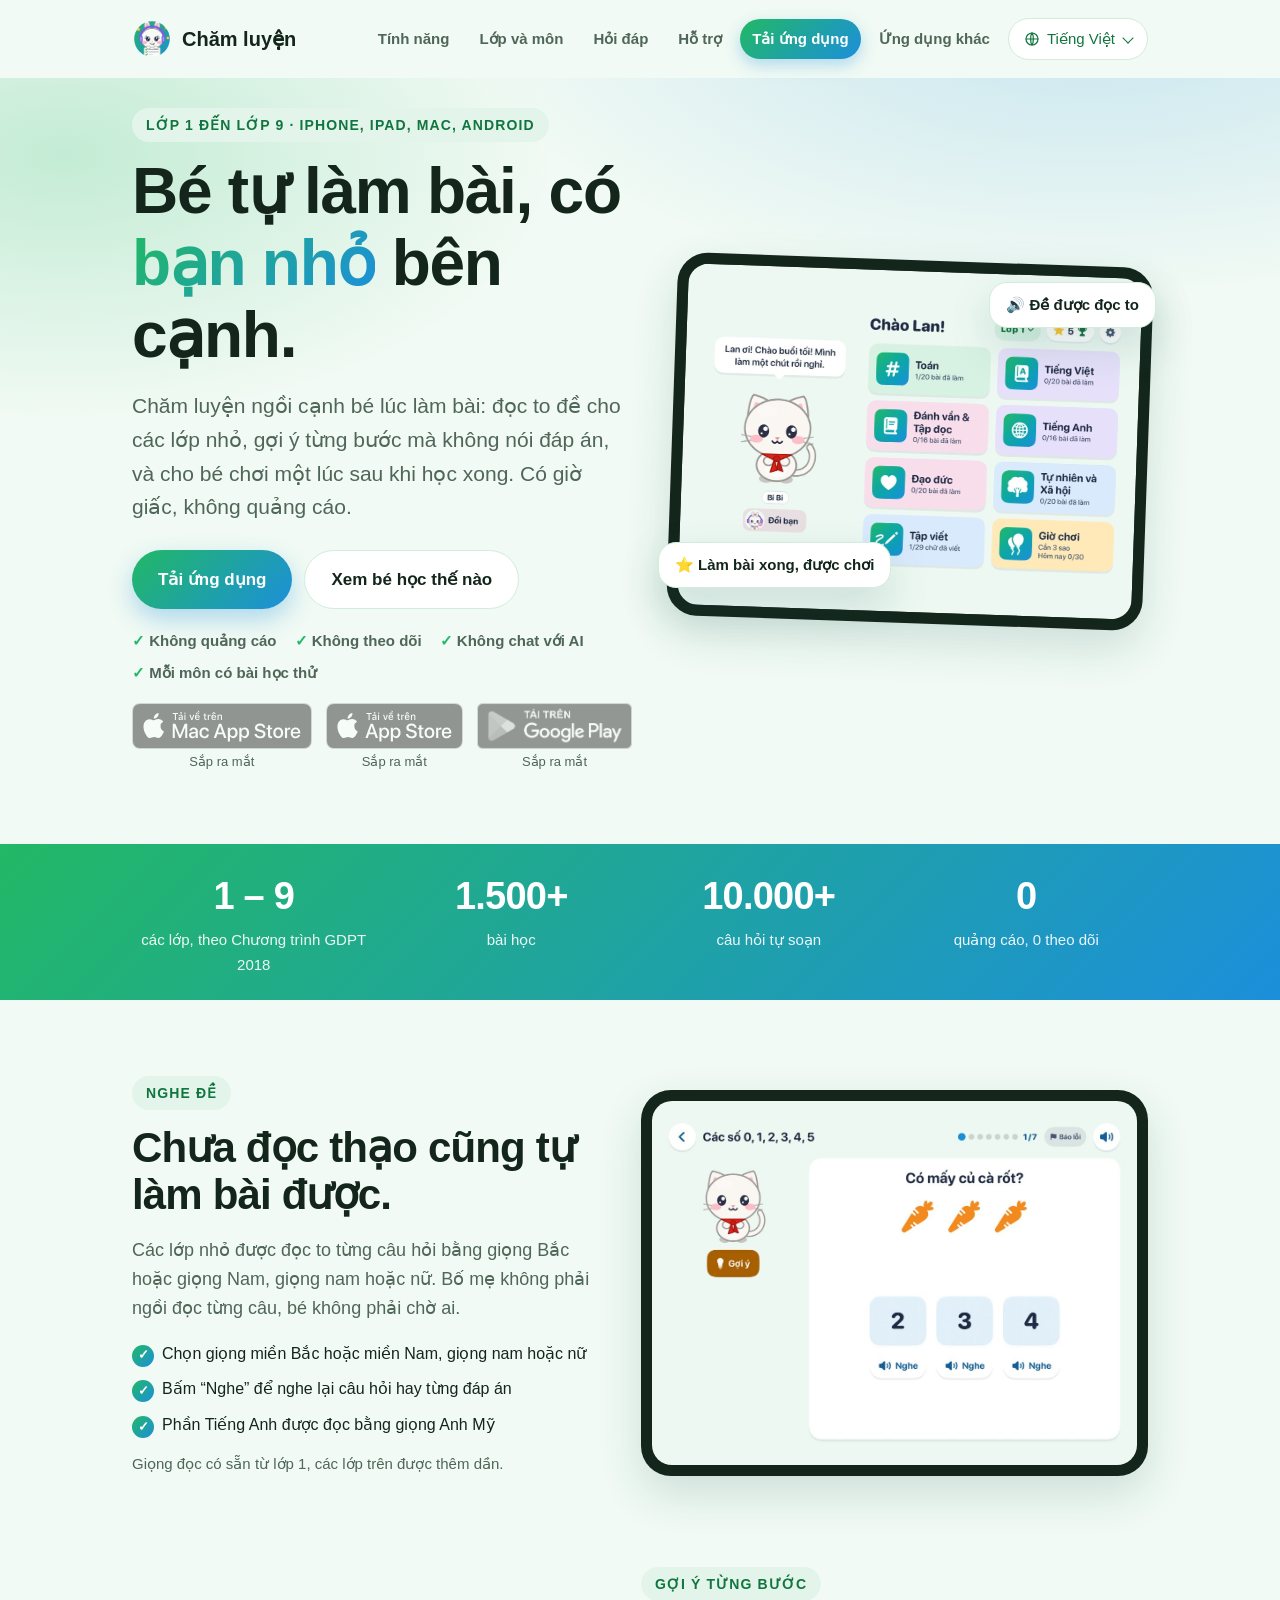
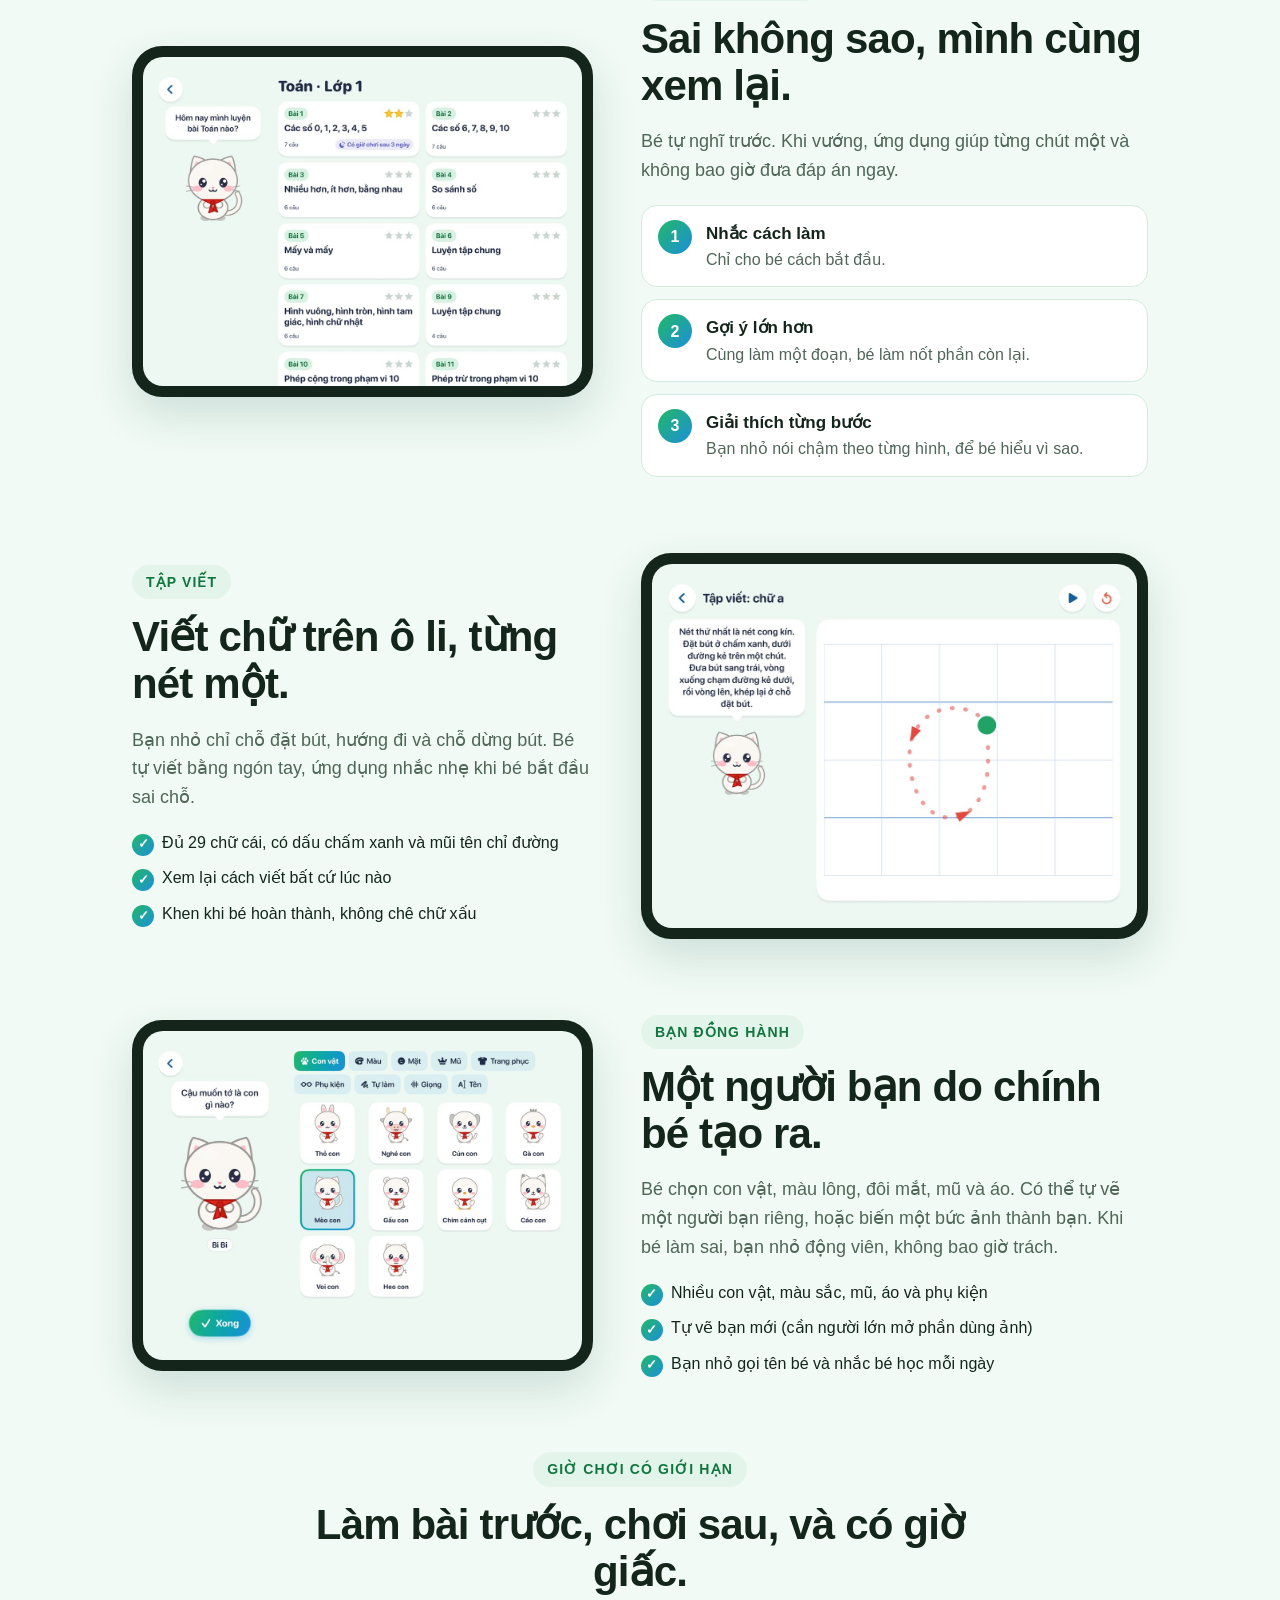
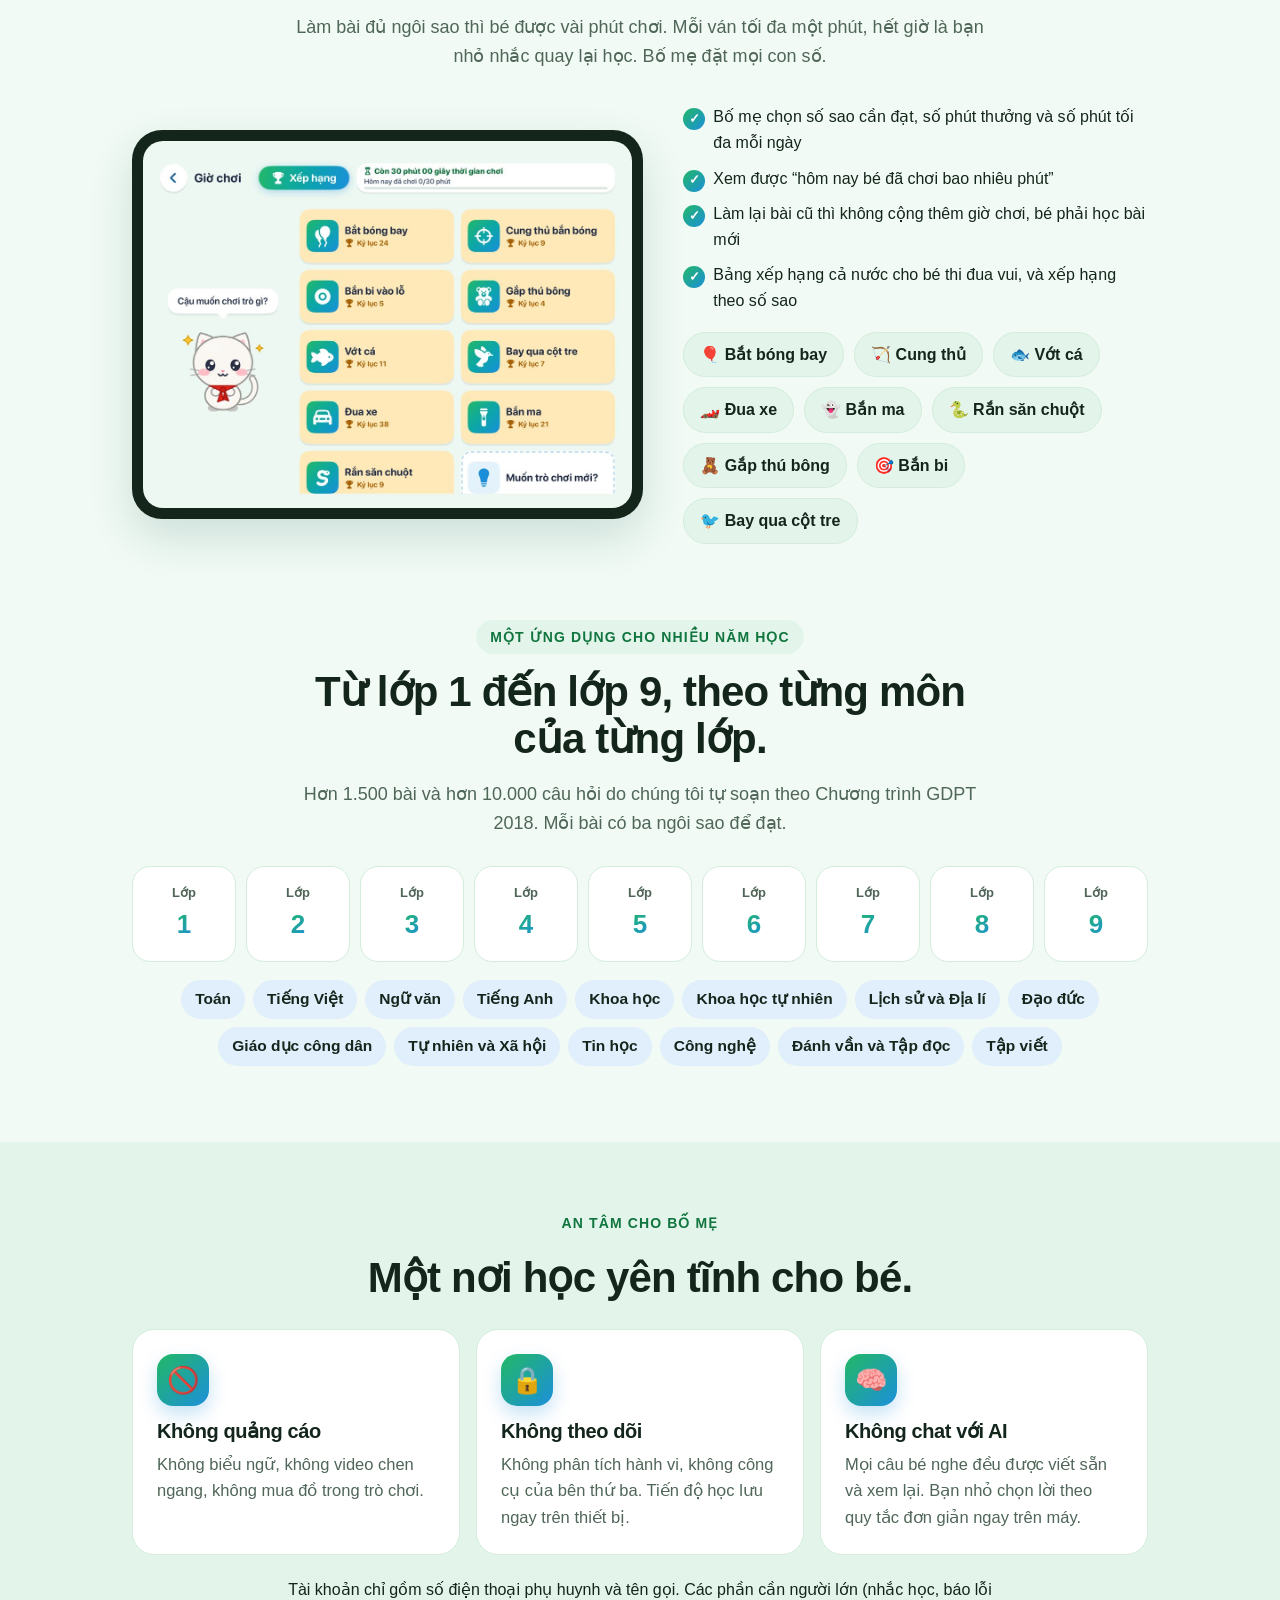
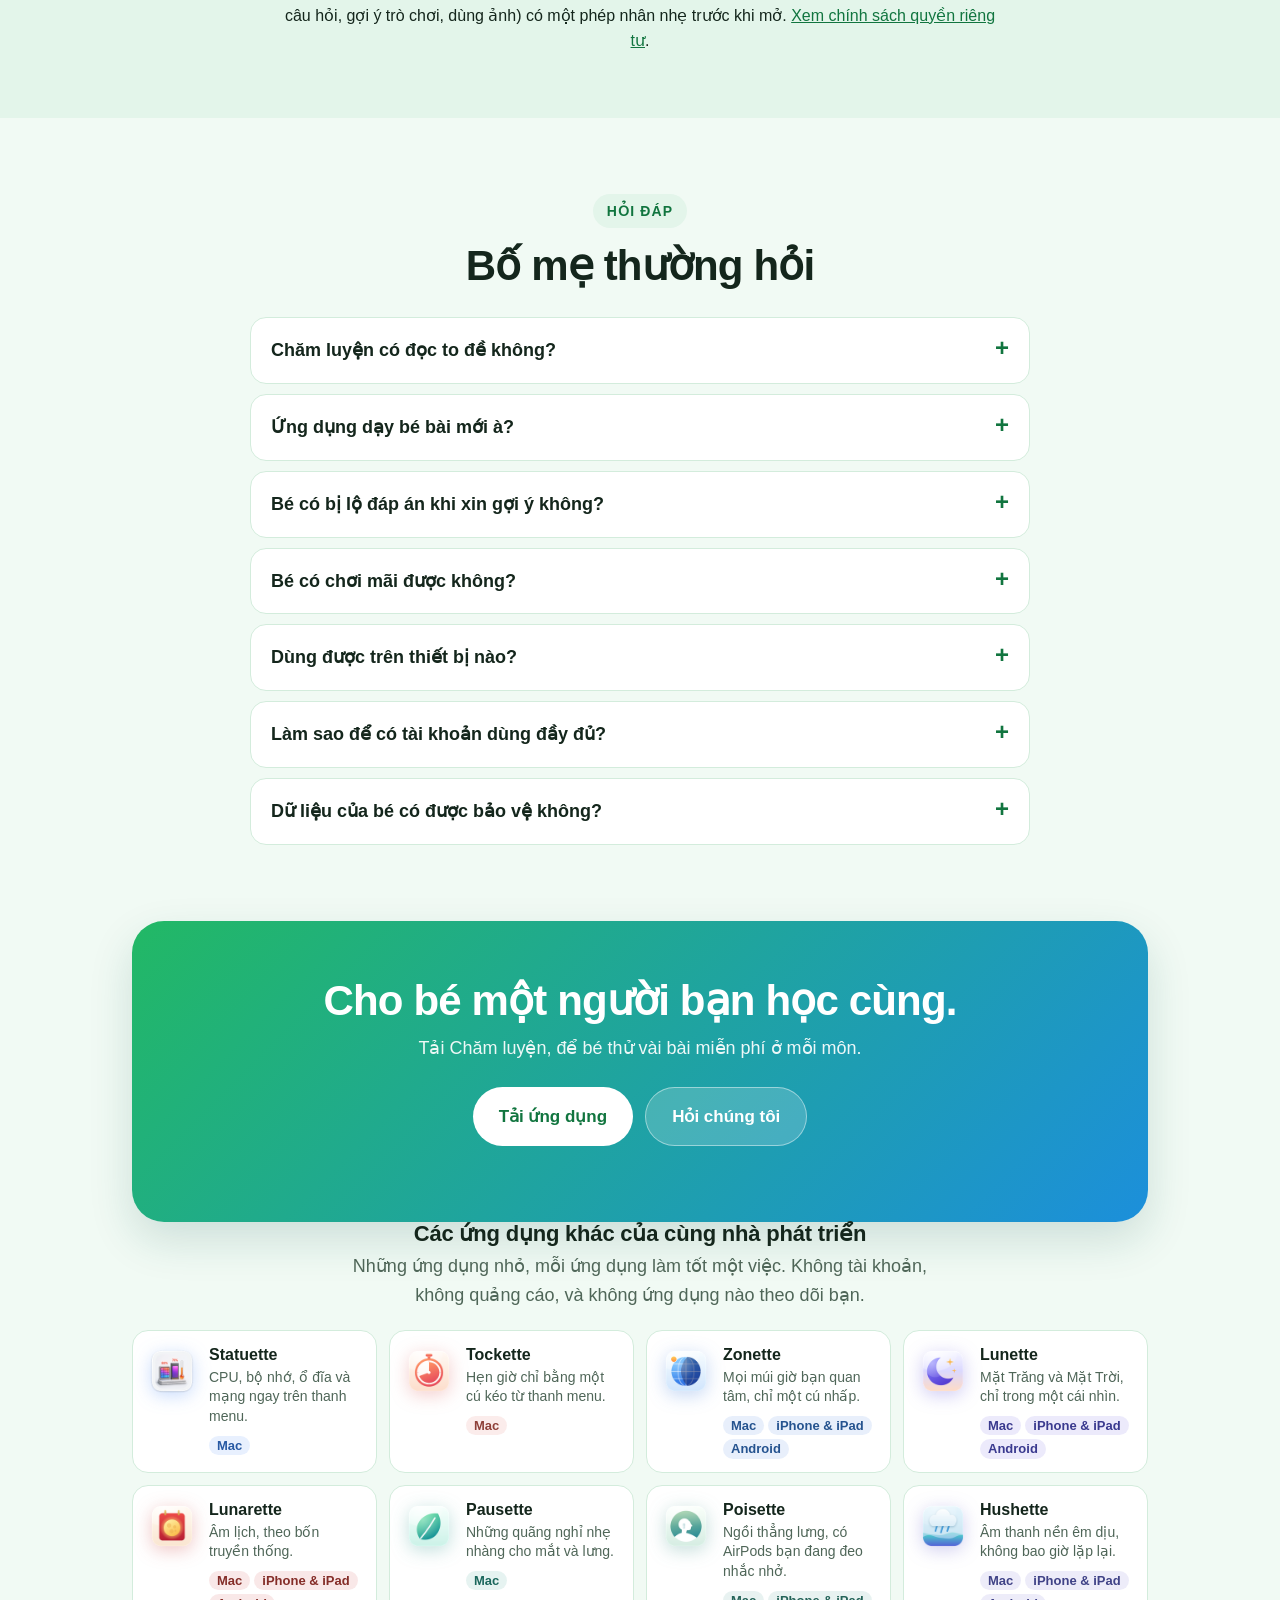
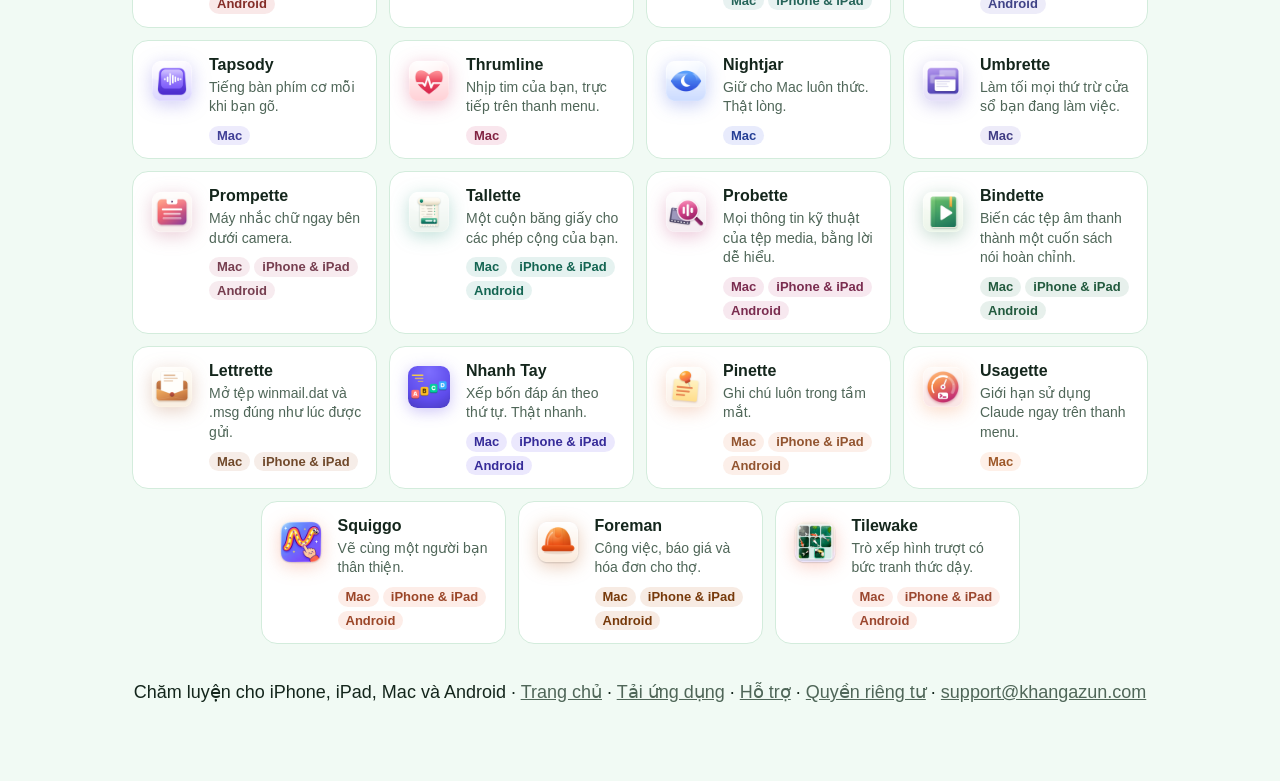
==== vi/index.html @ cb0a9d5f "Marketing home page: new hero, feature rows with real screenshots, play-time, grades, safety, FAQ (e" ====
<!DOCTYPE html>
<html lang="vi">
<head>
<meta charset="utf-8">
<meta name="viewport" content="width=device-width, initial-scale=1">
<title>Chăm luyện — làm bài cùng bạn nhỏ, từ lớp 1 đến lớp 9</title>
<meta name="description" content="Chăm luyện cho bé từ lớp 1 đến lớp 9: hơn 1.500 bài và 10.000 câu hỏi, đề đọc to cho các lớp nhỏ, gợi ý từng bước không lộ đáp án, một người bạn do bé tự tạo và giờ chơi có giới hạn. Không quảng cáo, không theo dõi.">
<meta property="og:type" content="website">
<meta property="og:site_name" content="Chăm luyện">
<meta property="og:title" content="Chăm luyện — làm bài cùng bạn nhỏ">
<meta property="og:description" content="Chăm luyện cho bé từ lớp 1 đến lớp 9: hơn 1.500 bài và 10.000 câu hỏi, đề đọc to cho các lớp nhỏ, gợi ý từng bước không lộ đáp án, một người bạn do bé tự tạo và giờ chơi có giới hạn. Không quảng cáo, không theo dõi.">
<meta property="og:url" content="https://chamluyen.khangazun.com/vi/">
<meta property="og:image" content="https://chamluyen.khangazun.com/og.png">
<meta property="og:image:width" content="1200">
<meta property="og:image:height" content="630">
<meta name="twitter:card" content="summary_large_image">
<meta name="twitter:image" content="https://chamluyen.khangazun.com/og.png">
<link rel="icon" href="../favicon.ico" sizes="any">
<link rel="icon" type="image/png" href="../icon-32.png" sizes="32x32">
<link rel="apple-touch-icon" href="../icon-180.png">
<link rel="stylesheet" href="../style.css">
<link rel="stylesheet" href="../home.css">
<!-- family:head --><link rel="stylesheet" href="../family/family.css">
<link rel="alternate" hreflang="en" href="https://chamluyen.khangazun.com/">
<link rel="alternate" hreflang="vi" href="https://chamluyen.khangazun.com/vi/">
<link rel="alternate" hreflang="x-default" href="https://chamluyen.khangazun.com/">
<script src="../family/family.js" defer data-lang="vi" data-page="index.html" data-langs="en,vi"></script>
<!-- /family:head -->
</head>
<body class="home">
<main>
<header class="topbar">
  <a class="brand" href="./"><img src="../icon-192.png" alt="" width="40" height="40">Chăm luyện</a>
  <nav>
    <a href="#tinh-nang">Tính năng</a>
    <a href="#lop-mon">Lớp và môn</a>
    <a href="#hoi-dap">Hỏi đáp</a>
    <a href="support.html">Hỗ trợ</a>
    <a class="cta keep" href="download.html">Tải ứng dụng</a>
    <!-- family:nav --><a href="#more-apps">Ứng dụng khác</a>
  <details class="family-lang"><summary aria-label="Ngôn ngữ: Tiếng Việt"><svg viewBox="0 0 24 24" width="16" height="16" aria-hidden="true" fill="none" stroke="currentColor" stroke-width="1.8" stroke-linecap="round"><circle cx="12" cy="12" r="9"/><path d="M3 12h18M12 3c2.6 2.9 2.6 15.1 0 18M12 3c-2.6 2.9-2.6 15.1 0 18"/></svg><span>Tiếng Việt</span></summary>
    <ul>
      <li><a href="../" hreflang="en" lang="en" data-lang="en">English</a></li>
      <li><a href="../vi/" hreflang="vi" lang="vi" data-lang="vi" aria-current="true">Tiếng Việt</a></li>
    </ul>
  </details><!-- /family:nav -->
  </nav>
</header>

<section class="hero2">
  <div class="wrap">
    <div>
      <span class="eyebrow">Lớp 1 đến lớp 9 · iPhone, iPad, Mac, Android</span>
      <h1>Bé tự làm bài, có <em>bạn nhỏ</em> bên cạnh.</h1>
      <p class="lead">Chăm luyện ngồi cạnh bé lúc làm bài: đọc to đề cho các lớp nhỏ, gợi ý từng bước mà không nói đáp án, và cho bé chơi một lúc sau khi học xong. Có giờ giấc, không quảng cáo.</p>
      <div class="btns">
        <a class="btn primary" href="download.html">Tải ứng dụng</a>
        <a class="btn ghost" href="#tinh-nang">Xem bé học thế nào</a>
      </div>
      <ul class="trust">
        <li>Không quảng cáo</li><li>Không theo dõi</li><li>Không chat với AI</li><li>Mỗi môn có bài học thử</li>
      </ul>
      <!-- family:stores -->
  <div class="family-stores">
    <span class="family-store soon" title="Sắp ra mắt"><img src="../family/badges/mac-vi.svg" alt="Tải về trên Mac App Store: Sắp ra mắt" height="46"><span class="family-soon">Sắp ra mắt</span></span>
    <span class="family-store soon" title="Sắp ra mắt"><img src="../family/badges/ios-vi.svg" alt="Tải về trên App Store cho iPhone và iPad: Sắp ra mắt" height="46"><span class="family-soon">Sắp ra mắt</span></span>
    <span class="family-store soon" title="Sắp ra mắt"><img src="../family/badges/play-vi.png" alt="Tải nội dung trên Google Play: Sắp ra mắt" height="46"><span class="family-soon">Sắp ra mắt</span></span>
  </div>
  <!-- /family:stores -->
    </div>
    <div class="hero-art">
      <div class="device tilt"><img src="../img/home.jpg" alt="Màn hình chính của Chăm luyện: bạn mèo đeo khăn quàng đỏ chào bé và các môn học" width="1100" height="825"></div>
      <div class="float a">⭐ Làm bài xong, được chơi</div>
      <div class="float b">🔊 Đề được đọc to</div>
    </div>
  </div>
</section>

<section class="strip" aria-label="Con số">
  <div class="wrap">
    <div><b>1 – 9</b><span>các lớp, theo Chương trình GDPT 2018</span></div>
    <div><b>1.500+</b><span>bài học</span></div>
    <div><b>10.000+</b><span>câu hỏi tự soạn</span></div>
    <div><b>0</b><span>quảng cáo, 0 theo dõi</span></div>
  </div>
</section>

<section class="section wrap" id="tinh-nang">
  <div class="row">
    <div class="text">
      <span class="eyebrow">Nghe đề</span>
      <h2>Chưa đọc thạo cũng tự làm bài được.</h2>
      <p>Các lớp nhỏ được đọc to từng câu hỏi bằng giọng Bắc hoặc giọng Nam, giọng nam hoặc nữ. Bố mẹ không phải ngồi đọc từng câu, bé không phải chờ ai.</p>
      <ul class="ticks">
        <li>Chọn giọng miền Bắc hoặc miền Nam, giọng nam hoặc nữ</li>
        <li>Bấm “Nghe” để nghe lại câu hỏi hay từng đáp án</li>
        <li>Phần Tiếng Anh được đọc bằng giọng Anh Mỹ</li>
      </ul>
      <p class="note" style="margin-top:14px;font-size:15px">Giọng đọc có sẵn từ lớp 1, các lớp trên được thêm dần.</p>
    </div>
    <div class="device"><img src="../img/test.jpg" alt="Một câu hỏi Toán lớp 1: Có mấy củ cà rốt? Bạn mèo ở bên cạnh, các đáp án có nút Nghe" width="1100" height="825" ></div>
  </div>
</section>

<section class="section wrap">
  <div class="row flip">
    <div class="text">
      <span class="eyebrow">Gợi ý từng bước</span>
      <h2>Sai không sao, mình cùng xem lại.</h2>
      <p>Bé tự nghĩ trước. Khi vướng, ứng dụng giúp từng chút một và không bao giờ đưa đáp án ngay.</p>
      <ol class="steps">
        <li><span class="n">1</span><div><b>Nhắc cách làm</b><span>Chỉ cho bé cách bắt đầu.</span></div></li>
        <li><span class="n">2</span><div><b>Gợi ý lớn hơn</b><span>Cùng làm một đoạn, bé làm nốt phần còn lại.</span></div></li>
        <li><span class="n">3</span><div><b>Giải thích từng bước</b><span>Bạn nhỏ nói chậm theo từng hình, để bé hiểu vì sao.</span></div></li>
      </ol>
    </div>
    <div class="device"><img src="../img/shelf.jpg" alt="Danh sách bài học môn Toán lớp 1, mỗi bài có ba ngôi sao để đạt" width="1100" height="825" ></div>
  </div>
</section>

<section class="section wrap">
  <div class="row">
    <div class="text">
      <span class="eyebrow">Tập viết</span>
      <h2>Viết chữ trên ô li, từng nét một.</h2>
      <p>Bạn nhỏ chỉ chỗ đặt bút, hướng đi và chỗ dừng bút. Bé tự viết bằng ngón tay, ứng dụng nhắc nhẹ khi bé bắt đầu sai chỗ.</p>
      <ul class="ticks">
        <li>Đủ 29 chữ cái, có dấu chấm xanh và mũi tên chỉ đường</li>
        <li>Xem lại cách viết bất cứ lúc nào</li>
        <li>Khen khi bé hoàn thành, không chê chữ xấu</li>
      </ul>
    </div>
    <div class="device"><img src="../img/trace.jpg" alt="Tập viết chữ cái trên ô li, bạn nhỏ hướng dẫn từng nét" width="1100" height="825" ></div>
  </div>
</section>

<section class="section wrap">
  <div class="row flip">
    <div class="text">
      <span class="eyebrow">Bạn đồng hành</span>
      <h2>Một người bạn do chính bé tạo ra.</h2>
      <p>Bé chọn con vật, màu lông, đôi mắt, mũ và áo. Có thể tự vẽ một người bạn riêng, hoặc biến một bức ảnh thành bạn. Khi bé làm sai, bạn nhỏ động viên, không bao giờ trách.</p>
      <ul class="ticks">
        <li>Nhiều con vật, màu sắc, mũ, áo và phụ kiện</li>
        <li>Tự vẽ bạn mới (cần người lớn mở phần dùng ảnh)</li>
        <li>Bạn nhỏ gọi tên bé và nhắc bé học mỗi ngày</li>
      </ul>
    </div>
    <div class="device"><img src="../img/buddy.jpg" alt="Màn hình tạo bạn đồng hành: chọn con vật, màu sắc, mắt và mũ" width="1100" height="825" ></div>
  </div>
</section>

<section class="section wrap" id="gio-choi">
  <div class="center">
    <span class="eyebrow">Giờ chơi có giới hạn</span>
    <h2>Làm bài trước, chơi sau, và có giờ giấc.</h2>
    <p>Làm bài đủ ngôi sao thì bé được vài phút chơi. Mỗi ván tối đa một phút, hết giờ là bạn nhỏ nhắc quay lại học. Bố mẹ đặt mọi con số.</p>
  </div>
  <div class="games" style="margin-top:34px">
    <div class="device"><img src="../img/games.jpg" alt="Danh sách các trò chơi giờ nghỉ và thời gian chơi còn lại hôm nay" width="1100" height="825" ></div>
    <div>
      <ul class="ticks" style="margin-top:0">
        <li>Bố mẹ chọn số sao cần đạt, số phút thưởng và số phút tối đa mỗi ngày</li>
        <li>Xem được “hôm nay bé đã chơi bao nhiêu phút”</li>
        <li>Làm lại bài cũ thì không cộng thêm giờ chơi, bé phải học bài mới</li>
        <li>Bảng xếp hạng cả nước cho bé thi đua vui, và xếp hạng theo số sao</li>
      </ul>
      <div class="chips">
        <span class="chip on">🎈 Bắt bóng bay</span><span class="chip on">🏹 Cung thủ</span><span class="chip on">🐟 Vớt cá</span>
        <span class="chip on">🏎️ Đua xe</span><span class="chip on">👻 Bắn ma</span><span class="chip on">🐍 Rắn săn chuột</span>
        <span class="chip on">🧸 Gắp thú bông</span><span class="chip on">🎯 Bắn bi</span><span class="chip on">🐦 Bay qua cột tre</span>
      </div>
    </div>
  </div>
</section>

<section class="section wrap" id="lop-mon">
  <div class="center">
    <span class="eyebrow">Một ứng dụng cho nhiều năm học</span>
    <h2>Từ lớp 1 đến lớp 9, theo từng môn của từng lớp.</h2>
    <p>Hơn 1.500 bài và hơn 10.000 câu hỏi do chúng tôi tự soạn theo Chương trình GDPT 2018. Mỗi bài có ba ngôi sao để đạt.</p>
  </div>
  <div class="grades">
    <div class="grade"><small>Lớp</small><b>1</b></div><div class="grade"><small>Lớp</small><b>2</b></div><div class="grade"><small>Lớp</small><b>3</b></div>
    <div class="grade"><small>Lớp</small><b>4</b></div><div class="grade"><small>Lớp</small><b>5</b></div><div class="grade"><small>Lớp</small><b>6</b></div>
    <div class="grade"><small>Lớp</small><b>7</b></div><div class="grade"><small>Lớp</small><b>8</b></div><div class="grade"><small>Lớp</small><b>9</b></div>
  </div>
  <div class="subjects">
    <span>Toán</span><span>Tiếng Việt</span><span>Ngữ văn</span><span>Tiếng Anh</span><span>Khoa học</span><span>Khoa học tự nhiên</span>
    <span>Lịch sử và Địa lí</span><span>Đạo đức</span><span>Giáo dục công dân</span><span>Tự nhiên và Xã hội</span><span>Tin học</span><span>Công nghệ</span>
    <span>Đánh vần và Tập đọc</span><span>Tập viết</span>
  </div>
</section>

<section class="band" id="an-toan">
  <div class="wrap">
    <div class="center">
      <span class="eyebrow">An tâm cho bố mẹ</span>
      <h2>Một nơi học yên tĩnh cho bé.</h2>
    </div>
    <div class="cards">
      <div class="fcard"><div class="ico">🚫</div><h3>Không quảng cáo</h3><p>Không biểu ngữ, không video chen ngang, không mua đồ trong trò chơi.</p></div>
      <div class="fcard"><div class="ico">🔒</div><h3>Không theo dõi</h3><p>Không phân tích hành vi, không công cụ của bên thứ ba. Tiến độ học lưu ngay trên thiết bị.</p></div>
      <div class="fcard"><div class="ico">🧠</div><h3>Không chat với AI</h3><p>Mọi câu bé nghe đều được viết sẵn và xem lại. Bạn nhỏ chọn lời theo quy tắc đơn giản ngay trên máy.</p></div>
    </div>
    <p class="center" style="margin-top:22px;font-size:16px">Tài khoản chỉ gồm số điện thoại phụ huynh và tên gọi. Các phần cần người lớn (nhắc học, báo lỗi câu hỏi, gợi ý trò chơi, dùng ảnh) có một phép nhân nhẹ trước khi mở. <a href="privacy.html">Xem chính sách quyền riêng tư</a>.</p>
  </div>
</section>

<section class="section wrap" id="hoi-dap">
  <div class="center"><span class="eyebrow">Hỏi đáp</span><h2>Bố mẹ thường hỏi</h2></div>
  <div class="faq">
    <details><summary>Chăm luyện có đọc to đề không?</summary><p>Có, từ lớp 1 (các lớp trên được thêm dần), bằng giọng miền Bắc hoặc miền Nam. Lớp nào chưa có giọng đọc thì hiện chữ.</p></details>
    <details><summary>Ứng dụng dạy bé bài mới à?</summary><p>Không. Chăm luyện là nơi bé luyện bài và làm bài kiểm tra ngắn, bám các môn của từng lớp. Ứng dụng ở bên bé trong lúc làm bài, như một người bạn lớn kiên nhẫn.</p></details>
    <details><summary>Bé có bị lộ đáp án khi xin gợi ý không?</summary><p>Không. Gợi ý đi từng bước: nhắc cách làm, rồi gợi ý lớn hơn, rồi giải thích. Ứng dụng không bao giờ đưa đáp án ngay.</p></details>
    <details><summary>Bé có chơi mãi được không?</summary><p>Không. Bé phải làm bài đủ sao mới có giờ chơi, và mỗi ngày có số phút tối đa do bố mẹ đặt.</p></details>
    <details><summary>Dùng được trên thiết bị nào?</summary><p>iPhone và iPad (iOS 17 trở lên), Mac (macOS 14 trở lên) và Android (8.0 trở lên), cùng một tài khoản. Xem trang <a href="download.html">Tải ứng dụng</a> để biết bản nào đã có trên cửa hàng.</p></details>
    <details><summary>Làm sao để có tài khoản dùng đầy đủ?</summary><p>Mỗi môn có vài bài học thử miễn phí. Để dùng đầy đủ, hãy liên hệ chúng tôi qua trang <a href="support.html">Hỗ trợ</a>.</p></details>
    <details><summary>Dữ liệu của bé có được bảo vệ không?</summary><p>Ứng dụng không có quảng cáo hay theo dõi. Khi chưa có tài khoản, thông tin về bé không rời khỏi thiết bị. Chi tiết ở <a href="privacy.html">chính sách quyền riêng tư</a>.</p></details>
  </div>
</section>

<section class="final">
  <div class="box">
    <h2>Cho bé một người bạn học cùng.</h2>
    <p>Tải Chăm luyện, để bé thử vài bài miễn phí ở mỗi môn.</p>
    <div class="btns" style="justify-content:center">
      <a class="btn primary" href="download.html">Tải ứng dụng</a>
      <a class="btn ghost" href="support.html">Hỏi chúng tôi</a>
    </div>
  </div>
</section>

<!-- family:apps -->
<section class="family" id="more-apps" aria-labelledby="more-apps-title">
  <h2 id="more-apps-title">Các ứng dụng khác của cùng nhà phát triển</h2>
  <p class="family-sub">Những ứng dụng nhỏ, mỗi ứng dụng làm tốt một việc. Không tài khoản, không quảng cáo, và không ứng dụng nào theo dõi bạn.</p>
  <ul class="family-grid">
    <li><a class="family-app" href="https://statuette.khangazun.com/vi/" style="--app: #3379f5"><img src="../family/icons/statuette.png" alt="" width="50" height="50" ><span class="family-text"><span class="family-name">Statuette</span><span class="family-tag">CPU, bộ nhớ, ổ đĩa và mạng ngay trên thanh menu.</span><span class="family-platforms"><span>Mac</span></span></span></a></li>
    <li><a class="family-app" href="https://tockette.khangazun.com/vi/" style="--app: #d9504a"><img src="../family/icons/tockette.png" alt="" width="50" height="50" ><span class="family-text"><span class="family-name">Tockette</span><span class="family-tag">Hẹn giờ chỉ bằng một cú kéo từ thanh menu.</span><span class="family-platforms"><span>Mac</span></span></span></a></li>
    <li><a class="family-app" href="https://zonette.khangazun.com/vi/" style="--app: #2f6fd6"><img src="../family/icons/zonette.png" alt="" width="50" height="50" ><span class="family-text"><span class="family-name">Zonette</span><span class="family-tag">Mọi múi giờ bạn quan tâm, chỉ một cú nhấp.</span><span class="family-platforms"><span>Mac</span><span>iPhone &amp; iPad</span><span>Android</span></span></span></a></li>
    <li><a class="family-app" href="https://lunette.khangazun.com/vi/" style="--app: #5146d6"><img src="../family/icons/lunette.png" alt="" width="50" height="50" ><span class="family-text"><span class="family-name">Lunette</span><span class="family-tag">Mặt Trăng và Mặt Trời, chỉ trong một cái nhìn.</span><span class="family-platforms"><span>Mac</span><span>iPhone &amp; iPad</span><span>Android</span></span></span></a></li>
    <li><a class="family-app" href="https://lunarette.khangazun.com/vi/" style="--app: #c8322f"><img src="../family/icons/lunarette.png" alt="" width="50" height="50" ><span class="family-text"><span class="family-name">Lunarette</span><span class="family-tag">Âm lịch, theo bốn truyền thống.</span><span class="family-platforms"><span>Mac</span><span>iPhone &amp; iPad</span><span>Android</span></span></span></a></li>
    <li><a class="family-app" href="https://pausette.khangazun.com/vi/" style="--app: #1f8f84"><img src="../family/icons/pausette.png" alt="" width="50" height="50" ><span class="family-text"><span class="family-name">Pausette</span><span class="family-tag">Những quãng nghỉ nhẹ nhàng cho mắt và lưng.</span><span class="family-platforms"><span>Mac</span></span></span></a></li>
    <li><a class="family-app" href="https://poisette.khangazun.com/vi/" style="--app: #2f8a7e"><img src="../family/icons/poisette.png" alt="" width="50" height="50" ><span class="family-text"><span class="family-name">Poisette</span><span class="family-tag">Ngồi thẳng lưng, có AirPods bạn đang đeo nhắc nhở.</span><span class="family-platforms"><span>Mac</span><span>iPhone &amp; iPad</span></span></span></a></li>
    <li><a class="family-app" href="https://hushette.khangazun.com/vi/" style="--app: #5b54c9"><img src="../family/icons/hushette.png" alt="" width="50" height="50" ><span class="family-text"><span class="family-name">Hushette</span><span class="family-tag">Âm thanh nền êm dịu, không bao giờ lặp lại.</span><span class="family-platforms"><span>Mac</span><span>iPhone &amp; iPad</span><span>Android</span></span></span></a></li>
    <li><a class="family-app" href="https://tapsody.khangazun.com/vi/" style="--app: #5b4fe0"><img src="../family/icons/tapsody.png" alt="" width="50" height="50" ><span class="family-text"><span class="family-name">Tapsody</span><span class="family-tag">Tiếng bàn phím cơ mỗi khi bạn gõ.</span><span class="family-platforms"><span>Mac</span></span></span></a></li>
    <li><a class="family-app" href="https://thrumline.khangazun.com/vi/" style="--app: #c5215a"><img src="../family/icons/thrumline.png" alt="" width="50" height="50" ><span class="family-text"><span class="family-name">Thrumline</span><span class="family-tag">Nhịp tim của bạn, trực tiếp trên thanh menu.</span><span class="family-platforms"><span>Mac</span></span></span></a></li>
    <li><a class="family-app" href="https://nightjar.khangazun.com/vi/" style="--app: #2f4fe0"><img src="../family/icons/nightjar.png" alt="" width="50" height="50" ><span class="family-text"><span class="family-name">Nightjar</span><span class="family-tag">Giữ cho Mac luôn thức. Thật lòng.</span><span class="family-platforms"><span>Mac</span></span></span></a></li>
    <li><a class="family-app" href="https://umbrette.khangazun.com/vi/" style="--app: #5b4bc4"><img src="../family/icons/umbrette.png" alt="" width="50" height="50" ><span class="family-text"><span class="family-name">Umbrette</span><span class="family-tag">Làm tối mọi thứ trừ cửa sổ bạn đang làm việc.</span><span class="family-platforms"><span>Mac</span></span></span></a></li>
    <li><a class="family-app" href="https://prompette.khangazun.com/vi/" style="--app: #b24d6e"><img src="../family/icons/prompette.png" alt="" width="50" height="50" ><span class="family-text"><span class="family-name">Prompette</span><span class="family-tag">Máy nhắc chữ ngay bên dưới camera.</span><span class="family-platforms"><span>Mac</span><span>iPhone &amp; iPad</span><span>Android</span></span></span></a></li>
    <li><a class="family-app" href="https://tallette.khangazun.com/vi/" style="--app: #148c73"><img src="../family/icons/tallette.png" alt="" width="50" height="50" ><span class="family-text"><span class="family-name">Tallette</span><span class="family-tag">Một cuộn băng giấy cho các phép cộng của bạn.</span><span class="family-platforms"><span>Mac</span><span>iPhone &amp; iPad</span><span>Android</span></span></span></a></li>
    <li><a class="family-app" href="https://probette.khangazun.com/vi/" style="--app: #b8306f"><img src="../family/icons/probette.png" alt="" width="50" height="50" ><span class="family-text"><span class="family-name">Probette</span><span class="family-tag">Mọi thông tin kỹ thuật của tệp media, bằng lời dễ hiểu.</span><span class="family-platforms"><span>Mac</span><span>iPhone &amp; iPad</span><span>Android</span></span></span></a></li>
    <li><a class="family-app" href="https://bindette.khangazun.com/vi/" style="--app: #2b7a53"><img src="../family/icons/bindette.png" alt="" width="50" height="50" ><span class="family-text"><span class="family-name">Bindette</span><span class="family-tag">Biến các tệp âm thanh thành một cuốn sách nói hoàn chỉnh.</span><span class="family-platforms"><span>Mac</span><span>iPhone &amp; iPad</span><span>Android</span></span></span></a></li>
    <li><a class="family-app" href="https://lettrette.khangazun.com/vi/" style="--app: #a85f34"><img src="../family/icons/lettrette.png" alt="" width="50" height="50" ><span class="family-text"><span class="family-name">Lettrette</span><span class="family-tag">Mở tệp winmail.dat và .msg đúng như lúc được gửi.</span><span class="family-platforms"><span>Mac</span><span>iPhone &amp; iPad</span></span></span></a></li>
    <li><a class="family-app" href="https://nhanhtay.khangazun.com/vi/" style="--app: #4b2ee6"><img src="../family/icons/nhanhtay.png" alt="" width="50" height="50"  class="round"><span class="family-text"><span class="family-name">Nhanh Tay</span><span class="family-tag">Xếp bốn đáp án theo thứ tự. Thật nhanh.</span><span class="family-platforms"><span>Mac</span><span>iPhone &amp; iPad</span><span>Android</span></span></span></a></li>
    <li><a class="family-app" href="https://pinette.khangazun.com/vi/" style="--app: #e0703a"><img src="../family/icons/pinette.png" alt="" width="50" height="50" ><span class="family-text"><span class="family-name">Pinette</span><span class="family-tag">Ghi chú luôn trong tầm mắt.</span><span class="family-platforms"><span>Mac</span><span>iPhone &amp; iPad</span><span>Android</span></span></span></a></li>
    <li><a class="family-app" href="https://usagette.khangazun.com/vi/" style="--app: #f27833"><img src="../family/icons/usagette.png" alt="" width="50" height="50" ><span class="family-text"><span class="family-name">Usagette</span><span class="family-tag">Giới hạn sử dụng Claude ngay trên thanh menu.</span><span class="family-platforms"><span>Mac</span></span></span></a></li>
    <li><a class="family-app" href="https://squiggo.khangazun.com/vi/" style="--app: #EE5A2F"><img src="../family/icons/squiggo.png" alt="" width="50" height="50" ><span class="family-text"><span class="family-name">Squiggo</span><span class="family-tag">Vẽ cùng một người bạn thân thiện.</span><span class="family-platforms"><span>Mac</span><span>iPhone &amp; iPad</span><span>Android</span></span></span></a></li>
    <li><a class="family-app" href="https://foreman.khangazun.com/vi/" style="--app: #b34700"><img src="../family/icons/foreman.png" alt="" width="50" height="50" ><span class="family-text"><span class="family-name">Foreman</span><span class="family-tag">Công việc, báo giá và hóa đơn cho thợ.</span><span class="family-platforms"><span>Mac</span><span>iPhone &amp; iPad</span><span>Android</span></span></span></a></li>
    <li><a class="family-app" href="https://tilewake.khangazun.com/vi/" style="--app: #EE5B3B"><img src="../family/icons/tilewake.png" alt="" width="50" height="50" ><span class="family-text"><span class="family-name">Tilewake</span><span class="family-tag">Trò xếp hình trượt có bức tranh thức dậy.</span><span class="family-platforms"><span>Mac</span><span>iPhone &amp; iPad</span><span>Android</span></span></span></a></li>
  </ul>
</section>
<!-- /family:apps -->
<footer>
<p>Chăm luyện cho iPhone, iPad, Mac và Android · <a href="./">Trang chủ</a> · <a href="download.html">Tải ứng dụng</a> · <a href="support.html">Hỗ trợ</a> · <a href="privacy.html">Quyền riêng tư</a> · <a href="mailto:support@khangazun.com?subject=H%E1%BB%97%20tr%E1%BB%A3%20Ch%C4%83m%20luy%E1%BB%87n&body=Chuy%E1%BB%87n%20g%C3%AC%20%C4%91%C3%A3%20x%E1%BA%A3y%20ra%3A%0A%0A%0A%C4%90i%E1%BB%81u%20t%C3%B4i%20mong%20%C4%91%E1%BB%A3i%3A%0A%0A%0ATh%C3%B4ng%20tin%20th%C3%AAm%3A%0A-%20Thi%E1%BA%BFt%20b%E1%BB%8B%20%28iPhone%2C%20iPad%2C%20Mac%20hay%20Android%29%2C%20v%C3%A0%20phi%C3%AAn%20b%E1%BA%A3n%20h%E1%BB%87%20%C4%91i%E1%BB%81u%20h%C3%A0nh%3A%0A-%20Phi%C3%AAn%20b%E1%BA%A3n%20Ch%C4%83m%20luy%E1%BB%87n%3A%0A">support@khangazun.com</a></p>
</footer>
</main>
</body>
</html>
---- style.css ----
/* Chăm luyện site: one small stylesheet, light and dark. */
:root {
  --bg: #f1faf4;
  --card: #ffffff;
  --ink: #14261c;
  --muted: #4f6658;
  --accent: #11753f;
  --line: #d3ecdc;
}
@media (prefers-color-scheme: dark) {
  :root {
    --bg: #0f1a14;
    --card: #17261d;
    --ink: #eef8f1;
    --muted: #a9c4b3;
    --accent: #5fd394;
    --line: #27402f;
  }
}
* { box-sizing: border-box; }
body {
  margin: 0;
  padding: 48px 20px 80px;
  background: var(--bg);
  color: var(--ink);
  font: 16px/1.6 -apple-system, BlinkMacSystemFont, "Segoe UI", Roboto, sans-serif;
}
main { max-width: 720px; margin: 0 auto; }
.hero { text-align: center; margin-bottom: 40px; }
.icon {
  width: 126px; height: 126px; margin: 0 auto 14px; display: block;
  clip-path: circle(44.5%);  /* the icon's disc only: its pale square ground shows on the page */
}
h1 { font-size: 34px; margin: 0 0 6px; letter-spacing: -0.4px; }
.tagline { color: var(--muted); margin: 0; font-size: 18px; }
.card {
  background: var(--card);
  border: 1px solid var(--line);
  border-radius: 16px;
  padding: 24px 26px;
  margin-bottom: 18px;
}
h2 { font-size: 20px; margin: 0 0 12px; }
h3 { font-size: 16px; margin: 22px 0 6px; }
p, li { color: var(--ink); }
p.note, li.note { color: var(--muted); }
ul { padding-left: 22px; }
li { margin: 5px 0; }
a { color: var(--accent); }
nav.links { display: flex; gap: 12px; justify-content: center; flex-wrap: wrap; margin-top: 18px; }
nav.links a {
  text-decoration: none; font-weight: 500;
  border: 1px solid var(--line); background: var(--card);
  padding: 9px 16px; border-radius: 999px;
}
footer { text-align: center; color: var(--muted); font-size: 14px; margin-top: 34px; }
footer a { color: var(--muted); }

/* Support page: contact options and the quick-message form (owner 2026-10-13) */
.contact-list { padding-left: 1.2em; }
.contact-list li { margin: 0.5em 0; }
.zalo-qr { display: block; width: 168px; height: 168px; margin: 0.6em 0; border-radius: 12px; background: #fff; padding: 6px; border: 1px solid var(--line); }
.quick-form { display: grid; gap: 0.9em; margin-top: 0.8em; max-width: 520px; }
.quick-form label, .quick-form legend { font-weight: 700; }
.quick-form fieldset { border: 1px solid var(--line); border-radius: 12px; padding: 0.7em 1em; margin: 0; }
.quick-form input[type=text], .quick-form input[type=tel], .quick-form textarea, .quick-form select {
  width: 100%; box-sizing: border-box; font: inherit; font-size: 16px; padding: 0.6em 0.7em; border-radius: 10px;
  border: 1px solid var(--line); background: var(--card); color: var(--ink);
}
.quick-form .choices { display: flex; flex-wrap: wrap; gap: 0.4em 1.1em; margin-top: 0.4em; }
.quick-form .choices label { font-weight: 400; display: inline-flex; gap: 0.35em; align-items: center; }
.quick-form button { font: inherit; font-weight: 700; font-size: 16px; padding: 0.75em 1.4em; border: 0; border-radius: 999px; background: var(--accent); color: #fff; cursor: pointer; justify-self: start; }
.quick-form button:disabled { opacity: 0.6; cursor: default; }
.quick-form .hp { position: absolute; left: -9999px; width: 1px; height: 1px; overflow: hidden; }
.quick-form .status { min-height: 1.4em; margin: 0; font-weight: 700; }
.quick-form .status.error { color: #b3261e; }
@media (prefers-color-scheme: dark) { .quick-form .status.error { color: #ff8a80; } .quick-form button { color: #06210f; } }
.contact-box { border: 2px solid var(--line); border-radius: 16px; padding: 1em 1.2em; margin: 0.9em 0; background: color-mix(in srgb, var(--card) 70%, var(--bg)); }
.contact-box:last-child { margin-bottom: 0; }
.quick-form .req { color: #b3261e; }
.quick-form .req-note { margin: 0; font-size: 14px; color: var(--muted); }
@media (prefers-color-scheme: dark) { .quick-form .req { color: #ff8a80; } }
.quick-form [hidden] { display: none; }
.contact-box { border-color: color-mix(in srgb, var(--accent) 40%, var(--line)); }

/* download.html: one card per store, label above its badge */
.get-item { display: flex; flex-direction: column; align-items: flex-start; gap: 10px; padding: 16px 0; border-top: 1px solid var(--line); }
.get-item:first-of-type { margin-top: 8px; }
.get-item h3 { margin: 0; font-size: 1.02rem; line-height: 1.35; }

/* The "Tải ứng dụng" / "Get the app" pill: the one filled button in the nav, so the way to install stands out */
nav.links a[href="download.html"] {
  background: var(--accent);
  border-color: var(--accent);
  color: #fff;
  font-weight: 700;
  box-shadow: 0 6px 16px color-mix(in srgb, var(--accent) 38%, transparent);
}
nav.links a[href="download.html"]:hover, nav.links a[href="download.html"]:focus-visible {
  background: color-mix(in srgb, var(--accent) 88%, #000);
  border-color: color-mix(in srgb, var(--accent) 88%, #000);
  color: #fff;
}
@media (prefers-color-scheme: dark) {
  nav.links a[href="download.html"] { color: #06210f; }
  nav.links a[href="download.html"]:hover, nav.links a[href="download.html"]:focus-visible { color: #06210f; background: color-mix(in srgb, var(--accent) 88%, #fff); border-color: color-mix(in srgb, var(--accent) 88%, #fff); }
}
---- home.css ----
/* Chăm luyện: marketing home page. Loaded after style.css; only pages with <body class="home">. */
body.home { padding: 0 0 56px; background: var(--bg); }
.home main { max-width: none; margin: 0; }
.home .wrap { max-width: 1060px; margin: 0 auto; padding: 0 22px; }
:root {
  --g1: #22b865; --g2: #1c8fdb;
  --grad: linear-gradient(135deg, var(--g1), var(--g2));
  --sun: #ffb52e; --rose: #f4a6c0;
  --soft: #e3f5ea; --soft2: #e0effb;
  --shadow: 0 18px 44px rgba(20, 90, 80, .16);
}
@media (prefers-color-scheme: dark) {
  :root { --soft: #1a2d22; --soft2: #172836; --shadow: 0 18px 44px rgba(0, 0, 0, .45); }
}
.home h1, .home h2, .home h3 { letter-spacing: -.02em; line-height: 1.12; }
.home h2 { font-size: clamp(28px, 4.4vw, 42px); margin: 0 0 14px; }
.home p { font-size: 18px; }
.eyebrow { display: inline-block; font-size: 14px; font-weight: 700; letter-spacing: .08em; text-transform: uppercase;
  color: var(--accent); background: var(--soft); border-radius: 999px; padding: 6px 14px; margin-bottom: 14px; }

/* top bar */
.topbar { display: flex; align-items: center; justify-content: space-between; gap: 12px; padding: 18px 22px; max-width: 1060px; margin: 0 auto; }
.brand { display: flex; align-items: center; gap: 10px; font-weight: 800; font-size: 20px; color: var(--ink); text-decoration: none; }
.brand img { width: 40px; height: 40px; clip-path: circle(44.5%); }
.topbar nav { display: flex; gap: 6px; align-items: center; flex-wrap: wrap; justify-content: flex-end; }
.topbar nav a { text-decoration: none; color: var(--muted); font-weight: 600; font-size: 15px; padding: 8px 12px; border-radius: 999px; }
.topbar nav a:hover { background: var(--soft); color: var(--ink); }
.topbar nav a.cta { background: var(--grad); color: #fff; box-shadow: 0 6px 16px rgba(28, 143, 219, .3); }
.family-lang { font-size: 15px; }

/* hero */
.hero2 { position: relative; overflow: hidden; padding: 30px 0 70px;
  background: radial-gradient(900px 420px at 85% -10%, rgba(28,143,219,.20), transparent 70%),
              radial-gradient(700px 380px at 5% 10%, rgba(34,184,101,.22), transparent 70%); }
.hero2 .wrap { display: grid; grid-template-columns: 1.05fr 1fr; gap: 40px; align-items: center; }
.hero2 h1 { font-size: clamp(38px, 6vw, 64px); margin: 0 0 18px; }
.hero2 h1 em { font-style: normal; background: var(--grad); -webkit-background-clip: text; background-clip: text; color: transparent; }
.hero2 .lead { font-size: clamp(18px, 2.2vw, 21px); color: var(--muted); max-width: 34em; margin: 0 0 26px; }
.btns { display: flex; flex-wrap: wrap; gap: 12px; margin-bottom: 20px; }
.btn { display: inline-flex; align-items: center; gap: 8px; font-weight: 700; font-size: 17px; text-decoration: none;
  padding: 15px 26px; border-radius: 999px; transition: transform .15s; }
.btn:active { transform: scale(.96); }
.btn.primary { background: var(--grad); color: #fff; box-shadow: 0 10px 24px rgba(28,143,219,.32); }
.btn.ghost { background: var(--card); color: var(--ink); border: 1px solid var(--line); }
.trust { display: flex; flex-wrap: wrap; gap: 8px 18px; padding: 0; margin: 0; list-style: none; color: var(--muted); font-size: 15px; font-weight: 600; }
.trust li { margin: 0; color: inherit; }
.trust li::before { content: "✓ "; color: var(--g1); font-weight: 800; }
.hero2 .family-stores { justify-content: flex-start; margin-top: 18px; }

/* device frame */
.device { background: #14261c; border-radius: 30px; padding: 11px; box-shadow: var(--shadow); position: relative; }
.device img { display: block; width: 100%; height: auto; border-radius: 20px; }
.device.tilt { transform: rotate(2deg); }
.hero-art { position: relative; }
.float { position: absolute; background: var(--card); border: 1px solid var(--line); border-radius: 18px; padding: 10px 16px;
  font-weight: 700; font-size: 15px; box-shadow: var(--shadow); }
.float.a { left: -14px; bottom: 34px; } .float.b { right: -8px; top: 22px; }
.float span { color: var(--sun); }

/* strip */
.strip { background: var(--grad); color: #fff; padding: 22px 0; }
.strip .wrap { display: grid; grid-template-columns: repeat(4, 1fr); gap: 14px; text-align: center; }
.strip b { display: block; font-size: clamp(26px, 4vw, 38px); letter-spacing: -.02em; }
.strip span { font-size: 15px; opacity: .92; }

/* feature rows */
.home .section.wrap { margin: 76px auto 0; }
.row { display: grid; grid-template-columns: 1fr 1.1fr; gap: 48px; align-items: center; }
.row.flip .text { order: 2; }
.row .text p { color: var(--muted); }
.steps { list-style: none; padding: 0; margin: 20px 0 0; display: grid; gap: 12px; }
.steps li { display: flex; gap: 14px; align-items: flex-start; background: var(--card); border: 1px solid var(--line); border-radius: 16px; padding: 14px 16px; margin: 0; }
.steps .n { flex: none; width: 34px; height: 34px; border-radius: 50%; background: var(--grad); color: #fff; font-weight: 800; display: grid; place-items: center; }
.steps b { display: block; font-size: 17px; }
.steps span { color: var(--muted); font-size: 16px; }

.ticks { list-style: none; padding: 0; margin: 18px 0 0; display: grid; gap: 10px; }
.ticks li { margin: 0; padding-left: 30px; position: relative; color: var(--ink); }
.ticks li::before { content: "✓"; position: absolute; left: 0; top: 0; width: 22px; height: 22px; border-radius: 50%; background: var(--grad); color: #fff;
  font-size: 13px; font-weight: 800; display: grid; place-items: center; top: 4px; }

/* cards grid */
.cards { display: grid; grid-template-columns: repeat(3, 1fr); gap: 16px; margin-top: 30px; }
.fcard { background: var(--card); border: 1px solid var(--line); border-radius: 22px; padding: 24px; }
.fcard .ico { width: 52px; height: 52px; border-radius: 16px; background: var(--grad); display: grid; place-items: center; font-size: 26px; margin-bottom: 14px; box-shadow: 0 8px 18px rgba(28,143,219,.25); }
.fcard h3 { font-size: 20px; margin: 0 0 8px; }
.fcard p { margin: 0; font-size: 16.5px; color: var(--muted); }
.center { text-align: center; max-width: 720px; margin: 0 auto; }
.center p { color: var(--muted); }

/* games */
.games { display: grid; grid-template-columns: 1.1fr 1fr; gap: 40px; align-items: center; margin-top: 10px; }
.chips { display: flex; flex-wrap: wrap; gap: 10px; margin-top: 18px; }
.chip { background: var(--card); border: 1px solid var(--line); border-radius: 999px; padding: 9px 16px; font-weight: 700; font-size: 16px; }
.chip.on { background: var(--soft); }

/* grades */
.grades { display: grid; grid-template-columns: repeat(9, 1fr); gap: 10px; margin: 28px 0 8px; }
.grade { background: var(--card); border: 1px solid var(--line); border-radius: 18px; padding: 16px 4px; text-align: center; font-weight: 800; }
.grade small { display: block; font-size: 13px; color: var(--muted); font-weight: 600; }
.grade b { font-size: 26px; background: var(--grad); -webkit-background-clip: text; background-clip: text; color: transparent; }
.subjects { display: flex; flex-wrap: wrap; gap: 8px; justify-content: center; margin-top: 18px; }
.subjects span { background: var(--soft2); border-radius: 999px; padding: 7px 14px; font-weight: 600; font-size: 15.5px; }

/* trust band */
.band { margin-top: 76px; background: var(--soft); padding: 64px 0; }
.band .cards { margin-top: 28px; }
.band .fcard { background: var(--card); }

/* faq */
.faq { max-width: 780px; margin: 28px auto 0; display: grid; gap: 10px; }
.faq details { background: var(--card); border: 1px solid var(--line); border-radius: 16px; padding: 4px 20px; }
.faq summary { cursor: pointer; font-weight: 700; font-size: 18px; padding: 14px 0; list-style: none; display: flex; justify-content: space-between; gap: 12px; }
.faq summary::-webkit-details-marker { display: none; }
.faq summary::after { content: "+"; font-size: 24px; color: var(--accent); line-height: 1; }
.faq details[open] summary::after { content: "–"; }
.faq details p { margin: 0 0 16px; color: var(--muted); font-size: 17px; }

/* final cta */
.final { margin: 76px auto 0; max-width: 1060px; padding: 0 22px; }
.final .box { background: var(--grad); color: #fff; border-radius: 32px; padding: 56px 28px; text-align: center; box-shadow: var(--shadow); }
.final h2 { color: #fff; margin-bottom: 10px; }
.final p { color: rgba(255,255,255,.92); max-width: 34em; margin: 0 auto 24px; }
.final .btn.primary { background: #fff; color: #11753f; box-shadow: none; }
.final .btn.ghost { background: rgba(255,255,255,.18); color: #fff; border-color: rgba(255,255,255,.45); }
.final .family-stores { justify-content: center; }
.home .family { max-width: 1060px; margin: 0 auto; padding: 0 22px; }
.home footer { padding: 0 22px; }

@media (max-width: 860px) {
  .hero2 .wrap, .row, .games { grid-template-columns: minmax(0, 1fr); gap: 28px; }
  .row.flip .text { order: 0; }
  .cards { grid-template-columns: minmax(0, 1fr); }
  .strip .wrap { grid-template-columns: repeat(2, 1fr); }
  .grades { grid-template-columns: repeat(3, 1fr); }
  .float.a { left: 6px; } .float.b { right: 6px; }
  .topbar nav a:not(.cta):not(.keep) { display: none; }
  .home .section.wrap { margin-top: 56px; }
}
@media (prefers-reduced-motion: reduce) { .btn { transition: none; } }

.home .wrap > *, .row > *, .games > * { min-width: 0; }
.home main { overflow-x: clip; }
.device img { max-width: 100%; }
@media (max-width: 520px) {
  .topbar nav .family-lang, .topbar nav a[href="#more-apps"] { display: none; }
  .home p { font-size: 17px; }
  .btn { padding: 14px 22px; }
  .grades { grid-template-columns: repeat(3, minmax(0, 1fr)); }
  .float { font-size: 13px; padding: 8px 12px; }
}
---- family/family.css ----
/* The family's shared pieces: store badges and the "More apps" grid.
   Written into every site as family/family.css by _tools/site-family.py;
   edit it there, not in a site. It uses each site's own colours
   (--card, --line, --muted, --accent, and --ink or --text) so it follows
   the site's light and dark themes. */

/* "More apps" links glide to the section rather than jump. */
html { scroll-behavior: smooth; }

/* Store badges, the official artwork at Apple's and Google's sizes:
   one height for all, a quarter of it as clear space between them. */
.family-stores {
  display: flex; flex-wrap: wrap; justify-content: center; align-items: flex-start;
  gap: 12px 14px; margin: 22px 0 6px;
}
.family-stores.start { justify-content: flex-start; margin-top: -8px; margin-bottom: 22px; }
.family-store { display: inline-flex; flex-direction: column; align-items: center; gap: 6px; text-decoration: none; }
.family-store img { display: block; height: 46px; width: auto; }
a.family-store img { transition: transform .15s ease, filter .15s ease; }
a.family-store:hover img { transform: translateY(-1px); filter: drop-shadow(0 6px 14px rgba(0, 0, 0, .22)); }
a.family-store:focus-visible { outline: 2px solid var(--accent); outline-offset: 4px; border-radius: 10px; }
.family-store.soon img { opacity: .4; filter: grayscale(1); }
.family-soon { font-size: 13px; line-height: 1; color: var(--muted); }

/* More apps: one card per sibling, tinted by that app's own colour (--app). */
.family {
  /* Wider than the page's text column, so four cards fit a row. */
  margin: 48px calc(50% - min(520px, 50vw - 16px)) 6px;
  scroll-margin-top: 24px;
}
.family h2 { text-align: center; font-size: 22px; margin: 0 0 6px; letter-spacing: -0.2px; }
.family-sub { text-align: center; color: var(--muted); margin: 0 auto 20px; max-width: 34em; font-size: 15px; }
/* Flex rather than grid, so a part-filled last row sits centred. */
.family-grid {
  list-style: none; margin: 0; padding: 0;
  display: flex; flex-wrap: wrap; justify-content: center; gap: 12px;
}
.family-grid li { margin: 0; flex: 0 0 calc((100% - 36px) / 4); }
@media (max-width: 1000px) { .family-grid li { flex-basis: calc((100% - 24px) / 3); } }
@media (max-width: 740px)  { .family-grid li { flex-basis: calc((100% - 12px) / 2); } }
.family-app {
  display: flex; gap: 12px; align-items: flex-start; height: 100%;
  padding: 14px 14px 13px; border-radius: 16px;
  background: var(--card); border: 1px solid var(--line);
  color: inherit; text-decoration: none;
  transition: transform .16s ease, box-shadow .16s ease, border-color .16s ease;
}
.family-app:hover, .family-app:focus-visible {
  transform: translateY(-2px);
  border-color: color-mix(in srgb, var(--app) 55%, var(--line));
  box-shadow: 0 10px 24px color-mix(in srgb, var(--app) 20%, transparent);
  outline: none;
}
.family-app img {
  width: 50px; height: 50px; flex: none; margin-top: 1px;
  filter: drop-shadow(0 4px 9px color-mix(in srgb, var(--app) 28%, transparent));
}
.family-app img.round { border-radius: 22.5%; transform: scale(.84); }  /* iOS-only icons come square and full-bleed */
.family-app img.disc { clip-path: circle(44.5%); transform: scale(1.12); }  /* a disc icon on a pale square ground: show the disc only */
.family-text { display: flex; flex-direction: column; gap: 2px; min-width: 0; }
.family-name { font-weight: 650; font-size: 16px; line-height: 1.3; color: var(--ink, var(--text, inherit)); }
.family-tag { font-size: 14px; line-height: 1.4; color: var(--muted); }
.family-platforms { display: flex; flex-wrap: wrap; gap: 4px; margin-top: 7px; }
.family-platforms span {
  font-size: 13px; line-height: 1.5; font-weight: 550; white-space: nowrap;
  padding: 0 8px; border-radius: 999px;
  background: color-mix(in srgb, var(--app) 11%, transparent);
  color: color-mix(in srgb, var(--app) 62%, var(--ink, var(--text, #222)));
}
.family-more { text-align: center; font-size: 14px; color: var(--muted); margin: 16px 0 0; }

@media (max-width: 500px) {
  .family-grid { gap: 8px; }
  .family-grid li { flex-basis: 100%; }
  .family-app { padding: 12px; }
  .family-app img { width: 44px; height: 44px; }
  .family-store img { height: 42px; }
}
@media (prefers-color-scheme: dark) {
  :root:not([data-theme="light"]) .family-platforms span {
    background: color-mix(in srgb, var(--app) 22%, transparent);
    color: color-mix(in srgb, var(--app) 35%, #ffffff);
  }
}
:root[data-theme="dark"] .family-platforms span {
  background: color-mix(in srgb, var(--app) 22%, transparent);
  color: color-mix(in srgb, var(--app) 35%, #ffffff);
}
@media (prefers-reduced-motion: reduce) {
  html { scroll-behavior: auto; }
  .family-app, a.family-store img { transition: none; }
  .family-app:hover, .family-app:focus-visible, a.family-store:hover img { transform: none; }
}

/* Language menu: the last item in the page's menu, a list of every
   language this page exists in, each in its own name. */
.family-lang { position: relative; display: inline-block; }
.family-lang summary {
  list-style: none; cursor: pointer; user-select: none;
  display: inline-flex; align-items: center; gap: 7px;
  font-weight: 500; color: var(--accent);
  border: 1px solid var(--line); background: var(--card);
  padding: 8px 15px; border-radius: 999px;
}
.family-lang summary::-webkit-details-marker { display: none; }
.family-lang summary::after {
  content: ""; width: 7px; height: 7px; margin-inline-start: 2px; margin-top: -3px;
  border-right: 1.8px solid currentColor; border-bottom: 1.8px solid currentColor; transform: rotate(45deg);
}
.family-lang[open] summary::after { transform: rotate(225deg); margin-top: 3px; }
.family-lang summary:focus-visible { outline: 2px solid var(--accent); outline-offset: 3px; }
.family-lang ul {
  position: absolute; z-index: 20; top: calc(100% + 8px); inset-inline-end: 0;
  width: min(520px, calc(100vw - 32px)); max-height: min(440px, 70vh); overflow-y: auto;
  margin: 0; padding: 8px; list-style: none;
  display: grid; grid-template-columns: repeat(3, 1fr); gap: 2px;
  background: var(--card); border: 1px solid var(--line); border-radius: 14px;
  box-shadow: 0 18px 44px rgba(0, 0, 0, .18);
  text-align: start;
}
.family-lang li { margin: 0; }
.family-lang ul a {
  display: block; padding: 7px 10px; border-radius: 8px; border: 0; background: none;
  font-size: 15px; font-weight: 450; line-height: 1.35; text-decoration: none;
  color: var(--ink, var(--text, inherit));
}
.family-lang ul a:hover, .family-lang ul a:focus-visible { background: color-mix(in srgb, var(--accent) 12%, transparent); outline: none; }
.family-lang ul a[aria-current] { font-weight: 650; color: var(--accent); }
@media (max-width: 500px) {
  .family-lang { position: static; }
  .family-lang ul { inset-inline: 16px; width: auto; top: auto; margin-top: 8px; }
  nav.links { position: relative; }
}
@media (max-width: 560px) { .family-lang ul { grid-template-columns: repeat(2, 1fr); } }
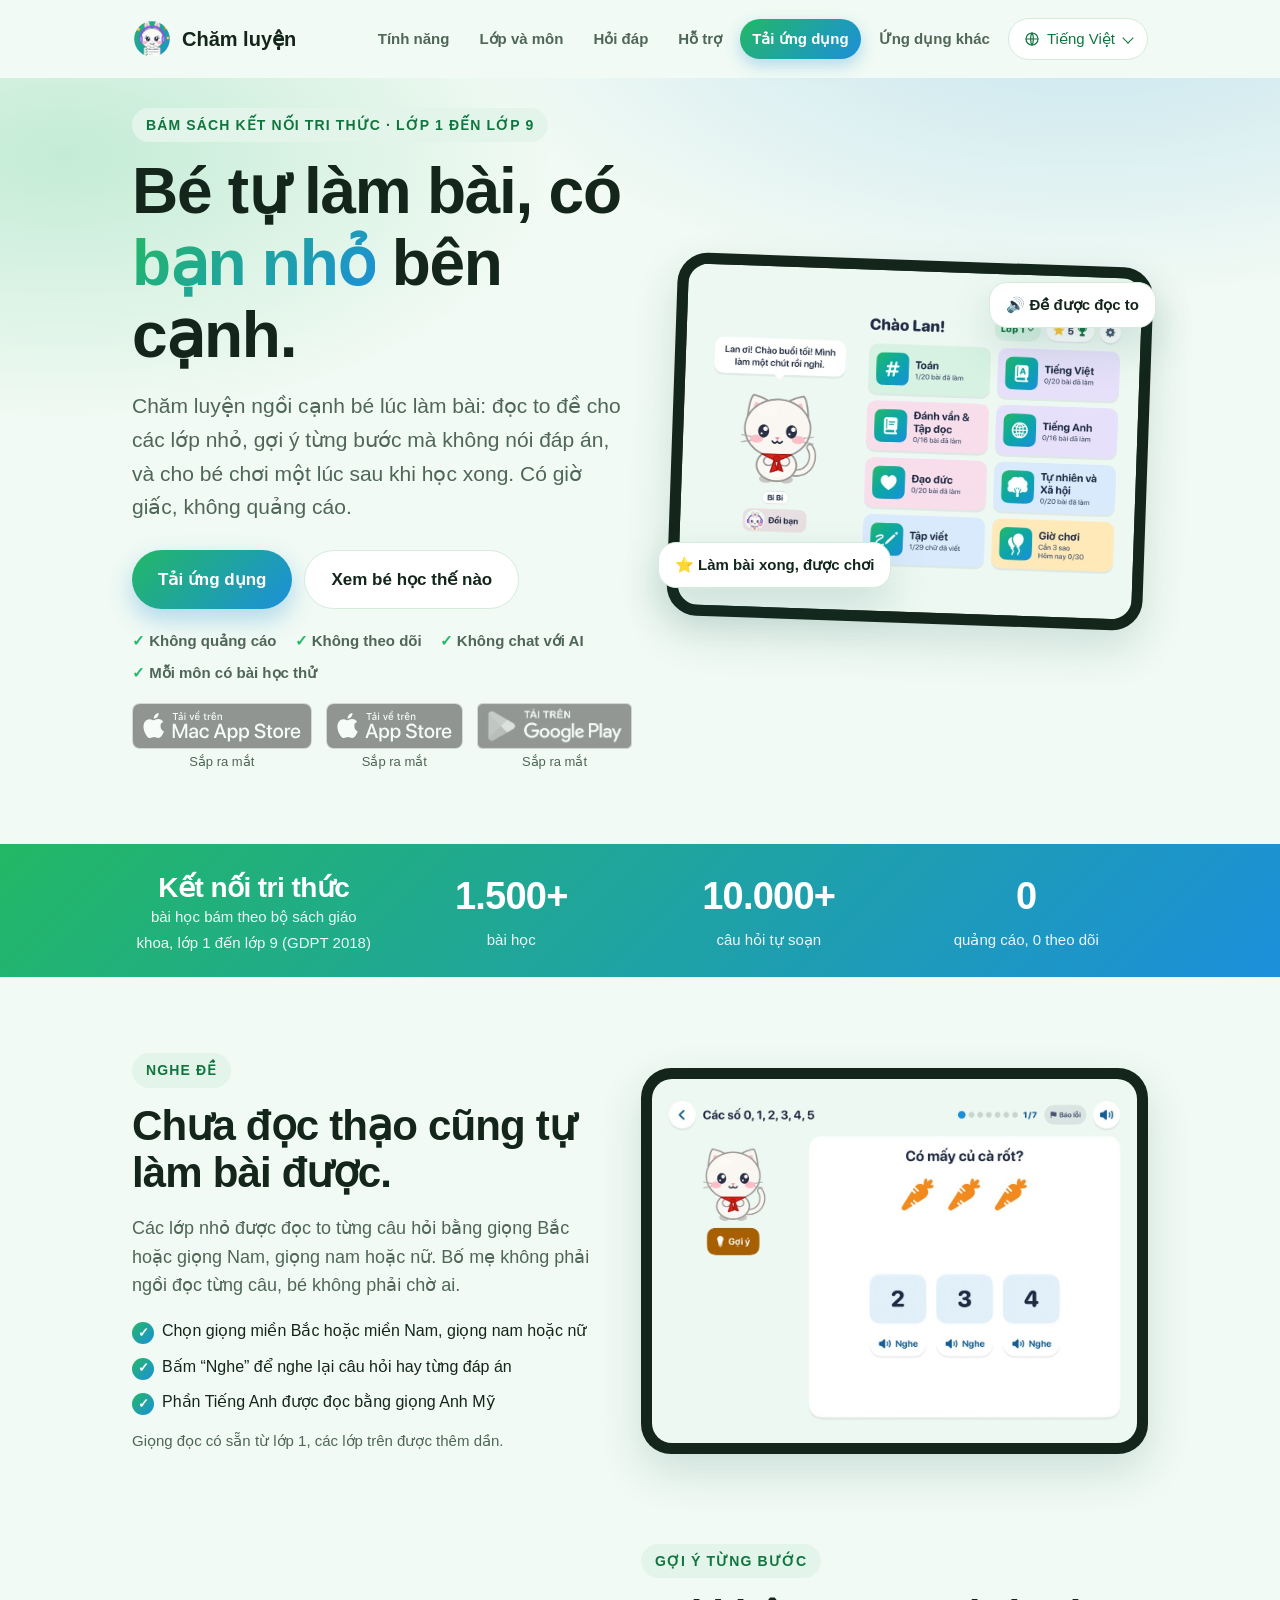
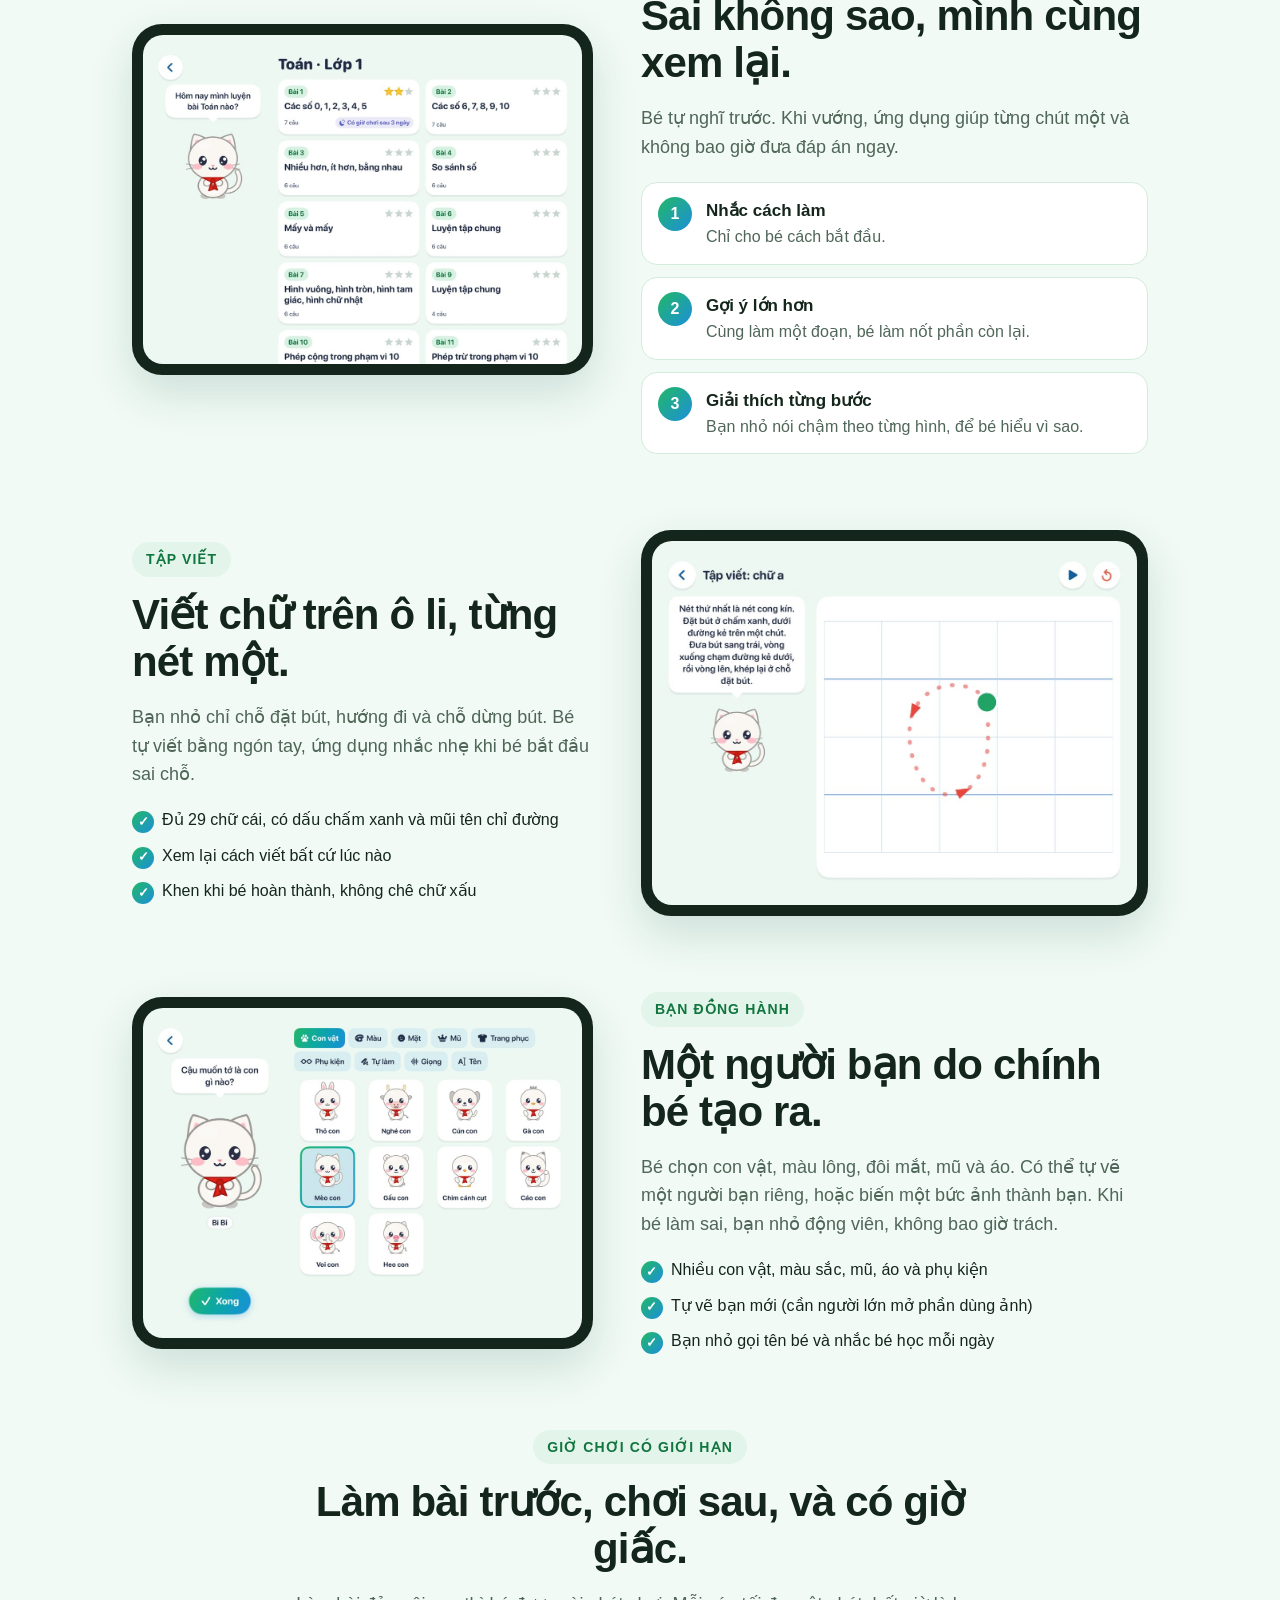
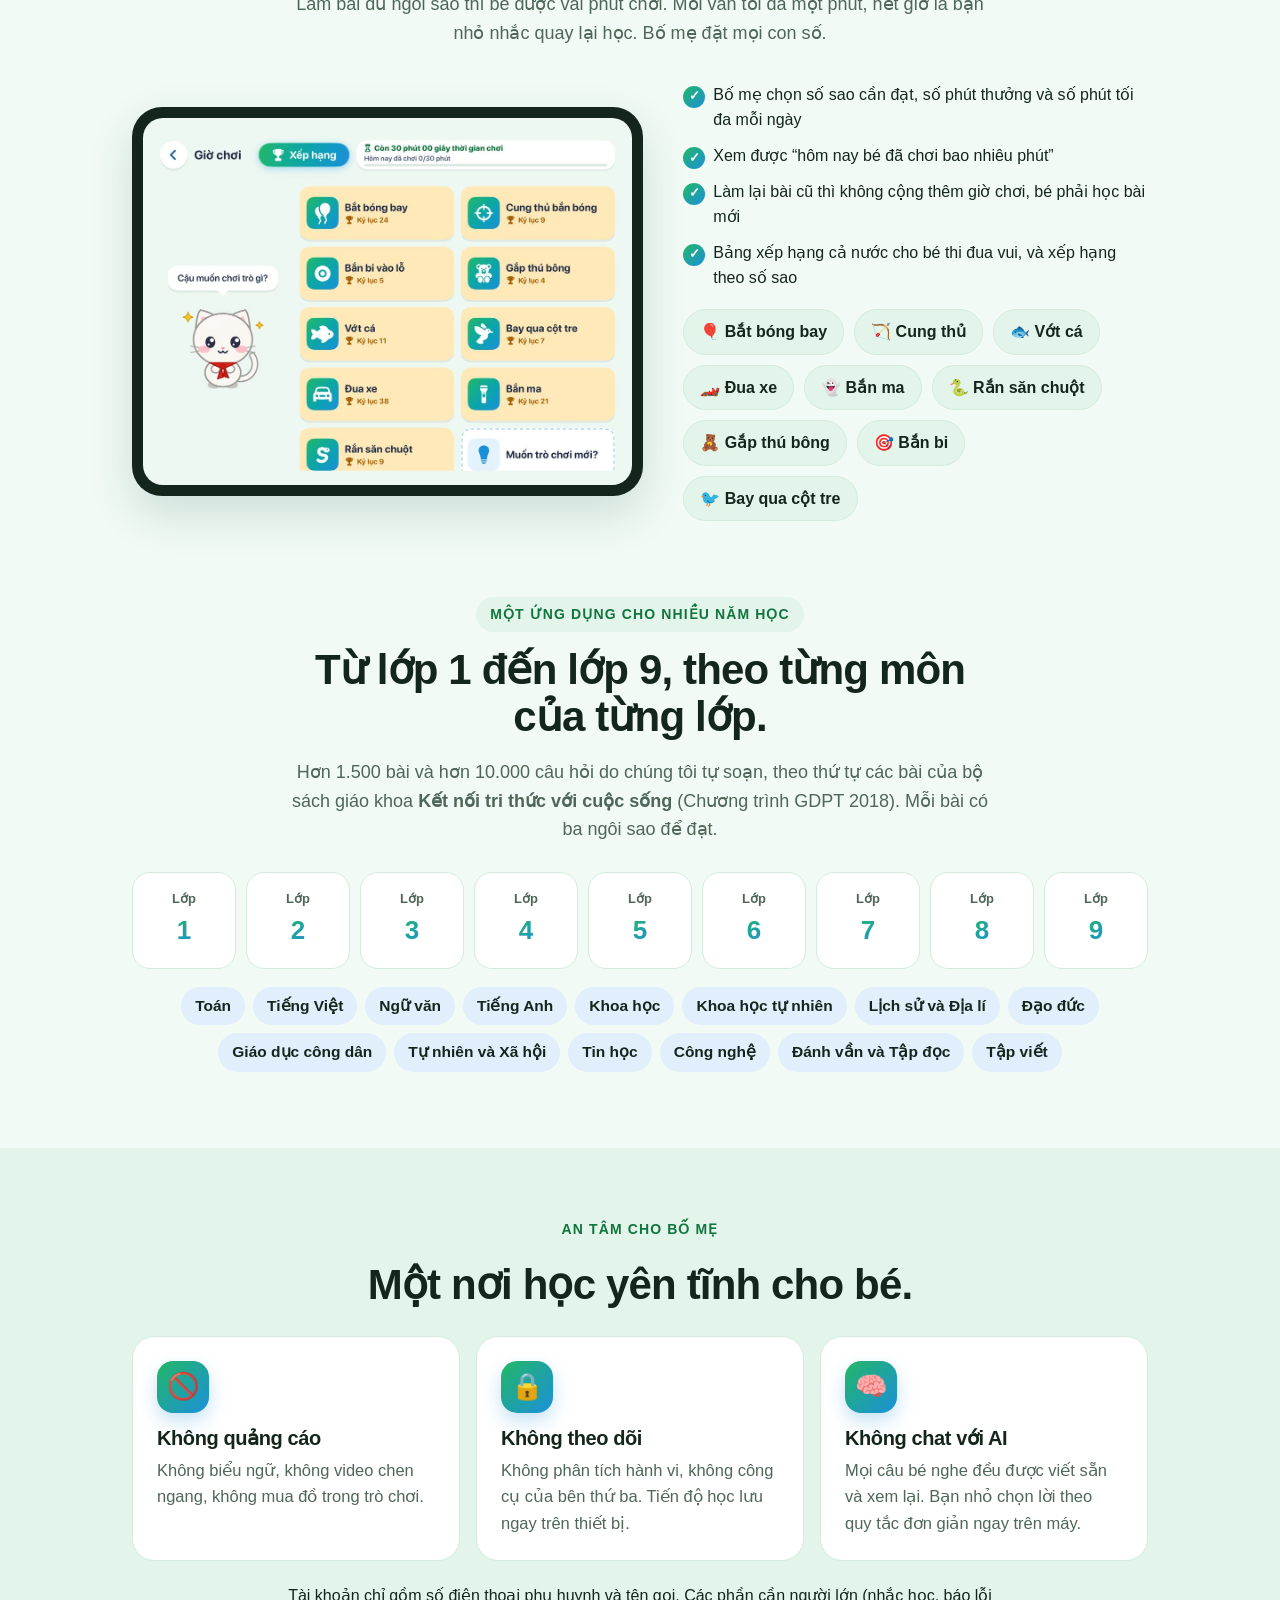
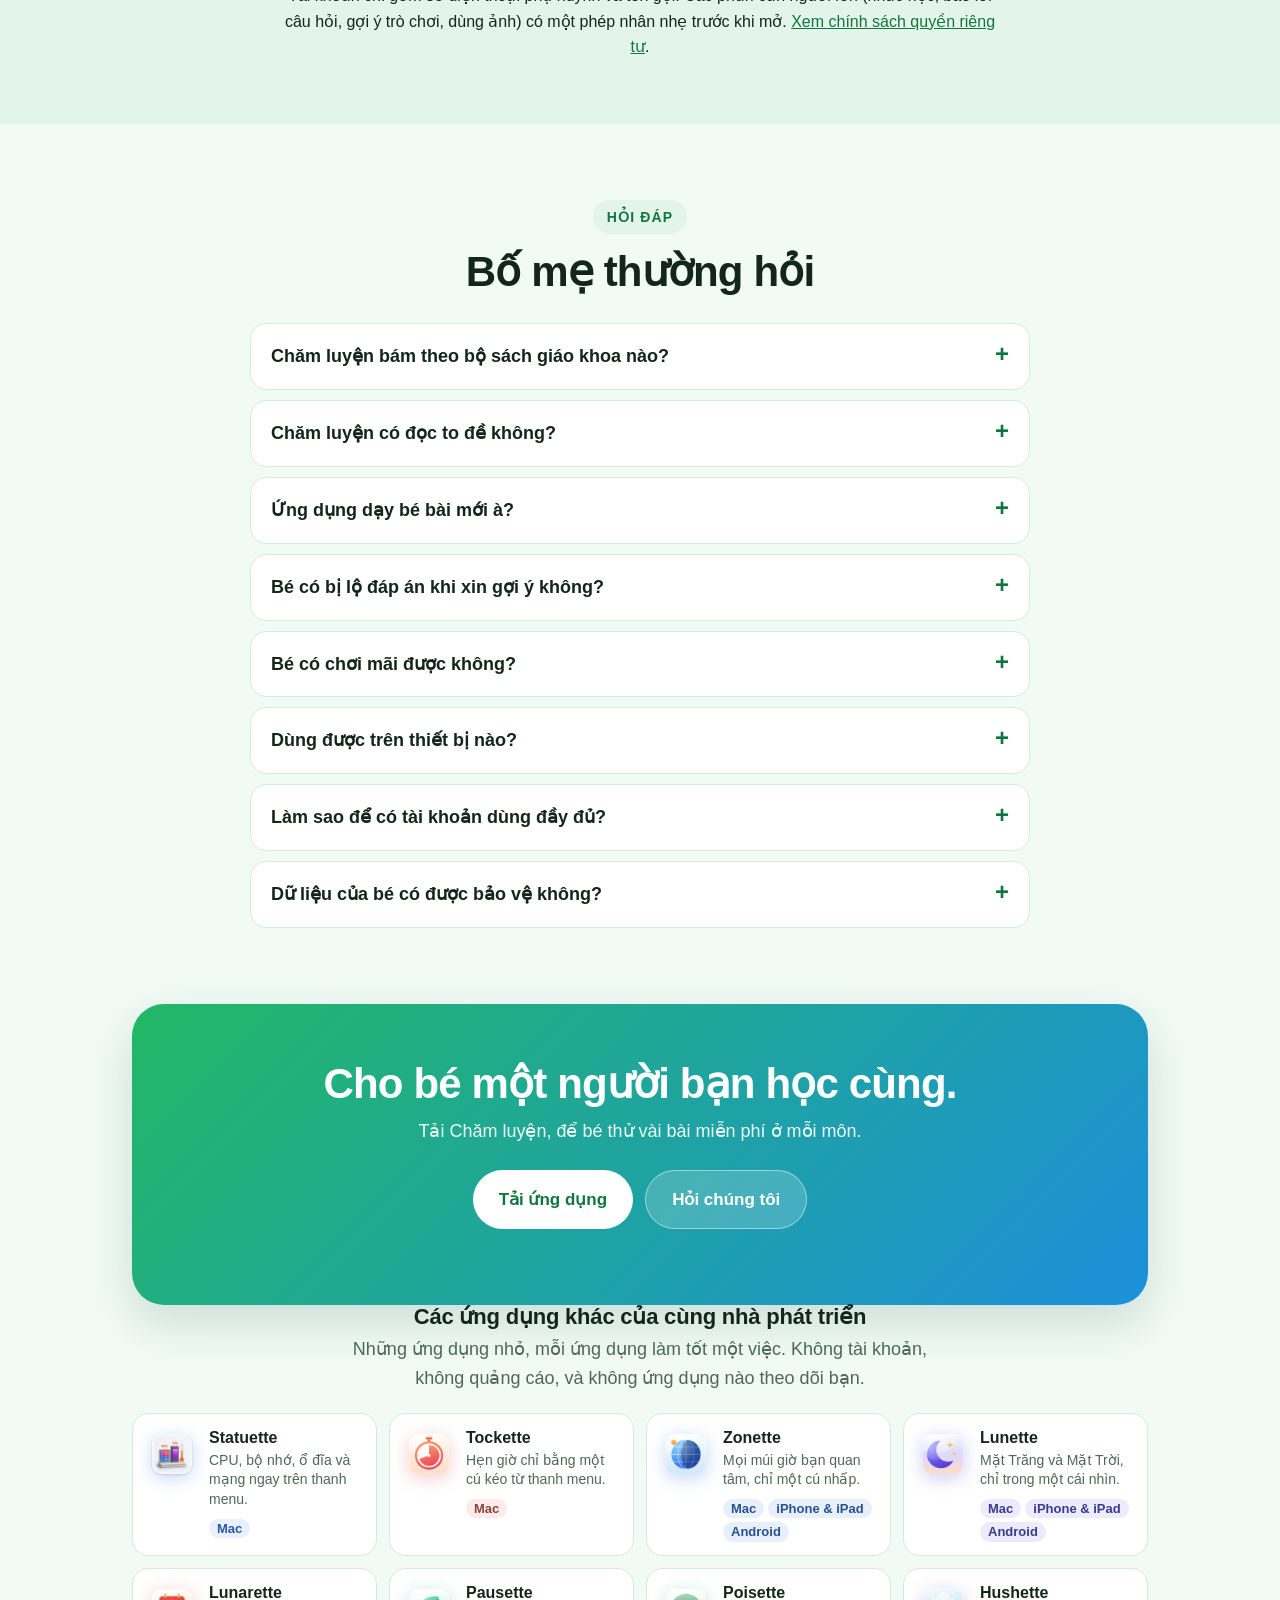
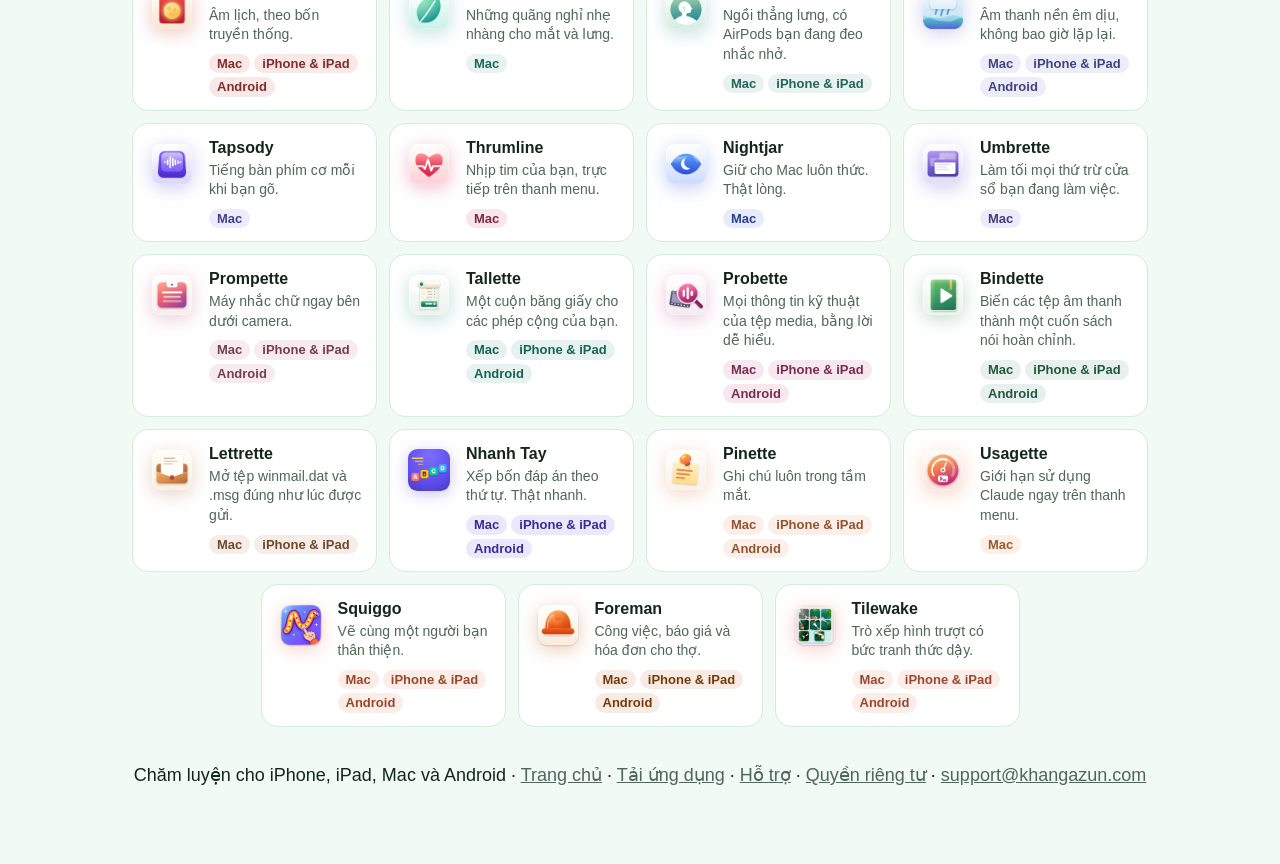
==== commit 531d5686: "Home page: name the Kết nối tri thức textbook series (strip, hero tag, grades text, FAQ)" ====
--- a/vi/index.html
+++ b/vi/index.html
@@ -50,7 +50,7 @@
 <section class="hero2">
   <div class="wrap">
     <div>
-      <span class="eyebrow">Lớp 1 đến lớp 9 · iPhone, iPad, Mac, Android</span>
+      <span class="eyebrow">Bám sách Kết nối tri thức · Lớp 1 đến lớp 9</span>
       <h1>Bé tự làm bài, có <em>bạn nhỏ</em> bên cạnh.</h1>
       <p class="lead">Chăm luyện ngồi cạnh bé lúc làm bài: đọc to đề cho các lớp nhỏ, gợi ý từng bước mà không nói đáp án, và cho bé chơi một lúc sau khi học xong. Có giờ giấc, không quảng cáo.</p>
       <div class="btns">
@@ -78,7 +78,7 @@
 
 <section class="strip" aria-label="Con số">
   <div class="wrap">
-    <div><b>1 – 9</b><span>các lớp, theo Chương trình GDPT 2018</span></div>
+    <div><b class="book">Kết nối tri thức</b><span>bài học bám theo bộ sách giáo khoa, lớp 1 đến lớp 9 (GDPT 2018)</span></div>
     <div><b>1.500+</b><span>bài học</span></div>
     <div><b>10.000+</b><span>câu hỏi tự soạn</span></div>
     <div><b>0</b><span>quảng cáo, 0 theo dõi</span></div>
@@ -178,7 +178,7 @@
   <div class="center">
     <span class="eyebrow">Một ứng dụng cho nhiều năm học</span>
     <h2>Từ lớp 1 đến lớp 9, theo từng môn của từng lớp.</h2>
-    <p>Hơn 1.500 bài và hơn 10.000 câu hỏi do chúng tôi tự soạn theo Chương trình GDPT 2018. Mỗi bài có ba ngôi sao để đạt.</p>
+    <p>Hơn 1.500 bài và hơn 10.000 câu hỏi do chúng tôi tự soạn, theo thứ tự các bài của bộ sách giáo khoa <b>Kết nối tri thức với cuộc sống</b> (Chương trình GDPT 2018). Mỗi bài có ba ngôi sao để đạt.</p>
   </div>
   <div class="grades">
     <div class="grade"><small>Lớp</small><b>1</b></div><div class="grade"><small>Lớp</small><b>2</b></div><div class="grade"><small>Lớp</small><b>3</b></div>
@@ -210,6 +210,7 @@
 <section class="section wrap" id="hoi-dap">
   <div class="center"><span class="eyebrow">Hỏi đáp</span><h2>Bố mẹ thường hỏi</h2></div>
   <div class="faq">
+    <details><summary>Chăm luyện bám theo bộ sách giáo khoa nào?</summary><p>Bộ <b>Kết nối tri thức với cuộc sống</b>: các bài học đi theo thứ tự và tên các bài của bộ sách này, còn câu hỏi do chúng tôi tự soạn. Nếu con học bộ sách khác (ví dụ Chân trời sáng tạo), các môn vẫn theo Chương trình GDPT 2018 nhưng tên và thứ tự bài có thể khác. Chăm luyện là ứng dụng độc lập, không phải sản phẩm của nhà xuất bản.</p></details>
     <details><summary>Chăm luyện có đọc to đề không?</summary><p>Có, từ lớp 1 (các lớp trên được thêm dần), bằng giọng miền Bắc hoặc miền Nam. Lớp nào chưa có giọng đọc thì hiện chữ.</p></details>
     <details><summary>Ứng dụng dạy bé bài mới à?</summary><p>Không. Chăm luyện là nơi bé luyện bài và làm bài kiểm tra ngắn, bám các môn của từng lớp. Ứng dụng ở bên bé trong lúc làm bài, như một người bạn lớn kiên nhẫn.</p></details>
     <details><summary>Bé có bị lộ đáp án khi xin gợi ý không?</summary><p>Không. Gợi ý đi từng bước: nhắc cách làm, rồi gợi ý lớn hơn, rồi giải thích. Ứng dụng không bao giờ đưa đáp án ngay.</p></details>
--- a/home.css
+++ b/home.css
@@ -149,3 +149,6 @@
   .grades { grid-template-columns: repeat(3, minmax(0, 1fr)); }
   .float { font-size: 13px; padding: 8px 12px; }
 }
+
+.strip b.book { font-size: clamp(20px, 2.6vw, 28px); line-height: 1.15; padding-top: 6px; }
+.strip .wrap { align-items: start; }
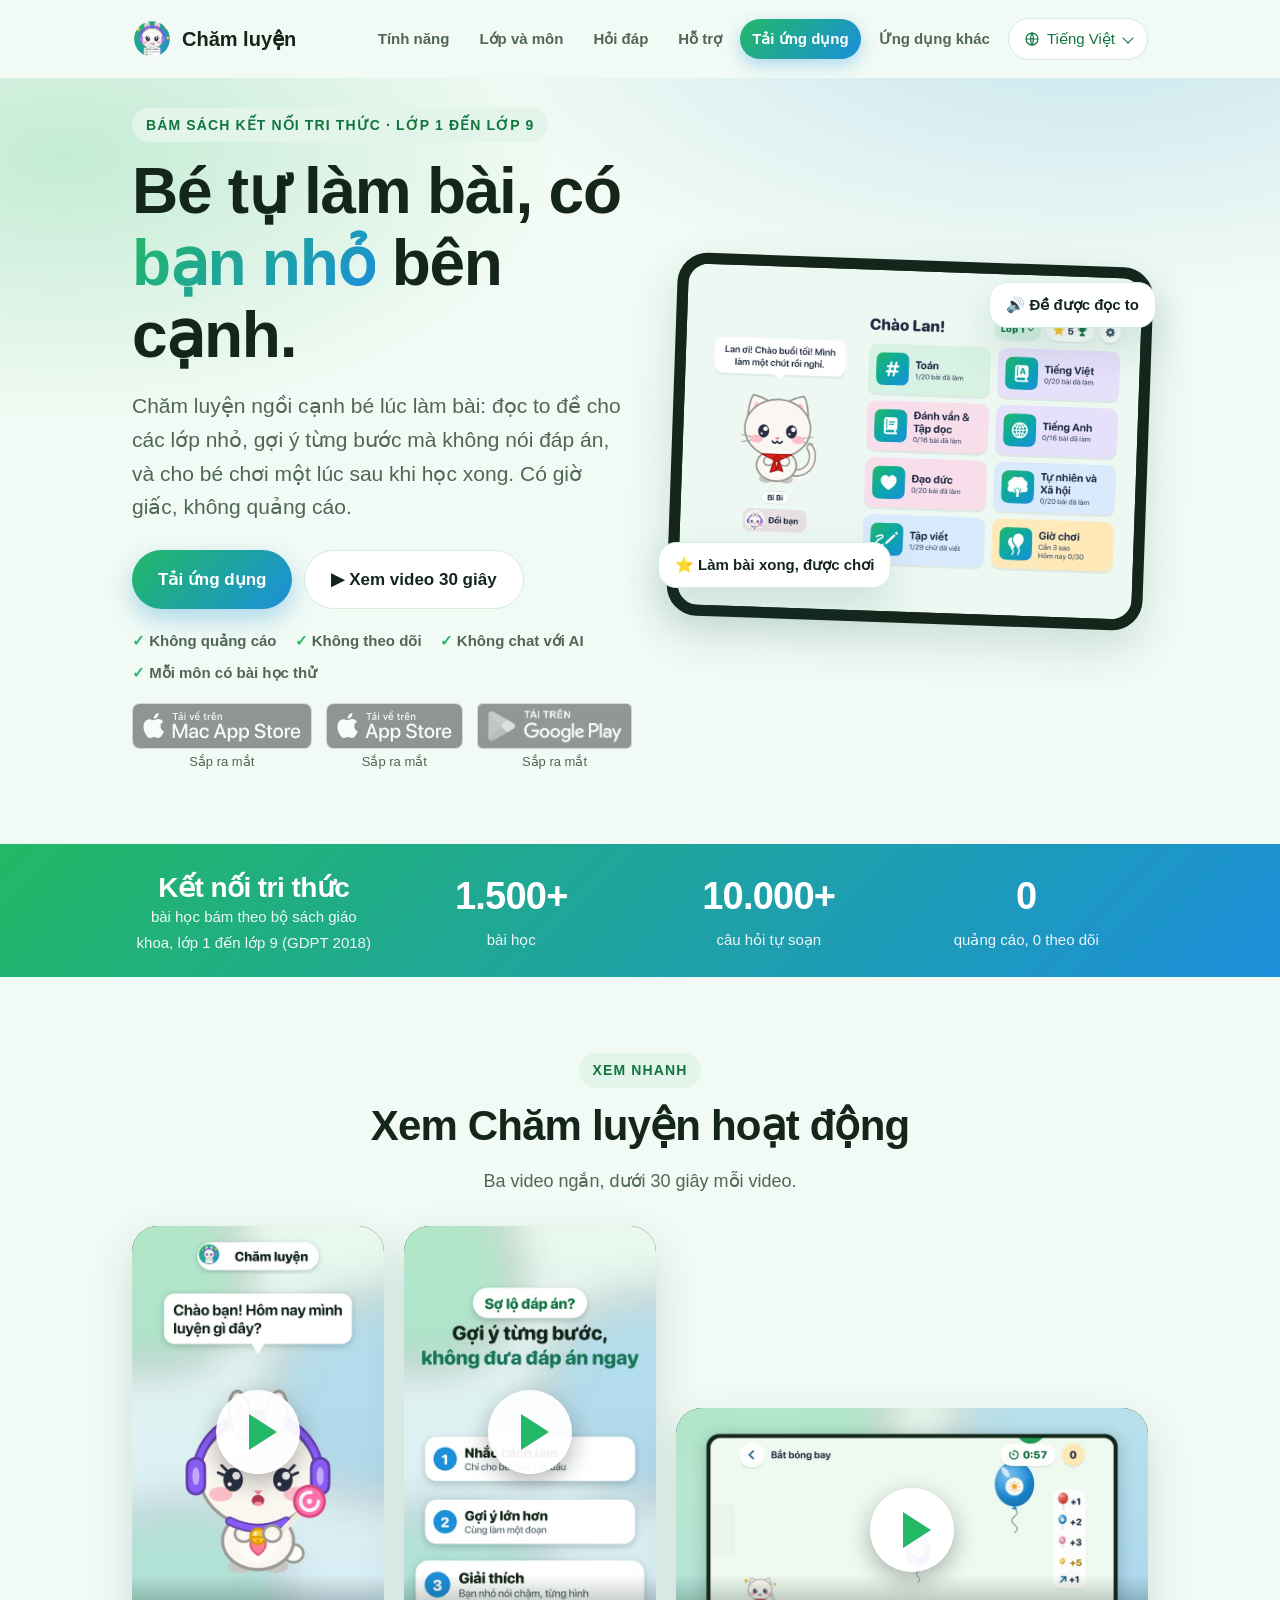
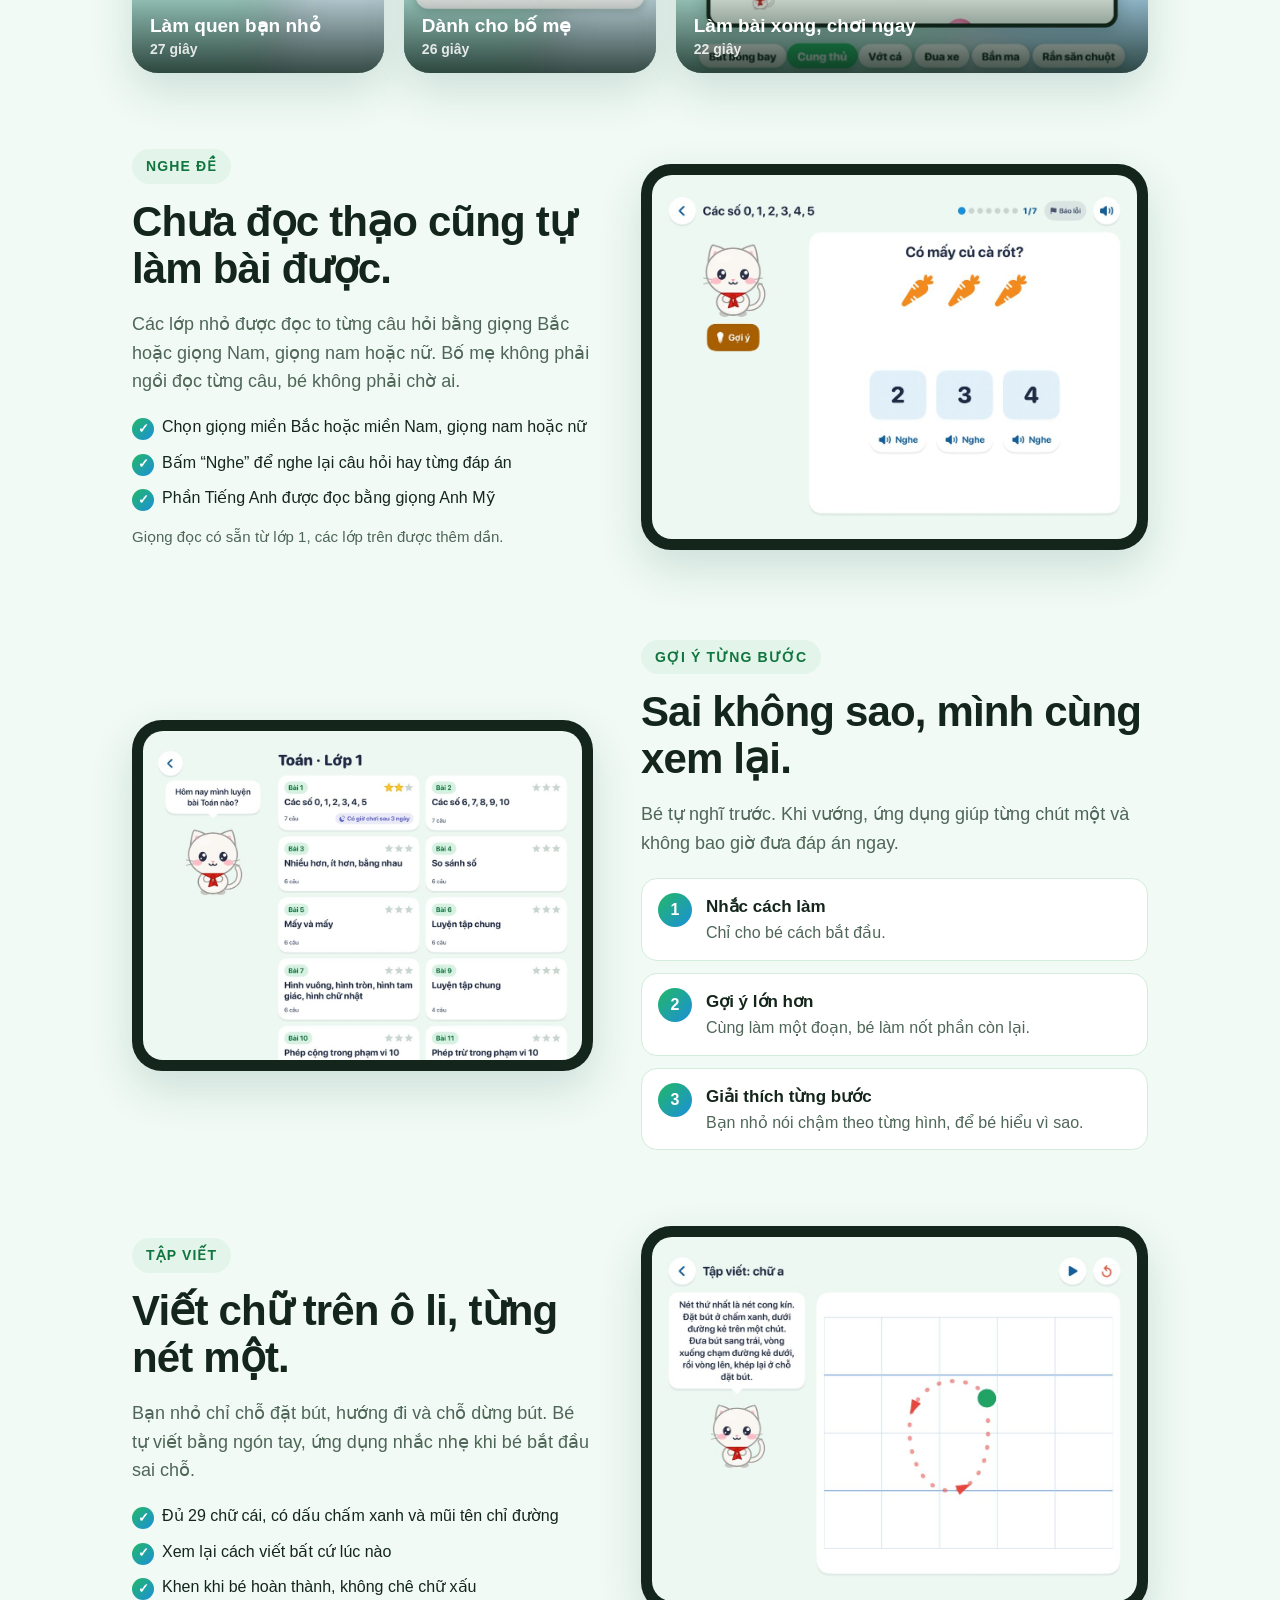
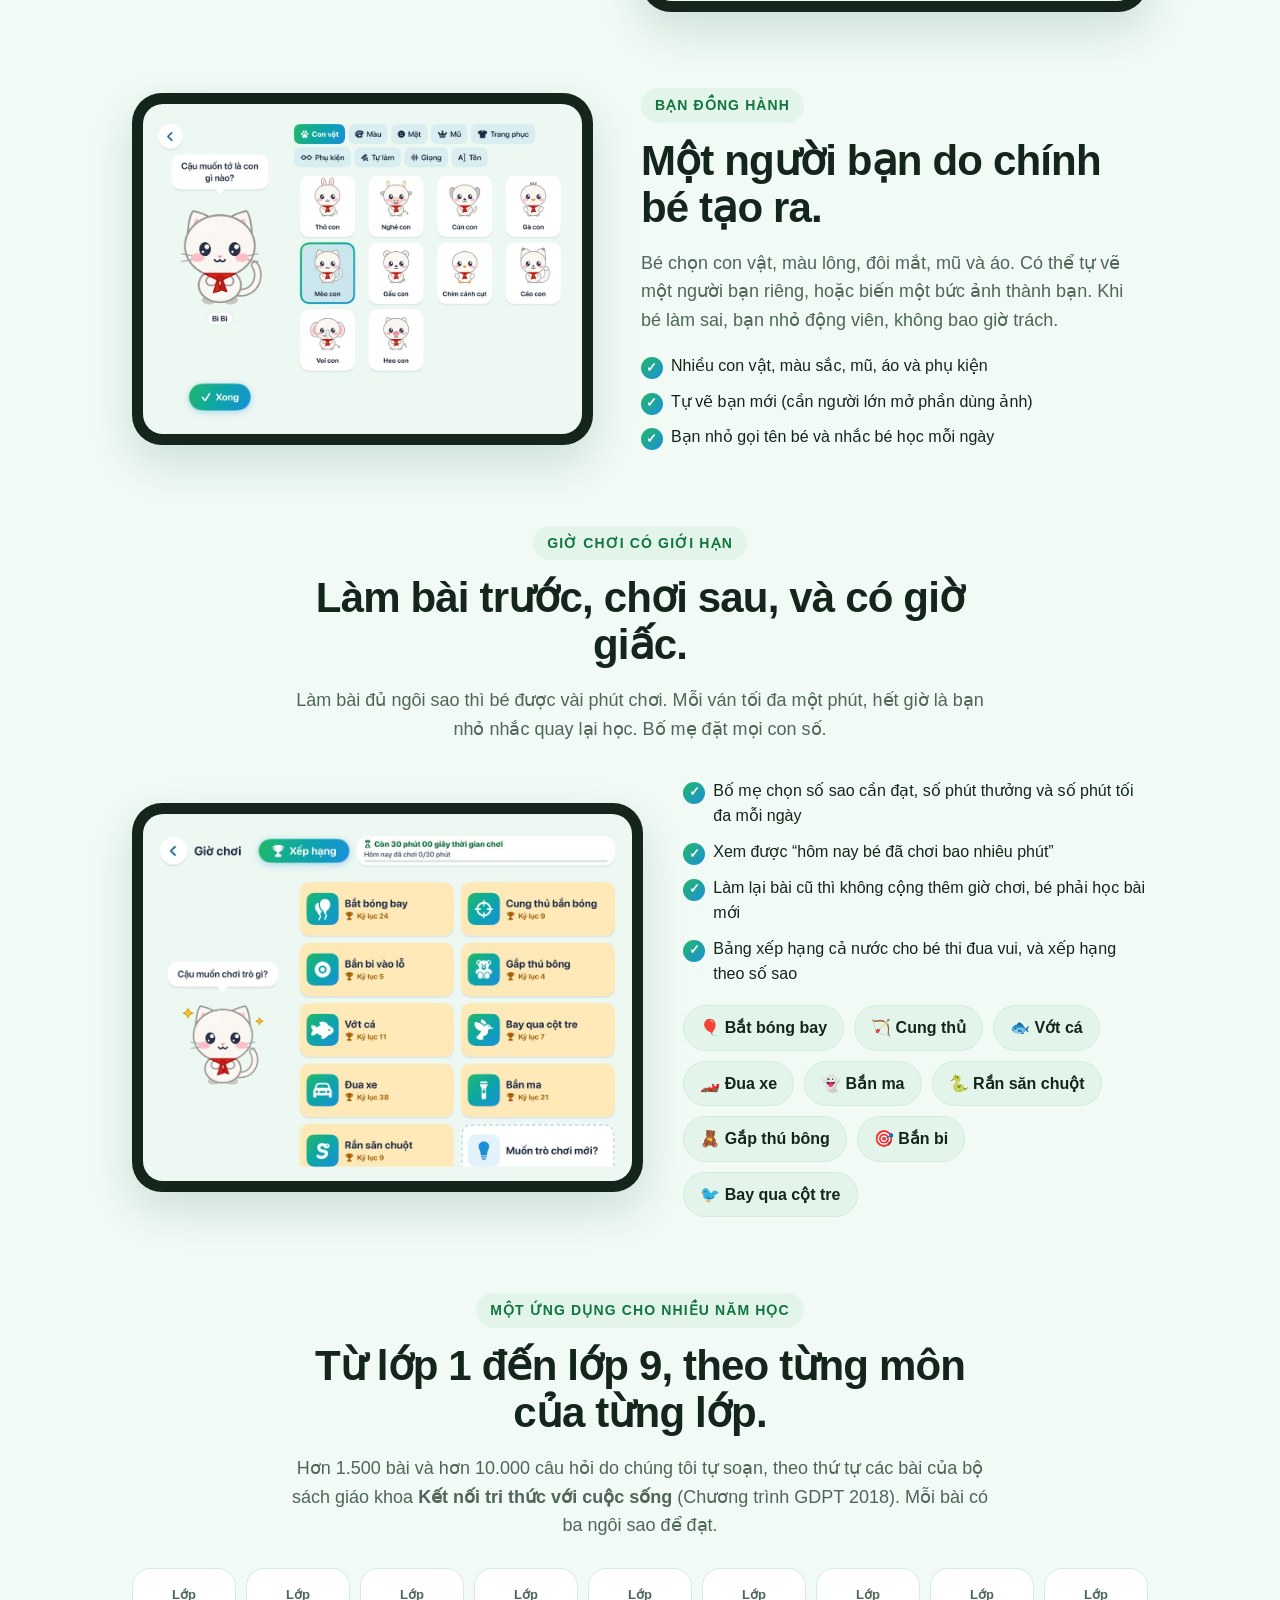
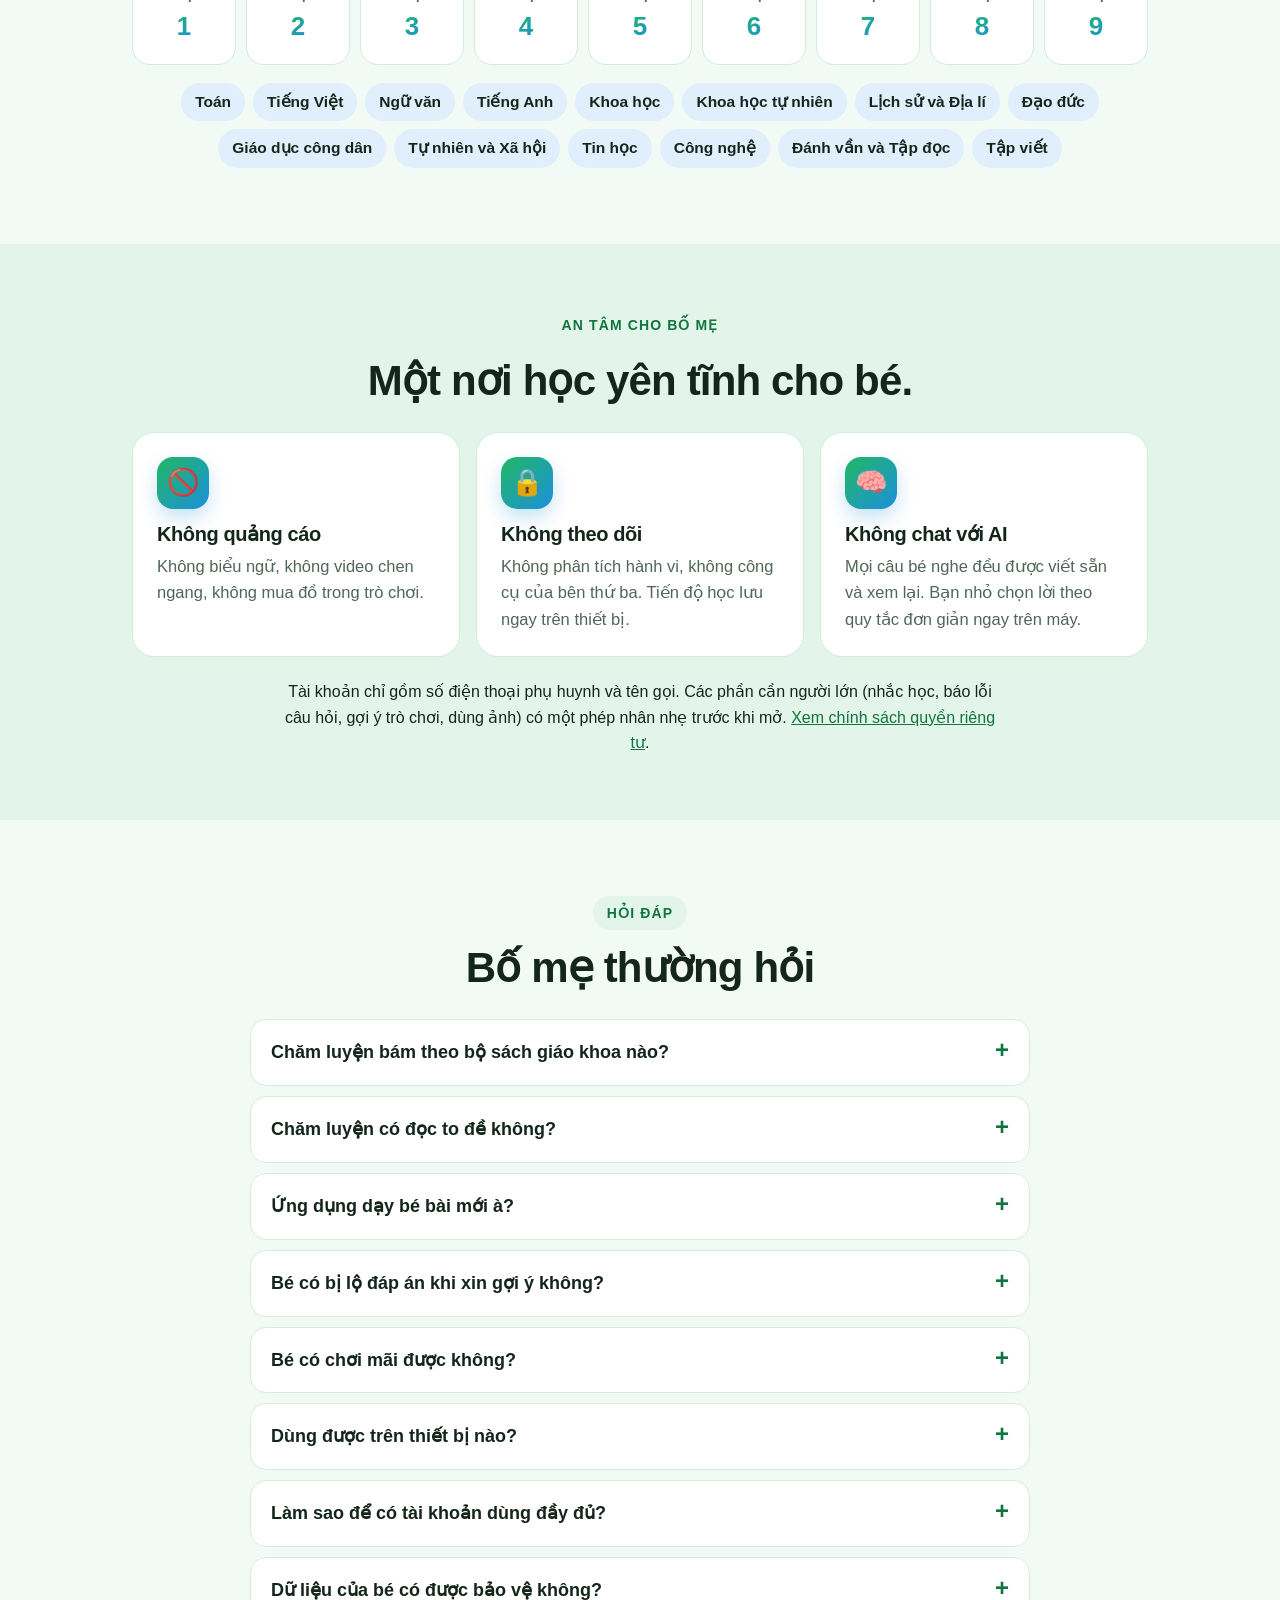
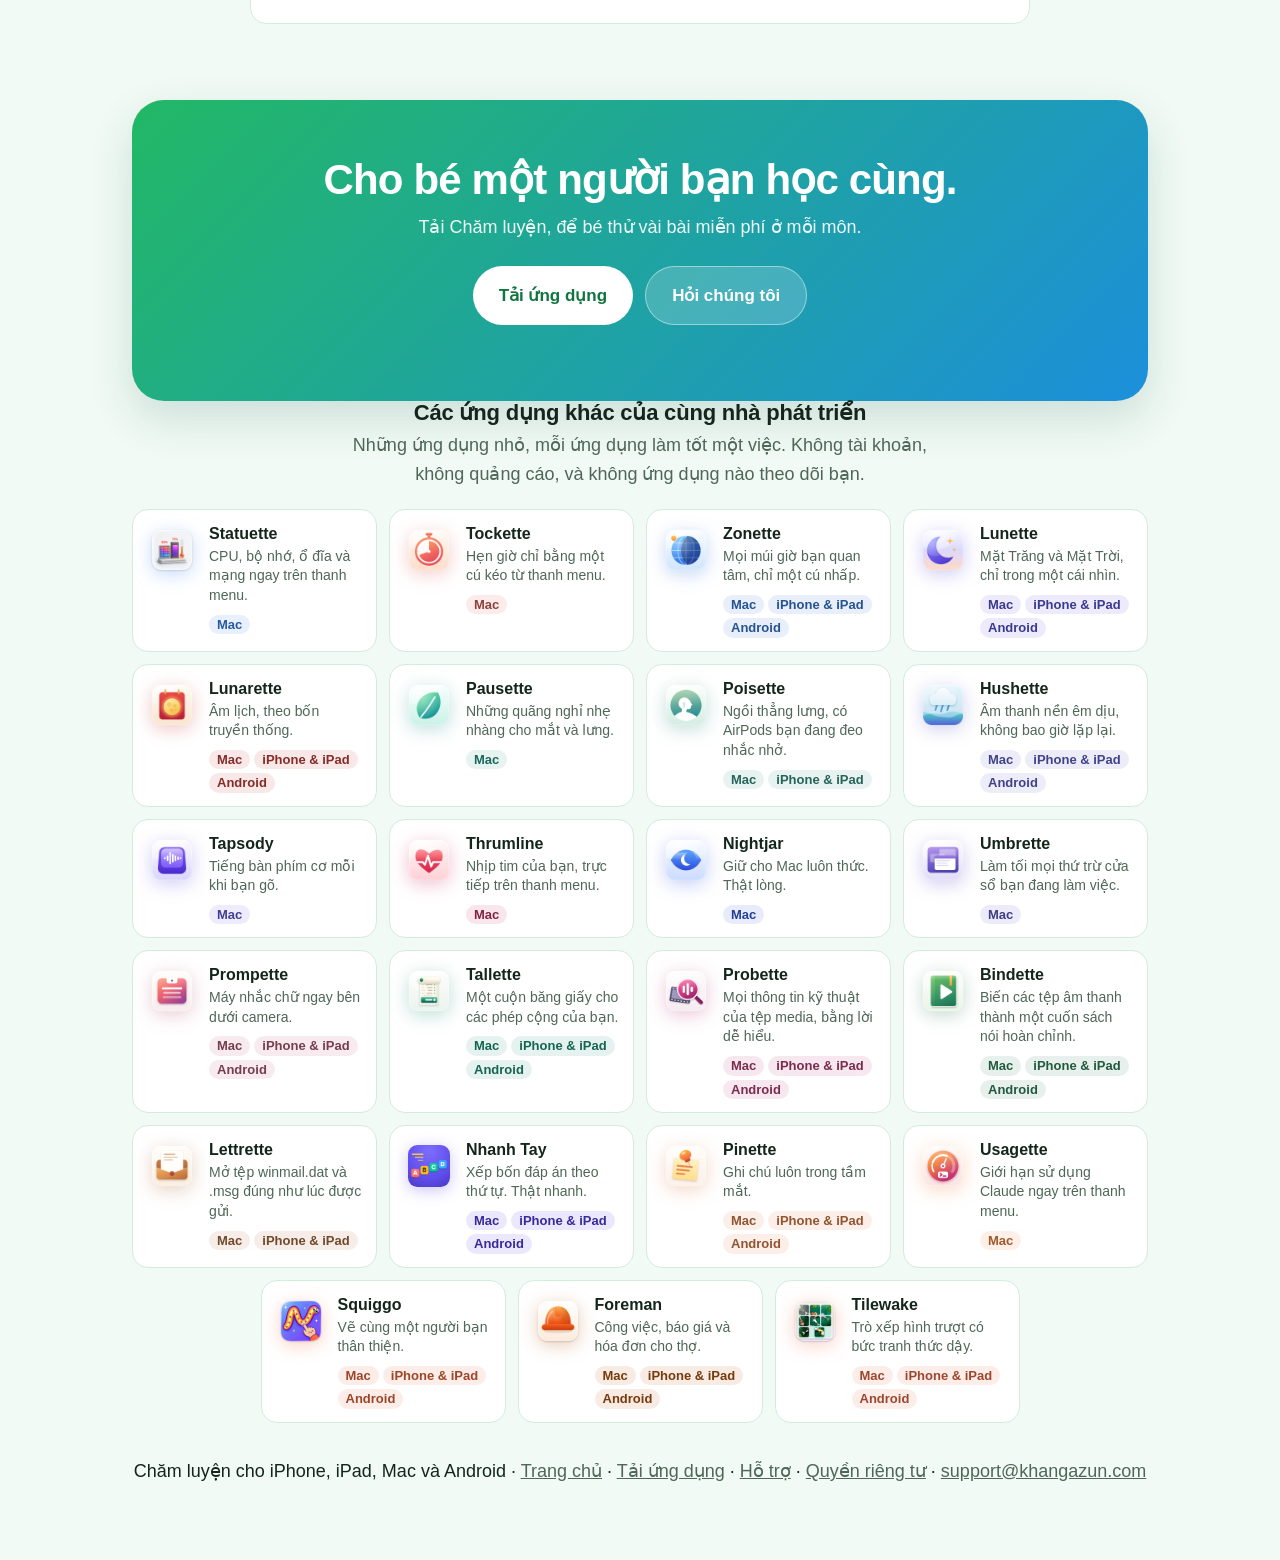
==== commit 4a8ce38f: "Home page: tap-to-play video section and hero video button (self-hosted, no third parties)" ====
--- a/vi/index.html
+++ b/vi/index.html
@@ -55,7 +55,7 @@
       <p class="lead">Chăm luyện ngồi cạnh bé lúc làm bài: đọc to đề cho các lớp nhỏ, gợi ý từng bước mà không nói đáp án, và cho bé chơi một lúc sau khi học xong. Có giờ giấc, không quảng cáo.</p>
       <div class="btns">
         <a class="btn primary" href="download.html">Tải ứng dụng</a>
-        <a class="btn ghost" href="#tinh-nang">Xem bé học thế nào</a>
+        <a class="btn ghost" href="../video/ban-nho.mp4" data-video data-title="Làm quen bạn nhỏ" data-poster="../video/ban-nho.jpg" data-shape="tall">&#9654; Xem video 30 giây</a>
       </div>
       <ul class="trust">
         <li>Không quảng cáo</li><li>Không theo dõi</li><li>Không chat với AI</li><li>Mỗi môn có bài học thử</li>
@@ -82,6 +82,15 @@
     <div><b>1.500+</b><span>bài học</span></div>
     <div><b>10.000+</b><span>câu hỏi tự soạn</span></div>
     <div><b>0</b><span>quảng cáo, 0 theo dõi</span></div>
+  </div>
+</section>
+
+<section class="section wrap" id="xem-nhanh">
+  <div class="center"><span class="eyebrow">Xem nhanh</span><h2>Xem Chăm luyện hoạt động</h2><p>Ba video ngắn, dưới 30 giây mỗi video.</p></div>
+  <div class="videos">
+    <a class="vcard" href="../video/ban-nho.mp4" data-video data-title="Làm quen bạn nhỏ" data-poster="../video/ban-nho.jpg" data-shape="tall"><img src="../video/ban-nho.jpg" alt="" width="540" height="960" loading="lazy"><span class="play"></span><span class="cap">Làm quen bạn nhỏ<small>27 giây</small></span><span class="sr" style="position:absolute;left:-9999px">Xem video</span></a>
+    <a class="vcard" href="../video/bo-me.mp4" data-video data-title="Dành cho bố mẹ" data-poster="../video/bo-me.jpg" data-shape="tall"><img src="../video/bo-me.jpg" alt="" width="540" height="960" loading="lazy"><span class="play"></span><span class="cap">Dành cho bố mẹ<small>26 giây</small></span><span class="sr" style="position:absolute;left:-9999px">Xem video</span></a>
+    <a class="vcard wide" href="../video/tro-choi.mp4" data-video data-title="Làm bài xong, chơi ngay" data-poster="../video/tro-choi.jpg" data-shape=""><img src="../video/tro-choi.jpg" alt="" width="960" height="540" loading="lazy"><span class="play"></span><span class="cap">Làm bài xong, chơi ngay<small>22 giây</small></span><span class="sr" style="position:absolute;left:-9999px">Xem video</span></a>
   </div>
 </section>
 
@@ -266,6 +275,7 @@
 <footer>
 <p>Chăm luyện cho iPhone, iPad, Mac và Android · <a href="./">Trang chủ</a> · <a href="download.html">Tải ứng dụng</a> · <a href="support.html">Hỗ trợ</a> · <a href="privacy.html">Quyền riêng tư</a> · <a href="mailto:support@khangazun.com?subject=H%E1%BB%97%20tr%E1%BB%A3%20Ch%C4%83m%20luy%E1%BB%87n&body=Chuy%E1%BB%87n%20g%C3%AC%20%C4%91%C3%A3%20x%E1%BA%A3y%20ra%3A%0A%0A%0A%C4%90i%E1%BB%81u%20t%C3%B4i%20mong%20%C4%91%E1%BB%A3i%3A%0A%0A%0ATh%C3%B4ng%20tin%20th%C3%AAm%3A%0A-%20Thi%E1%BA%BFt%20b%E1%BB%8B%20%28iPhone%2C%20iPad%2C%20Mac%20hay%20Android%29%2C%20v%C3%A0%20phi%C3%AAn%20b%E1%BA%A3n%20h%E1%BB%87%20%C4%91i%E1%BB%81u%20h%C3%A0nh%3A%0A-%20Phi%C3%AAn%20b%E1%BA%A3n%20Ch%C4%83m%20luy%E1%BB%87n%3A%0A">support@khangazun.com</a></p>
 </footer>
+<script src="../home.js" defer></script>
 </main>
 </body>
 </html>
--- a/home.css
+++ b/home.css
@@ -152,3 +152,28 @@
 
 .strip b.book { font-size: clamp(20px, 2.6vw, 28px); line-height: 1.15; padding-top: 6px; }
 .strip .wrap { align-items: start; }
+
+/* videos */
+.videos { display: grid; grid-template-columns: .8fr .8fr 1.5fr; gap: 20px; align-items: end; margin-top: 30px; }
+.vcard { display: block; position: relative; border-radius: 26px; overflow: hidden; box-shadow: var(--shadow); text-decoration: none; background: #14261c; }
+.vcard img { display: block; width: 100%; height: auto; transition: transform .3s; }
+.vcard:hover img { transform: scale(1.03); }
+.vcard .play { position: absolute; left: 50%; top: 46%; width: 84px; height: 84px; margin: -42px 0 0 -42px; border-radius: 50%;
+  background: rgba(255,255,255,.94); box-shadow: 0 8px 24px rgba(0,0,0,.3); }
+.vcard .play::after { content: ""; position: absolute; left: 33px; top: 24px; border-left: 28px solid var(--g1); border-top: 18px solid transparent; border-bottom: 18px solid transparent; }
+.vcard .cap { position: absolute; left: 0; right: 0; bottom: 0; padding: 40px 18px 16px; color: #fff; font-weight: 800; font-size: 19px; line-height: 1.2;
+  background: linear-gradient(to top, rgba(10,30,20,.78), transparent); }
+.vcard .cap small { display: block; font-weight: 600; font-size: 14px; opacity: .85; margin-top: 3px; }
+.vcard:focus-visible { outline: 4px solid var(--g2); outline-offset: 3px; }
+.vbox { position: fixed; inset: 0; z-index: 50; background: rgba(8, 20, 14, .86); display: grid; place-items: center; padding: 20px; }
+.vbox[hidden] { display: none; }
+.vbox video { max-width: 94vw; max-height: 88vh; border-radius: 18px; background: #000; }
+.vbox video.tall { height: min(88vh, 1280px); width: auto; aspect-ratio: 9 / 16; }
+.vclose { position: absolute; top: 14px; right: 14px; width: 52px; height: 52px; border-radius: 50%; border: 0; background: #fff; color: var(--ink, #14261c);
+  font-size: 34px; line-height: 1; cursor: pointer; }
+body.vopen { overflow: hidden; }
+@media (max-width: 860px) {
+  .videos { display: flex; overflow-x: auto; gap: 14px; scroll-snap-type: x mandatory; padding-bottom: 12px; margin-right: -22px; padding-right: 22px; }
+  .vcard { flex: none; scroll-snap-align: start; width: 62vw; max-width: 300px; }
+  .vcard.wide { width: 86vw; max-width: 520px; }
+}
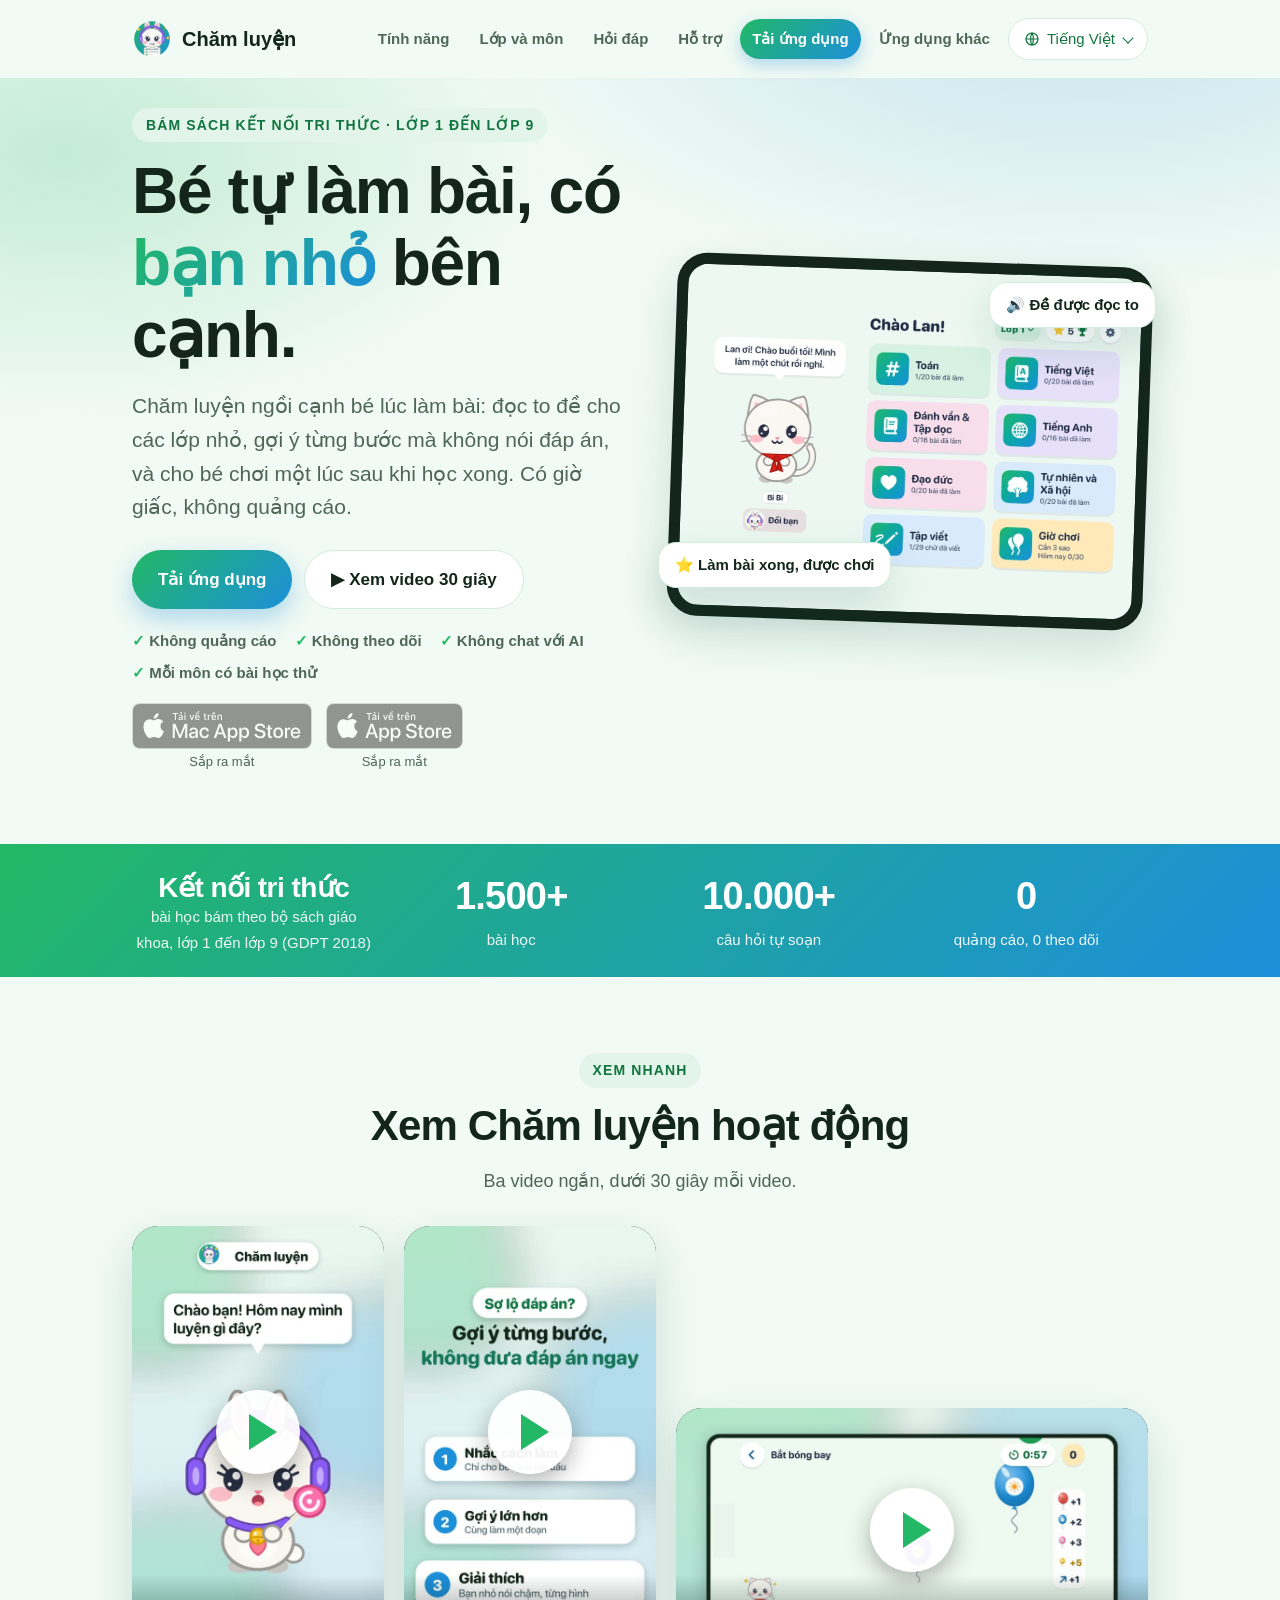
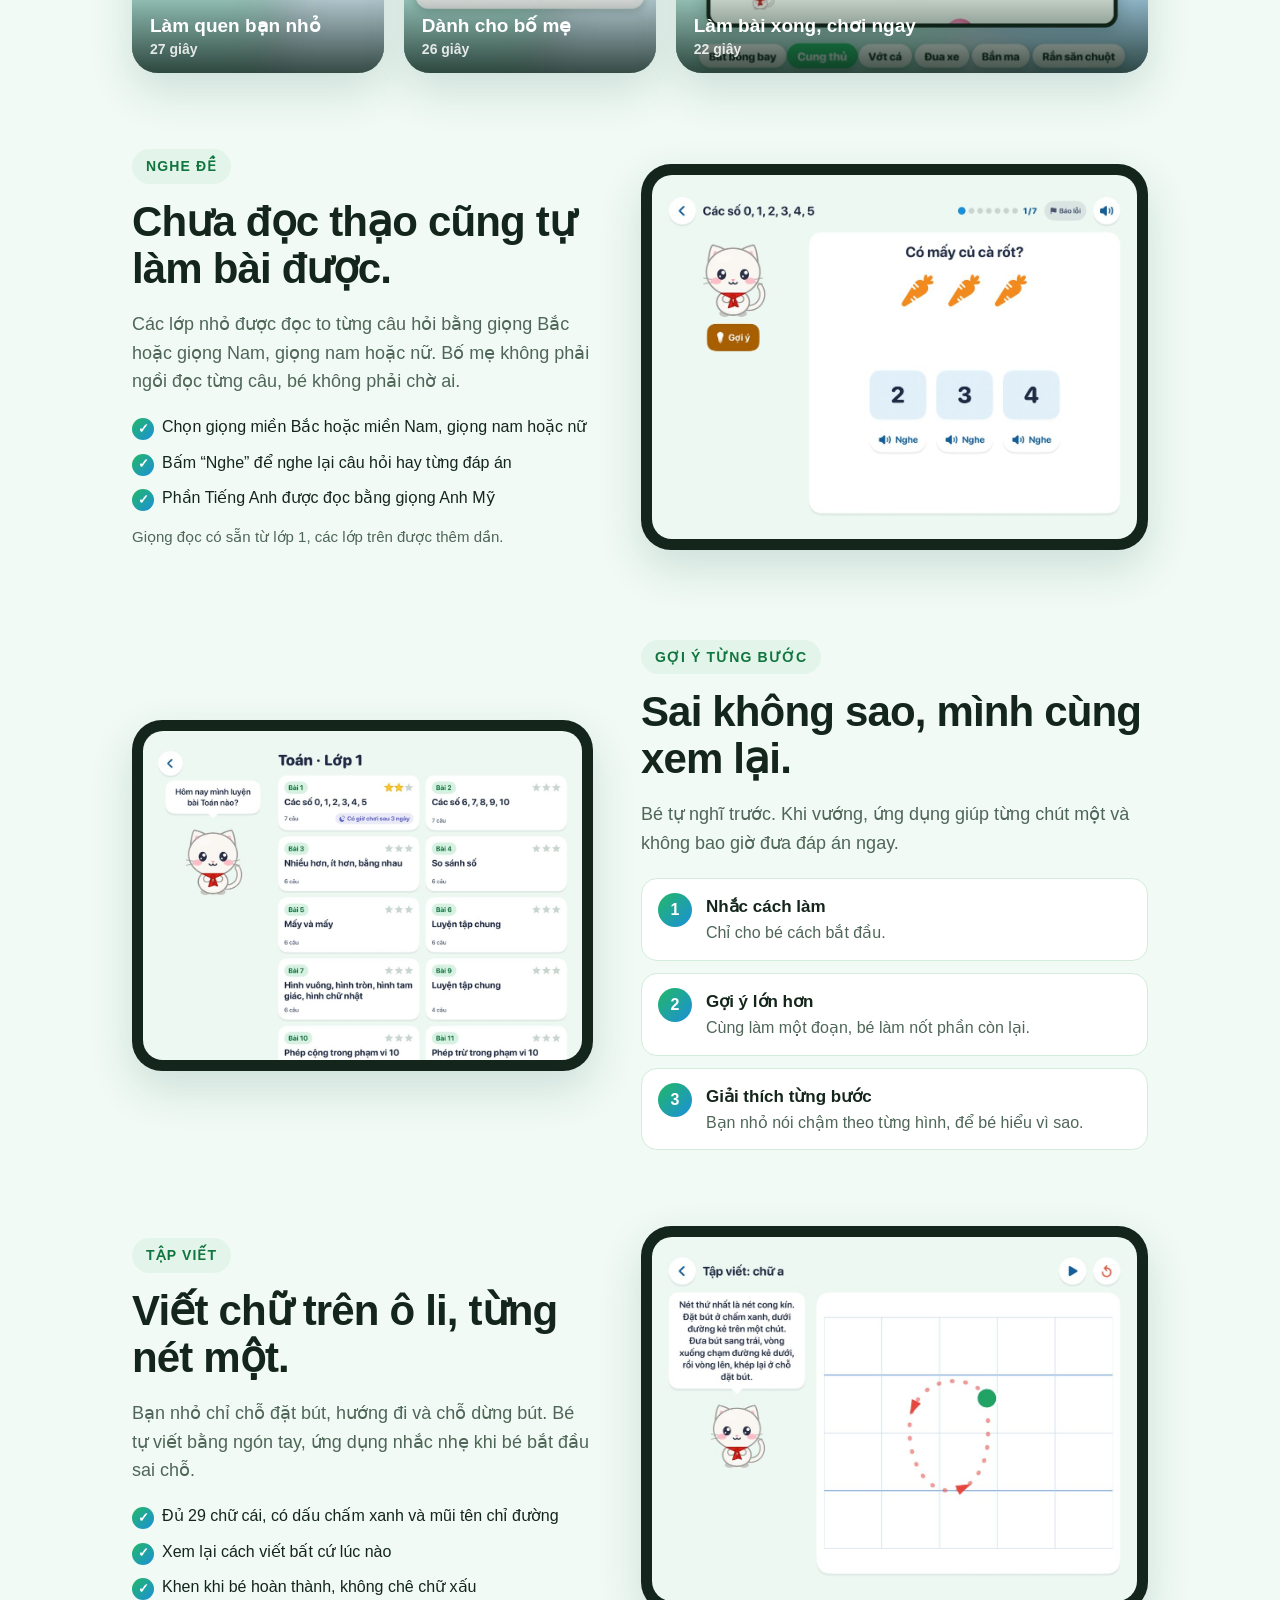
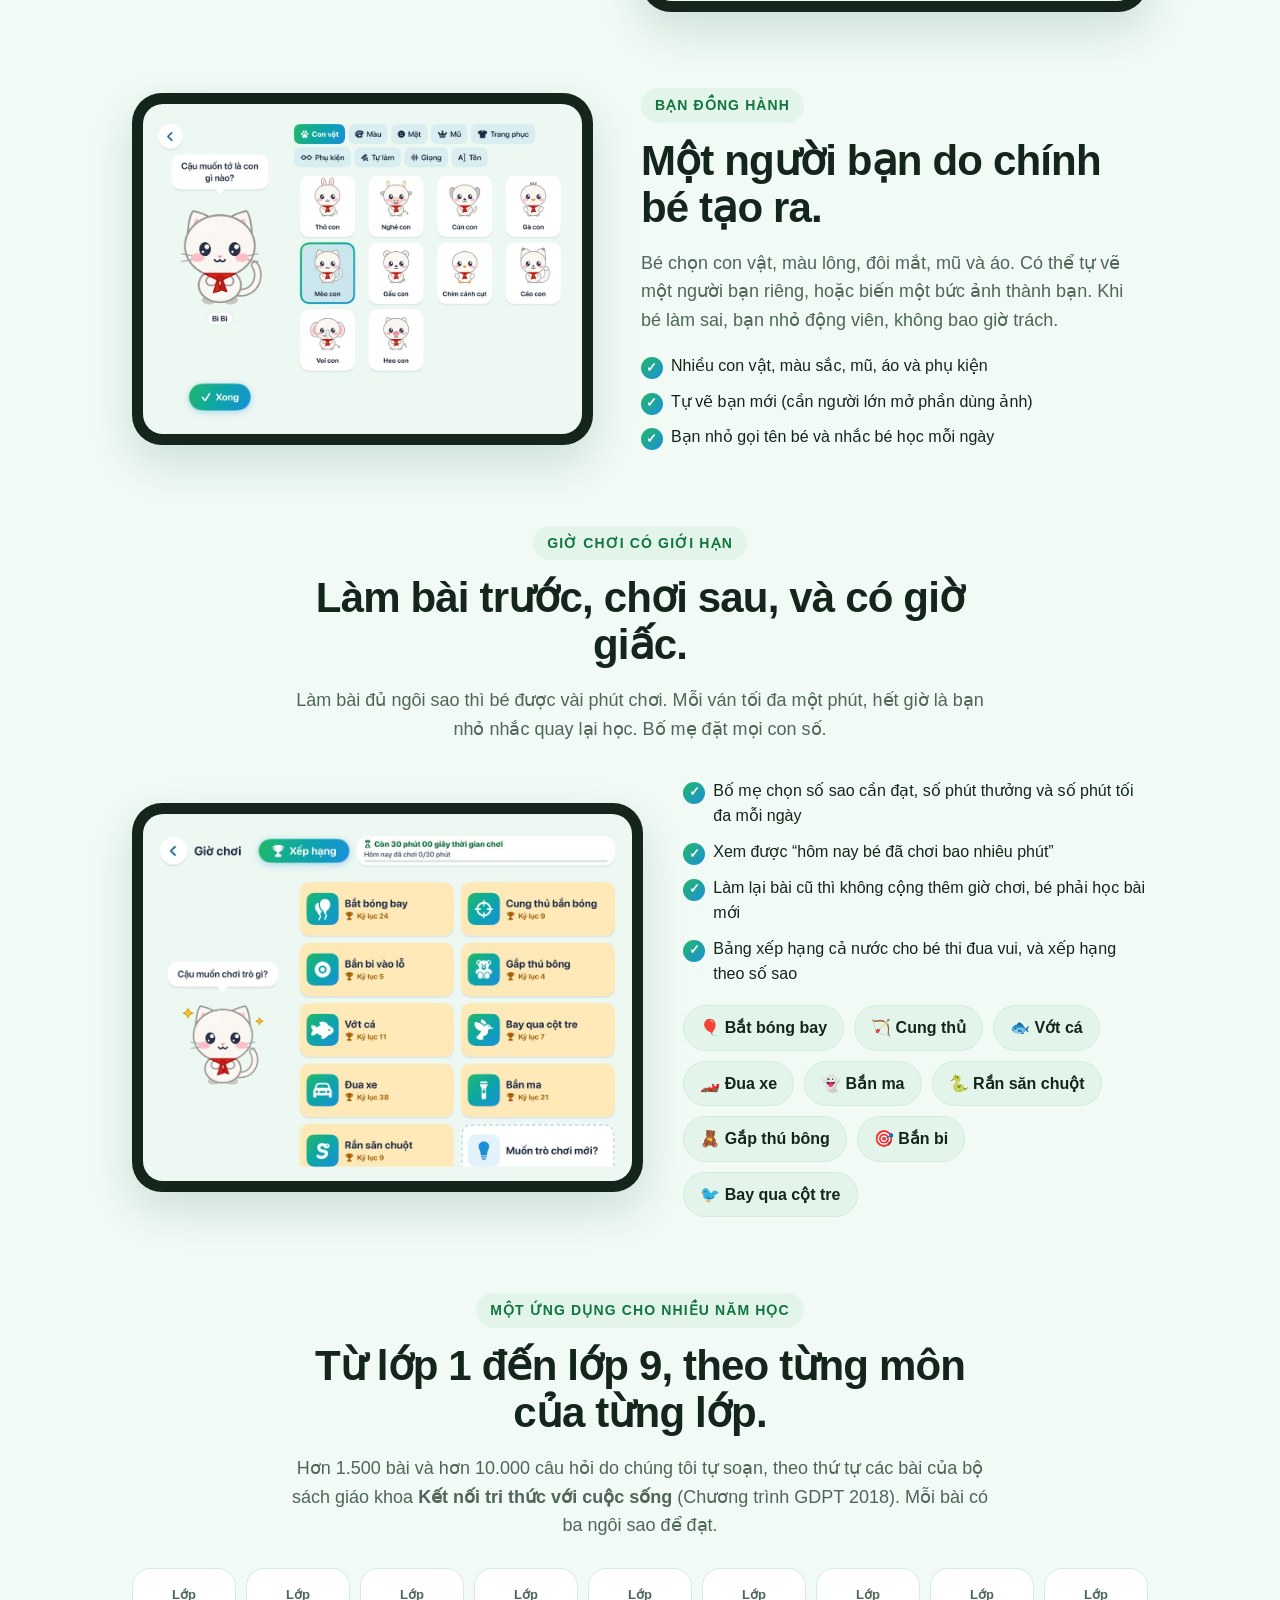
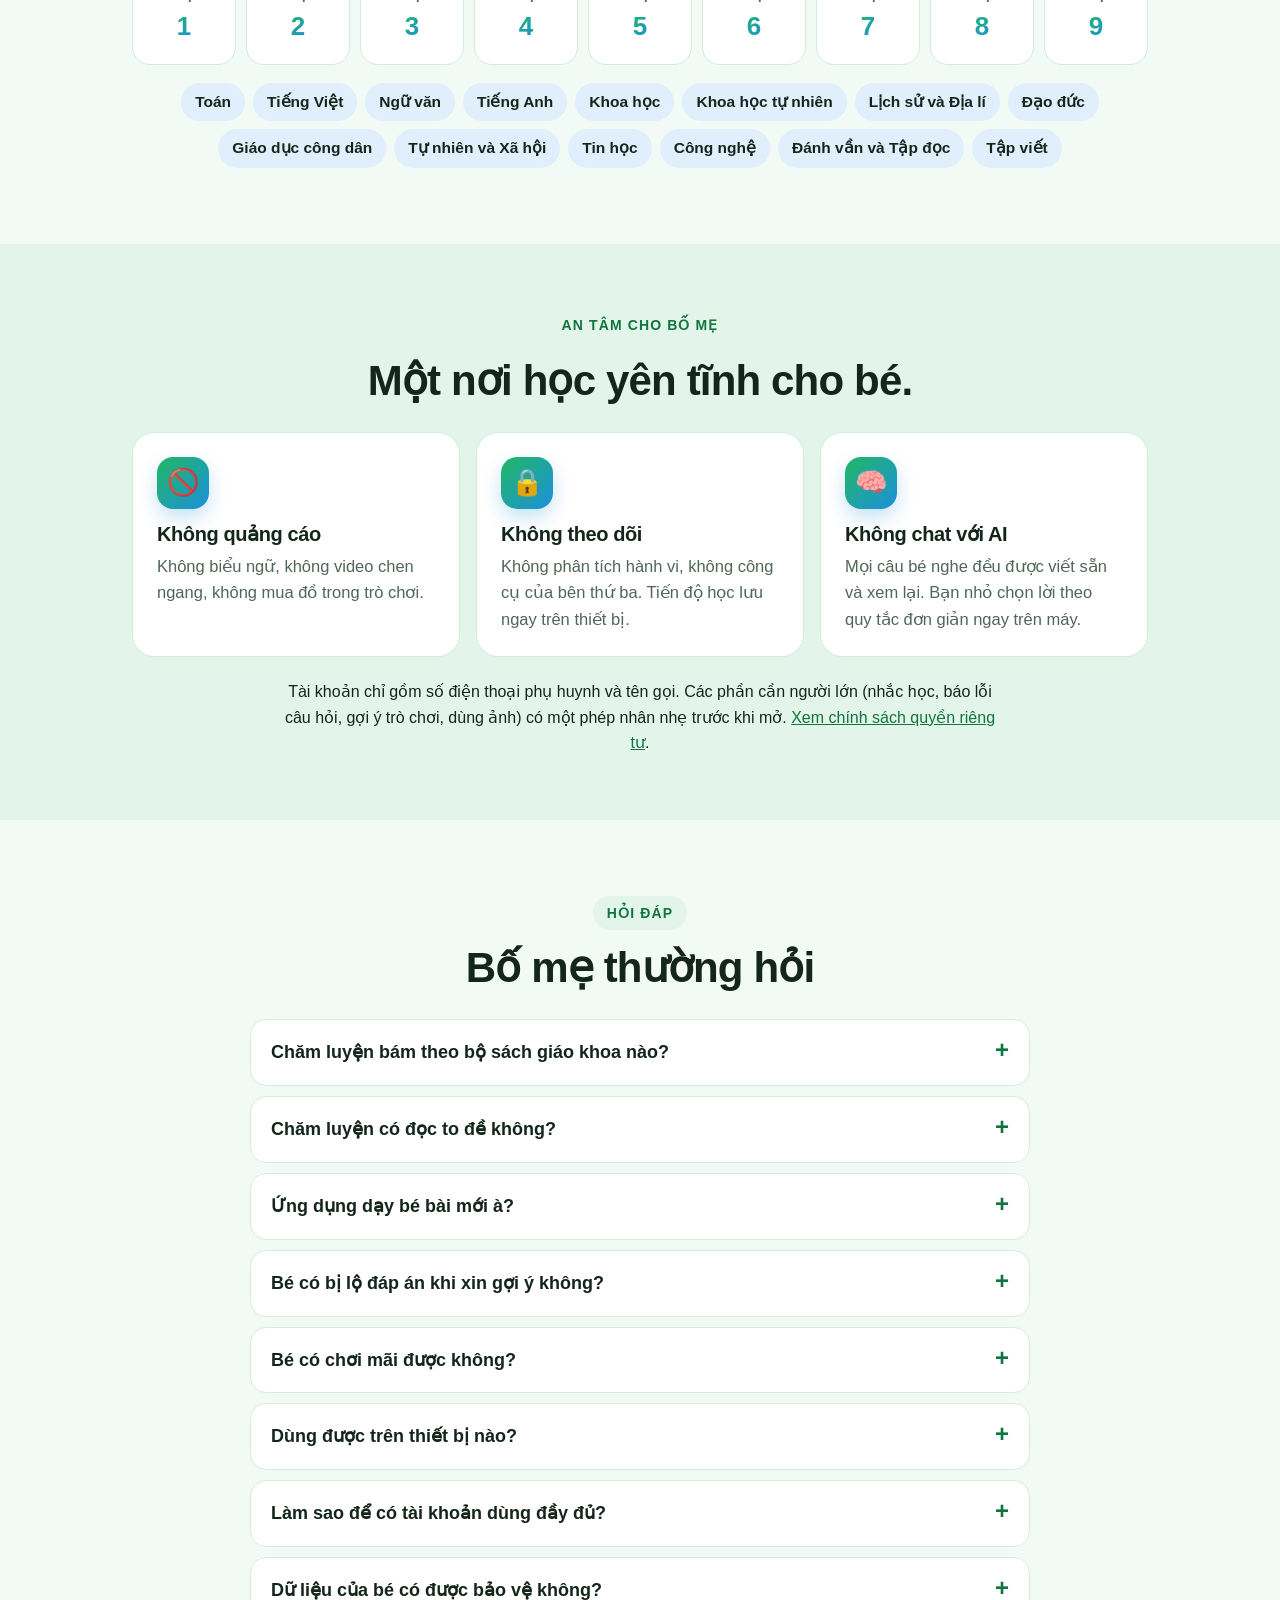
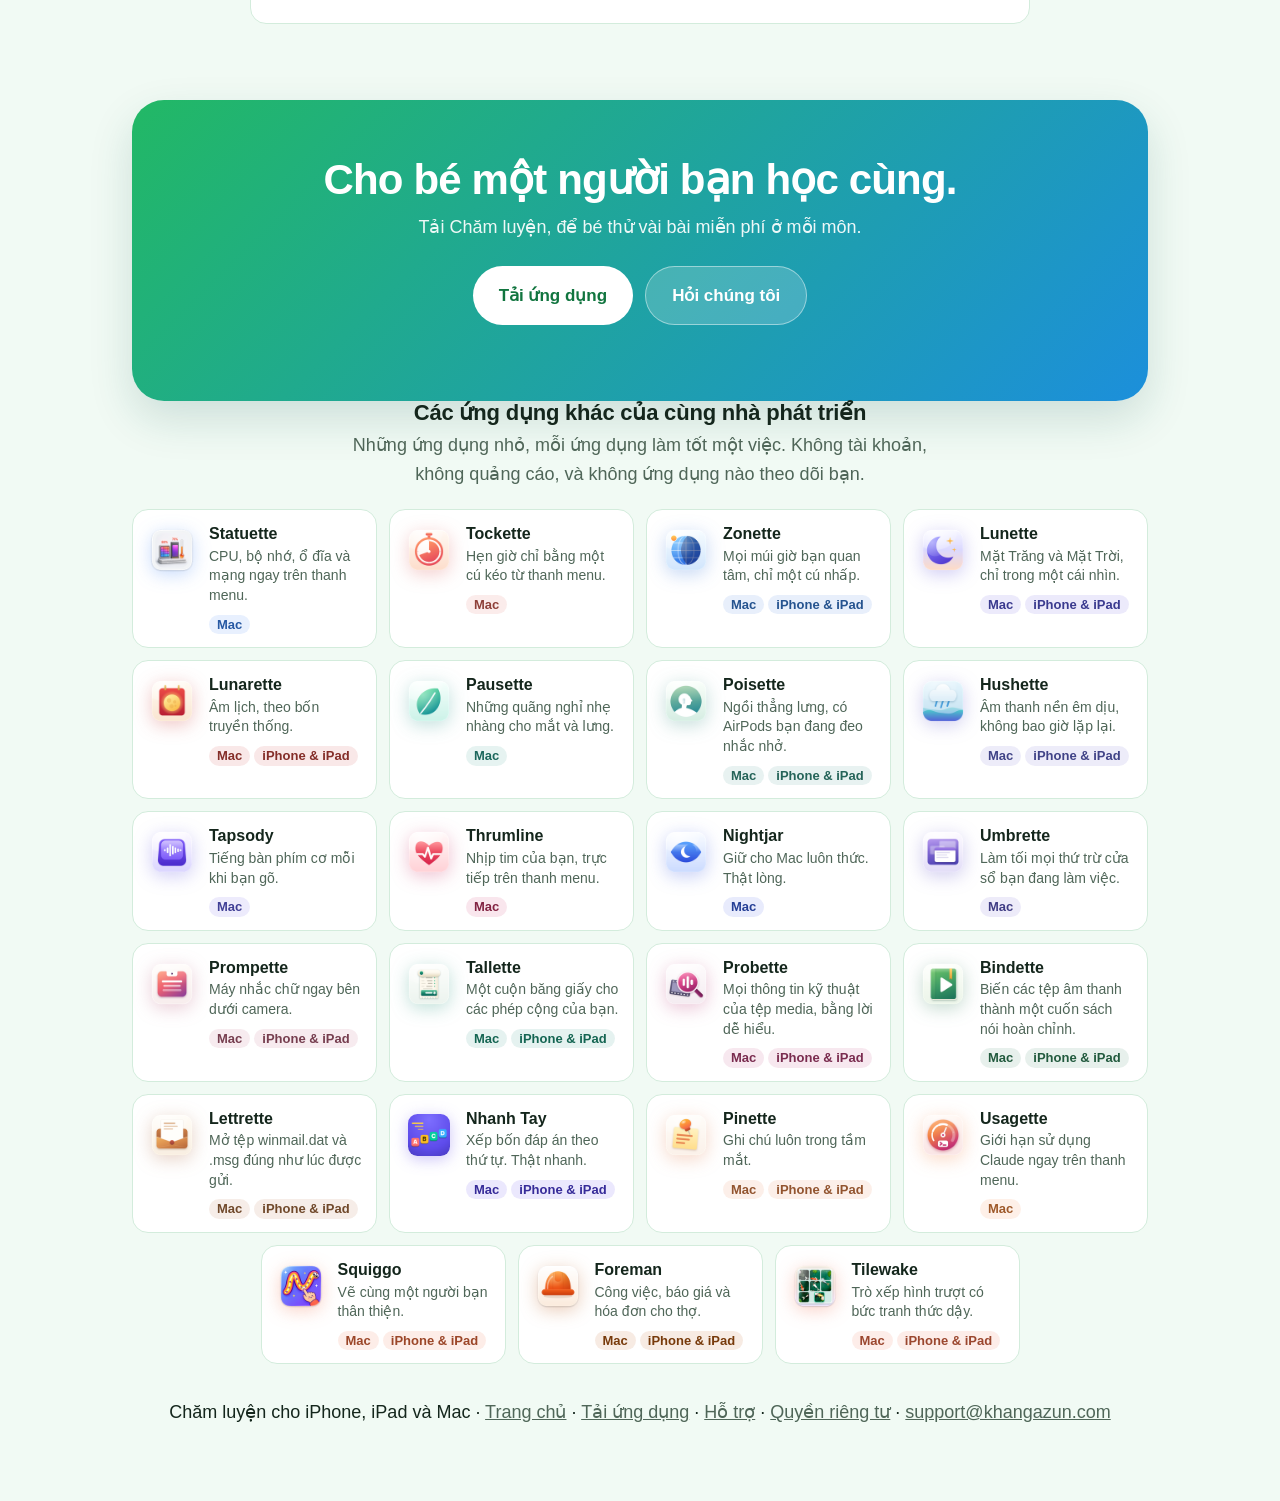
==== commit 4f6e8dc4: "Site: no Android mentions (App Review 2.3.10); sign-up and in-app plans in the support and privacy t" ====
--- a/vi/index.html
+++ b/vi/index.html
@@ -64,7 +64,6 @@
   <div class="family-stores">
     <span class="family-store soon" title="Sắp ra mắt"><img src="../family/badges/mac-vi.svg" alt="Tải về trên Mac App Store: Sắp ra mắt" height="46"><span class="family-soon">Sắp ra mắt</span></span>
     <span class="family-store soon" title="Sắp ra mắt"><img src="../family/badges/ios-vi.svg" alt="Tải về trên App Store cho iPhone và iPad: Sắp ra mắt" height="46"><span class="family-soon">Sắp ra mắt</span></span>
-    <span class="family-store soon" title="Sắp ra mắt"><img src="../family/badges/play-vi.png" alt="Tải nội dung trên Google Play: Sắp ra mắt" height="46"><span class="family-soon">Sắp ra mắt</span></span>
   </div>
   <!-- /family:stores -->
     </div>
@@ -224,7 +223,7 @@
     <details><summary>Ứng dụng dạy bé bài mới à?</summary><p>Không. Chăm luyện là nơi bé luyện bài và làm bài kiểm tra ngắn, bám các môn của từng lớp. Ứng dụng ở bên bé trong lúc làm bài, như một người bạn lớn kiên nhẫn.</p></details>
     <details><summary>Bé có bị lộ đáp án khi xin gợi ý không?</summary><p>Không. Gợi ý đi từng bước: nhắc cách làm, rồi gợi ý lớn hơn, rồi giải thích. Ứng dụng không bao giờ đưa đáp án ngay.</p></details>
     <details><summary>Bé có chơi mãi được không?</summary><p>Không. Bé phải làm bài đủ sao mới có giờ chơi, và mỗi ngày có số phút tối đa do bố mẹ đặt.</p></details>
-    <details><summary>Dùng được trên thiết bị nào?</summary><p>iPhone và iPad (iOS 17 trở lên), Mac (macOS 14 trở lên) và Android (8.0 trở lên), cùng một tài khoản. Xem trang <a href="download.html">Tải ứng dụng</a> để biết bản nào đã có trên cửa hàng.</p></details>
+    <details><summary>Dùng được trên thiết bị nào?</summary><p>iPhone và iPad (iOS 17 trở lên) và Mac (macOS 14 trở lên), cùng một tài khoản. Xem trang <a href="download.html">Tải ứng dụng</a> để biết bản nào đã có trên cửa hàng.</p></details>
     <details><summary>Làm sao để có tài khoản dùng đầy đủ?</summary><p>Mỗi môn có vài bài học thử miễn phí. Để dùng đầy đủ, hãy liên hệ chúng tôi qua trang <a href="support.html">Hỗ trợ</a>.</p></details>
     <details><summary>Dữ liệu của bé có được bảo vệ không?</summary><p>Ứng dụng không có quảng cáo hay theo dõi. Khi chưa có tài khoản, thông tin về bé không rời khỏi thiết bị. Chi tiết ở <a href="privacy.html">chính sách quyền riêng tư</a>.</p></details>
   </div>
@@ -246,34 +245,34 @@
   <h2 id="more-apps-title">Các ứng dụng khác của cùng nhà phát triển</h2>
   <p class="family-sub">Những ứng dụng nhỏ, mỗi ứng dụng làm tốt một việc. Không tài khoản, không quảng cáo, và không ứng dụng nào theo dõi bạn.</p>
   <ul class="family-grid">
-    <li><a class="family-app" href="https://statuette.khangazun.com/vi/" style="--app: #3379f5"><img src="../family/icons/statuette.png" alt="" width="50" height="50" ><span class="family-text"><span class="family-name">Statuette</span><span class="family-tag">CPU, bộ nhớ, ổ đĩa và mạng ngay trên thanh menu.</span><span class="family-platforms"><span>Mac</span></span></span></a></li>
-    <li><a class="family-app" href="https://tockette.khangazun.com/vi/" style="--app: #d9504a"><img src="../family/icons/tockette.png" alt="" width="50" height="50" ><span class="family-text"><span class="family-name">Tockette</span><span class="family-tag">Hẹn giờ chỉ bằng một cú kéo từ thanh menu.</span><span class="family-platforms"><span>Mac</span></span></span></a></li>
-    <li><a class="family-app" href="https://zonette.khangazun.com/vi/" style="--app: #2f6fd6"><img src="../family/icons/zonette.png" alt="" width="50" height="50" ><span class="family-text"><span class="family-name">Zonette</span><span class="family-tag">Mọi múi giờ bạn quan tâm, chỉ một cú nhấp.</span><span class="family-platforms"><span>Mac</span><span>iPhone &amp; iPad</span><span>Android</span></span></span></a></li>
-    <li><a class="family-app" href="https://lunette.khangazun.com/vi/" style="--app: #5146d6"><img src="../family/icons/lunette.png" alt="" width="50" height="50" ><span class="family-text"><span class="family-name">Lunette</span><span class="family-tag">Mặt Trăng và Mặt Trời, chỉ trong một cái nhìn.</span><span class="family-platforms"><span>Mac</span><span>iPhone &amp; iPad</span><span>Android</span></span></span></a></li>
-    <li><a class="family-app" href="https://lunarette.khangazun.com/vi/" style="--app: #c8322f"><img src="../family/icons/lunarette.png" alt="" width="50" height="50" ><span class="family-text"><span class="family-name">Lunarette</span><span class="family-tag">Âm lịch, theo bốn truyền thống.</span><span class="family-platforms"><span>Mac</span><span>iPhone &amp; iPad</span><span>Android</span></span></span></a></li>
-    <li><a class="family-app" href="https://pausette.khangazun.com/vi/" style="--app: #1f8f84"><img src="../family/icons/pausette.png" alt="" width="50" height="50" ><span class="family-text"><span class="family-name">Pausette</span><span class="family-tag">Những quãng nghỉ nhẹ nhàng cho mắt và lưng.</span><span class="family-platforms"><span>Mac</span></span></span></a></li>
-    <li><a class="family-app" href="https://poisette.khangazun.com/vi/" style="--app: #2f8a7e"><img src="../family/icons/poisette.png" alt="" width="50" height="50" ><span class="family-text"><span class="family-name">Poisette</span><span class="family-tag">Ngồi thẳng lưng, có AirPods bạn đang đeo nhắc nhở.</span><span class="family-platforms"><span>Mac</span><span>iPhone &amp; iPad</span></span></span></a></li>
-    <li><a class="family-app" href="https://hushette.khangazun.com/vi/" style="--app: #5b54c9"><img src="../family/icons/hushette.png" alt="" width="50" height="50" ><span class="family-text"><span class="family-name">Hushette</span><span class="family-tag">Âm thanh nền êm dịu, không bao giờ lặp lại.</span><span class="family-platforms"><span>Mac</span><span>iPhone &amp; iPad</span><span>Android</span></span></span></a></li>
-    <li><a class="family-app" href="https://tapsody.khangazun.com/vi/" style="--app: #5b4fe0"><img src="../family/icons/tapsody.png" alt="" width="50" height="50" ><span class="family-text"><span class="family-name">Tapsody</span><span class="family-tag">Tiếng bàn phím cơ mỗi khi bạn gõ.</span><span class="family-platforms"><span>Mac</span></span></span></a></li>
-    <li><a class="family-app" href="https://thrumline.khangazun.com/vi/" style="--app: #c5215a"><img src="../family/icons/thrumline.png" alt="" width="50" height="50" ><span class="family-text"><span class="family-name">Thrumline</span><span class="family-tag">Nhịp tim của bạn, trực tiếp trên thanh menu.</span><span class="family-platforms"><span>Mac</span></span></span></a></li>
-    <li><a class="family-app" href="https://nightjar.khangazun.com/vi/" style="--app: #2f4fe0"><img src="../family/icons/nightjar.png" alt="" width="50" height="50" ><span class="family-text"><span class="family-name">Nightjar</span><span class="family-tag">Giữ cho Mac luôn thức. Thật lòng.</span><span class="family-platforms"><span>Mac</span></span></span></a></li>
-    <li><a class="family-app" href="https://umbrette.khangazun.com/vi/" style="--app: #5b4bc4"><img src="../family/icons/umbrette.png" alt="" width="50" height="50" ><span class="family-text"><span class="family-name">Umbrette</span><span class="family-tag">Làm tối mọi thứ trừ cửa sổ bạn đang làm việc.</span><span class="family-platforms"><span>Mac</span></span></span></a></li>
-    <li><a class="family-app" href="https://prompette.khangazun.com/vi/" style="--app: #b24d6e"><img src="../family/icons/prompette.png" alt="" width="50" height="50" ><span class="family-text"><span class="family-name">Prompette</span><span class="family-tag">Máy nhắc chữ ngay bên dưới camera.</span><span class="family-platforms"><span>Mac</span><span>iPhone &amp; iPad</span><span>Android</span></span></span></a></li>
-    <li><a class="family-app" href="https://tallette.khangazun.com/vi/" style="--app: #148c73"><img src="../family/icons/tallette.png" alt="" width="50" height="50" ><span class="family-text"><span class="family-name">Tallette</span><span class="family-tag">Một cuộn băng giấy cho các phép cộng của bạn.</span><span class="family-platforms"><span>Mac</span><span>iPhone &amp; iPad</span><span>Android</span></span></span></a></li>
-    <li><a class="family-app" href="https://probette.khangazun.com/vi/" style="--app: #b8306f"><img src="../family/icons/probette.png" alt="" width="50" height="50" ><span class="family-text"><span class="family-name">Probette</span><span class="family-tag">Mọi thông tin kỹ thuật của tệp media, bằng lời dễ hiểu.</span><span class="family-platforms"><span>Mac</span><span>iPhone &amp; iPad</span><span>Android</span></span></span></a></li>
-    <li><a class="family-app" href="https://bindette.khangazun.com/vi/" style="--app: #2b7a53"><img src="../family/icons/bindette.png" alt="" width="50" height="50" ><span class="family-text"><span class="family-name">Bindette</span><span class="family-tag">Biến các tệp âm thanh thành một cuốn sách nói hoàn chỉnh.</span><span class="family-platforms"><span>Mac</span><span>iPhone &amp; iPad</span><span>Android</span></span></span></a></li>
-    <li><a class="family-app" href="https://lettrette.khangazun.com/vi/" style="--app: #a85f34"><img src="../family/icons/lettrette.png" alt="" width="50" height="50" ><span class="family-text"><span class="family-name">Lettrette</span><span class="family-tag">Mở tệp winmail.dat và .msg đúng như lúc được gửi.</span><span class="family-platforms"><span>Mac</span><span>iPhone &amp; iPad</span></span></span></a></li>
-    <li><a class="family-app" href="https://nhanhtay.khangazun.com/vi/" style="--app: #4b2ee6"><img src="../family/icons/nhanhtay.png" alt="" width="50" height="50"  class="round"><span class="family-text"><span class="family-name">Nhanh Tay</span><span class="family-tag">Xếp bốn đáp án theo thứ tự. Thật nhanh.</span><span class="family-platforms"><span>Mac</span><span>iPhone &amp; iPad</span><span>Android</span></span></span></a></li>
-    <li><a class="family-app" href="https://pinette.khangazun.com/vi/" style="--app: #e0703a"><img src="../family/icons/pinette.png" alt="" width="50" height="50" ><span class="family-text"><span class="family-name">Pinette</span><span class="family-tag">Ghi chú luôn trong tầm mắt.</span><span class="family-platforms"><span>Mac</span><span>iPhone &amp; iPad</span><span>Android</span></span></span></a></li>
-    <li><a class="family-app" href="https://usagette.khangazun.com/vi/" style="--app: #f27833"><img src="../family/icons/usagette.png" alt="" width="50" height="50" ><span class="family-text"><span class="family-name">Usagette</span><span class="family-tag">Giới hạn sử dụng Claude ngay trên thanh menu.</span><span class="family-platforms"><span>Mac</span></span></span></a></li>
-    <li><a class="family-app" href="https://squiggo.khangazun.com/vi/" style="--app: #EE5A2F"><img src="../family/icons/squiggo.png" alt="" width="50" height="50" ><span class="family-text"><span class="family-name">Squiggo</span><span class="family-tag">Vẽ cùng một người bạn thân thiện.</span><span class="family-platforms"><span>Mac</span><span>iPhone &amp; iPad</span><span>Android</span></span></span></a></li>
-    <li><a class="family-app" href="https://foreman.khangazun.com/vi/" style="--app: #b34700"><img src="../family/icons/foreman.png" alt="" width="50" height="50" ><span class="family-text"><span class="family-name">Foreman</span><span class="family-tag">Công việc, báo giá và hóa đơn cho thợ.</span><span class="family-platforms"><span>Mac</span><span>iPhone &amp; iPad</span><span>Android</span></span></span></a></li>
-    <li><a class="family-app" href="https://tilewake.khangazun.com/vi/" style="--app: #EE5B3B"><img src="../family/icons/tilewake.png" alt="" width="50" height="50" ><span class="family-text"><span class="family-name">Tilewake</span><span class="family-tag">Trò xếp hình trượt có bức tranh thức dậy.</span><span class="family-platforms"><span>Mac</span><span>iPhone &amp; iPad</span><span>Android</span></span></span></a></li>
+    <li><a class="family-app" href="https://statuette.khangazun.com/vi/" style="--app: #3379f5"><img src="../family/icons/statuette.png" alt="" width="50" height="50" loading="lazy"><span class="family-text"><span class="family-name">Statuette</span><span class="family-tag">CPU, bộ nhớ, ổ đĩa và mạng ngay trên thanh menu.</span><span class="family-platforms"><span>Mac</span></span></span></a></li>
+    <li><a class="family-app" href="https://tockette.khangazun.com/vi/" style="--app: #d9504a"><img src="../family/icons/tockette.png" alt="" width="50" height="50" loading="lazy"><span class="family-text"><span class="family-name">Tockette</span><span class="family-tag">Hẹn giờ chỉ bằng một cú kéo từ thanh menu.</span><span class="family-platforms"><span>Mac</span></span></span></a></li>
+    <li><a class="family-app" href="https://zonette.khangazun.com/vi/" style="--app: #2f6fd6"><img src="../family/icons/zonette.png" alt="" width="50" height="50" loading="lazy"><span class="family-text"><span class="family-name">Zonette</span><span class="family-tag">Mọi múi giờ bạn quan tâm, chỉ một cú nhấp.</span><span class="family-platforms"><span>Mac</span><span>iPhone &amp; iPad</span></span></span></a></li>
+    <li><a class="family-app" href="https://lunette.khangazun.com/vi/" style="--app: #5146d6"><img src="../family/icons/lunette.png" alt="" width="50" height="50" loading="lazy"><span class="family-text"><span class="family-name">Lunette</span><span class="family-tag">Mặt Trăng và Mặt Trời, chỉ trong một cái nhìn.</span><span class="family-platforms"><span>Mac</span><span>iPhone &amp; iPad</span></span></span></a></li>
+    <li><a class="family-app" href="https://lunarette.khangazun.com/vi/" style="--app: #c8322f"><img src="../family/icons/lunarette.png" alt="" width="50" height="50" loading="lazy"><span class="family-text"><span class="family-name">Lunarette</span><span class="family-tag">Âm lịch, theo bốn truyền thống.</span><span class="family-platforms"><span>Mac</span><span>iPhone &amp; iPad</span></span></span></a></li>
+    <li><a class="family-app" href="https://pausette.khangazun.com/vi/" style="--app: #1f8f84"><img src="../family/icons/pausette.png" alt="" width="50" height="50" loading="lazy"><span class="family-text"><span class="family-name">Pausette</span><span class="family-tag">Những quãng nghỉ nhẹ nhàng cho mắt và lưng.</span><span class="family-platforms"><span>Mac</span></span></span></a></li>
+    <li><a class="family-app" href="https://poisette.khangazun.com/vi/" style="--app: #2f8a7e"><img src="../family/icons/poisette.png" alt="" width="50" height="50" loading="lazy"><span class="family-text"><span class="family-name">Poisette</span><span class="family-tag">Ngồi thẳng lưng, có AirPods bạn đang đeo nhắc nhở.</span><span class="family-platforms"><span>Mac</span><span>iPhone &amp; iPad</span></span></span></a></li>
+    <li><a class="family-app" href="https://hushette.khangazun.com/vi/" style="--app: #5b54c9"><img src="../family/icons/hushette.png" alt="" width="50" height="50" loading="lazy"><span class="family-text"><span class="family-name">Hushette</span><span class="family-tag">Âm thanh nền êm dịu, không bao giờ lặp lại.</span><span class="family-platforms"><span>Mac</span><span>iPhone &amp; iPad</span></span></span></a></li>
+    <li><a class="family-app" href="https://tapsody.khangazun.com/vi/" style="--app: #5b4fe0"><img src="../family/icons/tapsody.png" alt="" width="50" height="50" loading="lazy"><span class="family-text"><span class="family-name">Tapsody</span><span class="family-tag">Tiếng bàn phím cơ mỗi khi bạn gõ.</span><span class="family-platforms"><span>Mac</span></span></span></a></li>
+    <li><a class="family-app" href="https://thrumline.khangazun.com/vi/" style="--app: #c5215a"><img src="../family/icons/thrumline.png" alt="" width="50" height="50" loading="lazy"><span class="family-text"><span class="family-name">Thrumline</span><span class="family-tag">Nhịp tim của bạn, trực tiếp trên thanh menu.</span><span class="family-platforms"><span>Mac</span></span></span></a></li>
+    <li><a class="family-app" href="https://nightjar.khangazun.com/vi/" style="--app: #2f4fe0"><img src="../family/icons/nightjar.png" alt="" width="50" height="50" loading="lazy"><span class="family-text"><span class="family-name">Nightjar</span><span class="family-tag">Giữ cho Mac luôn thức. Thật lòng.</span><span class="family-platforms"><span>Mac</span></span></span></a></li>
+    <li><a class="family-app" href="https://umbrette.khangazun.com/vi/" style="--app: #5b4bc4"><img src="../family/icons/umbrette.png" alt="" width="50" height="50" loading="lazy"><span class="family-text"><span class="family-name">Umbrette</span><span class="family-tag">Làm tối mọi thứ trừ cửa sổ bạn đang làm việc.</span><span class="family-platforms"><span>Mac</span></span></span></a></li>
+    <li><a class="family-app" href="https://prompette.khangazun.com/vi/" style="--app: #b24d6e"><img src="../family/icons/prompette.png" alt="" width="50" height="50" loading="lazy"><span class="family-text"><span class="family-name">Prompette</span><span class="family-tag">Máy nhắc chữ ngay bên dưới camera.</span><span class="family-platforms"><span>Mac</span><span>iPhone &amp; iPad</span></span></span></a></li>
+    <li><a class="family-app" href="https://tallette.khangazun.com/vi/" style="--app: #148c73"><img src="../family/icons/tallette.png" alt="" width="50" height="50" loading="lazy"><span class="family-text"><span class="family-name">Tallette</span><span class="family-tag">Một cuộn băng giấy cho các phép cộng của bạn.</span><span class="family-platforms"><span>Mac</span><span>iPhone &amp; iPad</span></span></span></a></li>
+    <li><a class="family-app" href="https://probette.khangazun.com/vi/" style="--app: #b8306f"><img src="../family/icons/probette.png" alt="" width="50" height="50" loading="lazy"><span class="family-text"><span class="family-name">Probette</span><span class="family-tag">Mọi thông tin kỹ thuật của tệp media, bằng lời dễ hiểu.</span><span class="family-platforms"><span>Mac</span><span>iPhone &amp; iPad</span></span></span></a></li>
+    <li><a class="family-app" href="https://bindette.khangazun.com/vi/" style="--app: #2b7a53"><img src="../family/icons/bindette.png" alt="" width="50" height="50" loading="lazy"><span class="family-text"><span class="family-name">Bindette</span><span class="family-tag">Biến các tệp âm thanh thành một cuốn sách nói hoàn chỉnh.</span><span class="family-platforms"><span>Mac</span><span>iPhone &amp; iPad</span></span></span></a></li>
+    <li><a class="family-app" href="https://lettrette.khangazun.com/vi/" style="--app: #a85f34"><img src="../family/icons/lettrette.png" alt="" width="50" height="50" loading="lazy"><span class="family-text"><span class="family-name">Lettrette</span><span class="family-tag">Mở tệp winmail.dat và .msg đúng như lúc được gửi.</span><span class="family-platforms"><span>Mac</span><span>iPhone &amp; iPad</span></span></span></a></li>
+    <li><a class="family-app" href="https://nhanhtay.khangazun.com/vi/" style="--app: #4b2ee6"><img src="../family/icons/nhanhtay.png" alt="" width="50" height="50" loading="lazy" class="round"><span class="family-text"><span class="family-name">Nhanh Tay</span><span class="family-tag">Xếp bốn đáp án theo thứ tự. Thật nhanh.</span><span class="family-platforms"><span>Mac</span><span>iPhone &amp; iPad</span></span></span></a></li>
+    <li><a class="family-app" href="https://pinette.khangazun.com/vi/" style="--app: #e0703a"><img src="../family/icons/pinette.png" alt="" width="50" height="50" loading="lazy"><span class="family-text"><span class="family-name">Pinette</span><span class="family-tag">Ghi chú luôn trong tầm mắt.</span><span class="family-platforms"><span>Mac</span><span>iPhone &amp; iPad</span></span></span></a></li>
+    <li><a class="family-app" href="https://usagette.khangazun.com/vi/" style="--app: #f27833"><img src="../family/icons/usagette.png" alt="" width="50" height="50" loading="lazy"><span class="family-text"><span class="family-name">Usagette</span><span class="family-tag">Giới hạn sử dụng Claude ngay trên thanh menu.</span><span class="family-platforms"><span>Mac</span></span></span></a></li>
+    <li><a class="family-app" href="https://squiggo.khangazun.com/vi/" style="--app: #EE5A2F"><img src="../family/icons/squiggo.png" alt="" width="50" height="50" loading="lazy"><span class="family-text"><span class="family-name">Squiggo</span><span class="family-tag">Vẽ cùng một người bạn thân thiện.</span><span class="family-platforms"><span>Mac</span><span>iPhone &amp; iPad</span></span></span></a></li>
+    <li><a class="family-app" href="https://foreman.khangazun.com/vi/" style="--app: #b34700"><img src="../family/icons/foreman.png" alt="" width="50" height="50" loading="lazy"><span class="family-text"><span class="family-name">Foreman</span><span class="family-tag">Công việc, báo giá và hóa đơn cho thợ.</span><span class="family-platforms"><span>Mac</span><span>iPhone &amp; iPad</span></span></span></a></li>
+    <li><a class="family-app" href="https://tilewake.khangazun.com/vi/" style="--app: #EE5B3B"><img src="../family/icons/tilewake.png" alt="" width="50" height="50" loading="lazy"><span class="family-text"><span class="family-name">Tilewake</span><span class="family-tag">Trò xếp hình trượt có bức tranh thức dậy.</span><span class="family-platforms"><span>Mac</span><span>iPhone &amp; iPad</span></span></span></a></li>
   </ul>
 </section>
 <!-- /family:apps -->
 <footer>
-<p>Chăm luyện cho iPhone, iPad, Mac và Android · <a href="./">Trang chủ</a> · <a href="download.html">Tải ứng dụng</a> · <a href="support.html">Hỗ trợ</a> · <a href="privacy.html">Quyền riêng tư</a> · <a href="mailto:support@khangazun.com?subject=H%E1%BB%97%20tr%E1%BB%A3%20Ch%C4%83m%20luy%E1%BB%87n&body=Chuy%E1%BB%87n%20g%C3%AC%20%C4%91%C3%A3%20x%E1%BA%A3y%20ra%3A%0A%0A%0A%C4%90i%E1%BB%81u%20t%C3%B4i%20mong%20%C4%91%E1%BB%A3i%3A%0A%0A%0ATh%C3%B4ng%20tin%20th%C3%AAm%3A%0A-%20Thi%E1%BA%BFt%20b%E1%BB%8B%20%28iPhone%2C%20iPad%2C%20Mac%20hay%20Android%29%2C%20v%C3%A0%20phi%C3%AAn%20b%E1%BA%A3n%20h%E1%BB%87%20%C4%91i%E1%BB%81u%20h%C3%A0nh%3A%0A-%20Phi%C3%AAn%20b%E1%BA%A3n%20Ch%C4%83m%20luy%E1%BB%87n%3A%0A">support@khangazun.com</a></p>
+<p>Chăm luyện cho iPhone, iPad và Mac · <a href="./">Trang chủ</a> · <a href="download.html">Tải ứng dụng</a> · <a href="support.html">Hỗ trợ</a> · <a href="privacy.html">Quyền riêng tư</a> · <a href="mailto:support@khangazun.com?subject=H%E1%BB%97%20tr%E1%BB%A3%20Ch%C4%83m%20luy%E1%BB%87n&body=Chuy%E1%BB%87n%20g%C3%AC%20%C4%91%C3%A3%20x%E1%BA%A3y%20ra%3A%0A%0A%0A%C4%90i%E1%BB%81u%20t%C3%B4i%20mong%20%C4%91%E1%BB%A3i%3A%0A%0A%0ATh%C3%B4ng%20tin%20th%C3%AAm%3A%0A-%20Thi%E1%BA%BFt%20b%E1%BB%8B%20%28iPhone%2C%20iPad%20hay%20Mac%29%2C%20v%C3%A0%20phi%C3%AAn%20b%E1%BA%A3n%20h%E1%BB%87%20%C4%91i%E1%BB%81u%20h%C3%A0nh%3A%0A-%20Phi%C3%AAn%20b%E1%BA%A3n%20Ch%C4%83m%20luy%E1%BB%87n%3A%0A">support@khangazun.com</a></p>
 </footer>
 <script src="../home.js" defer></script>
 </main>
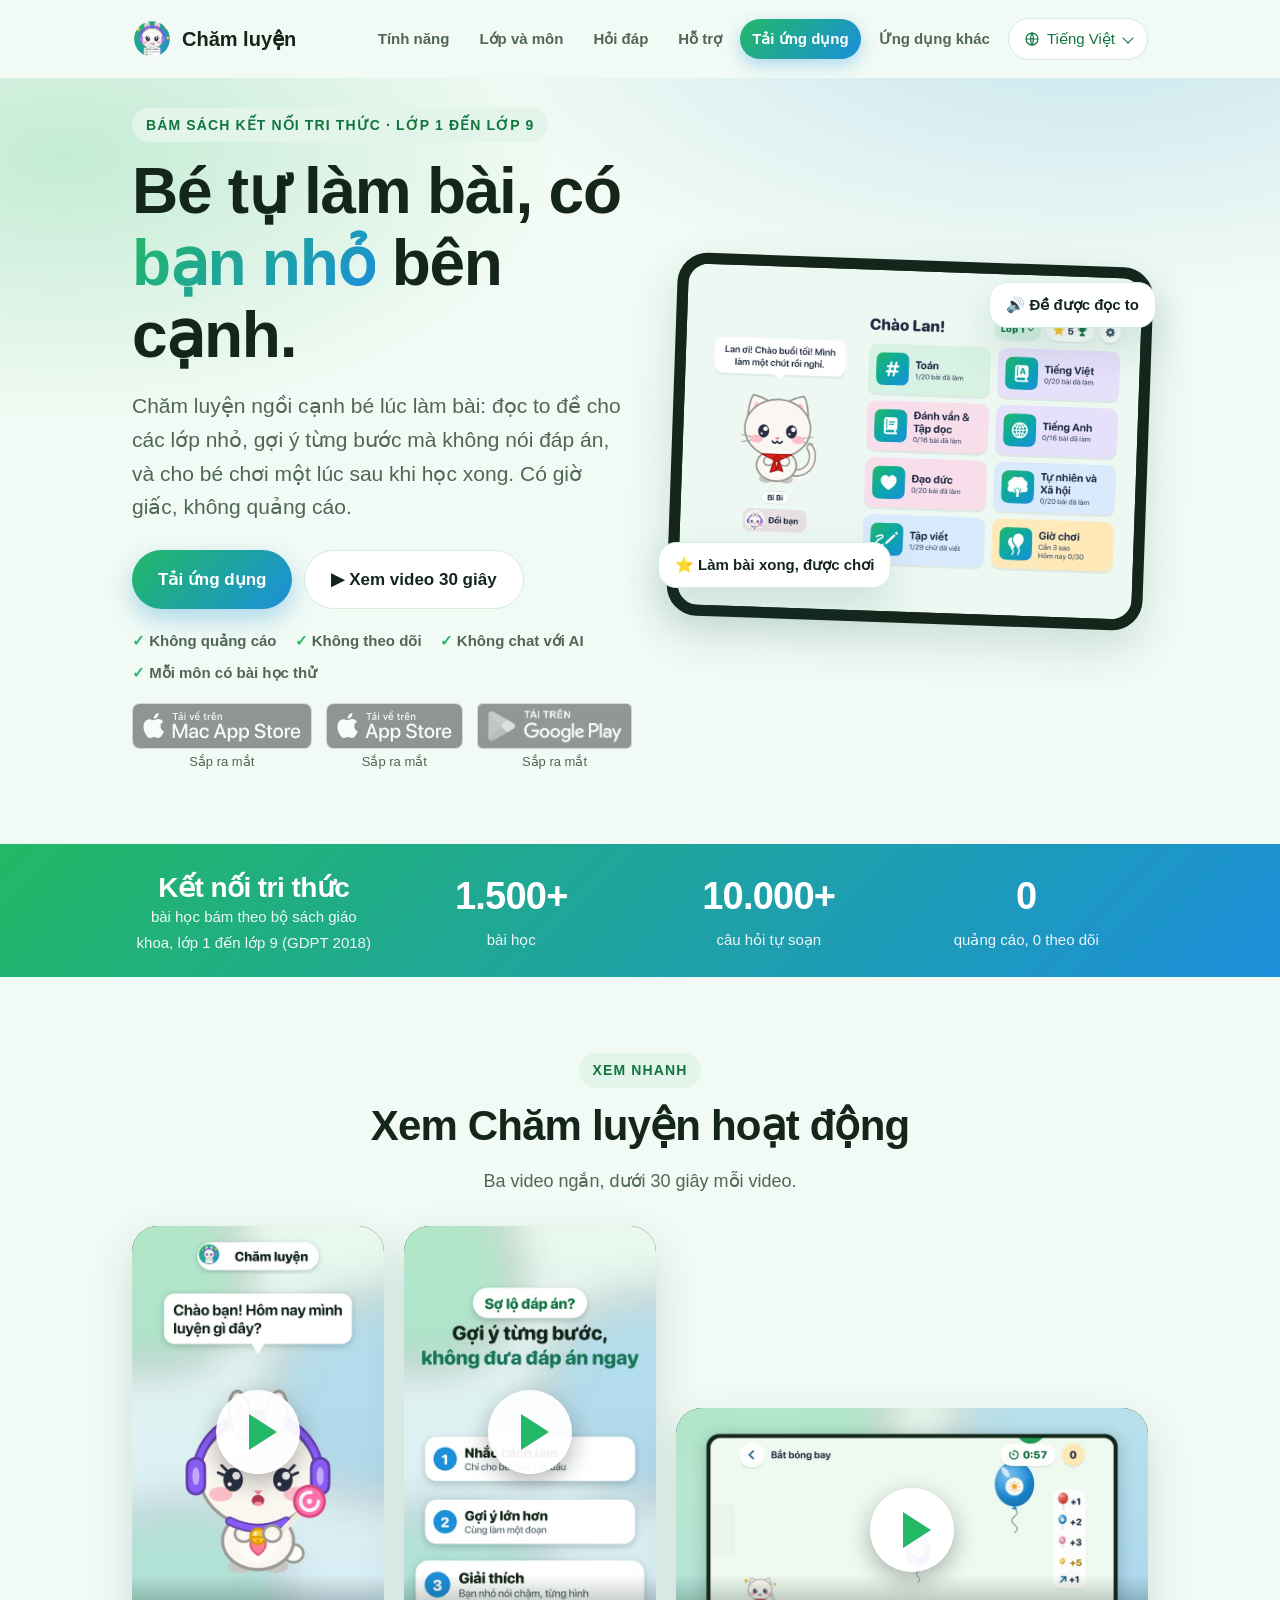
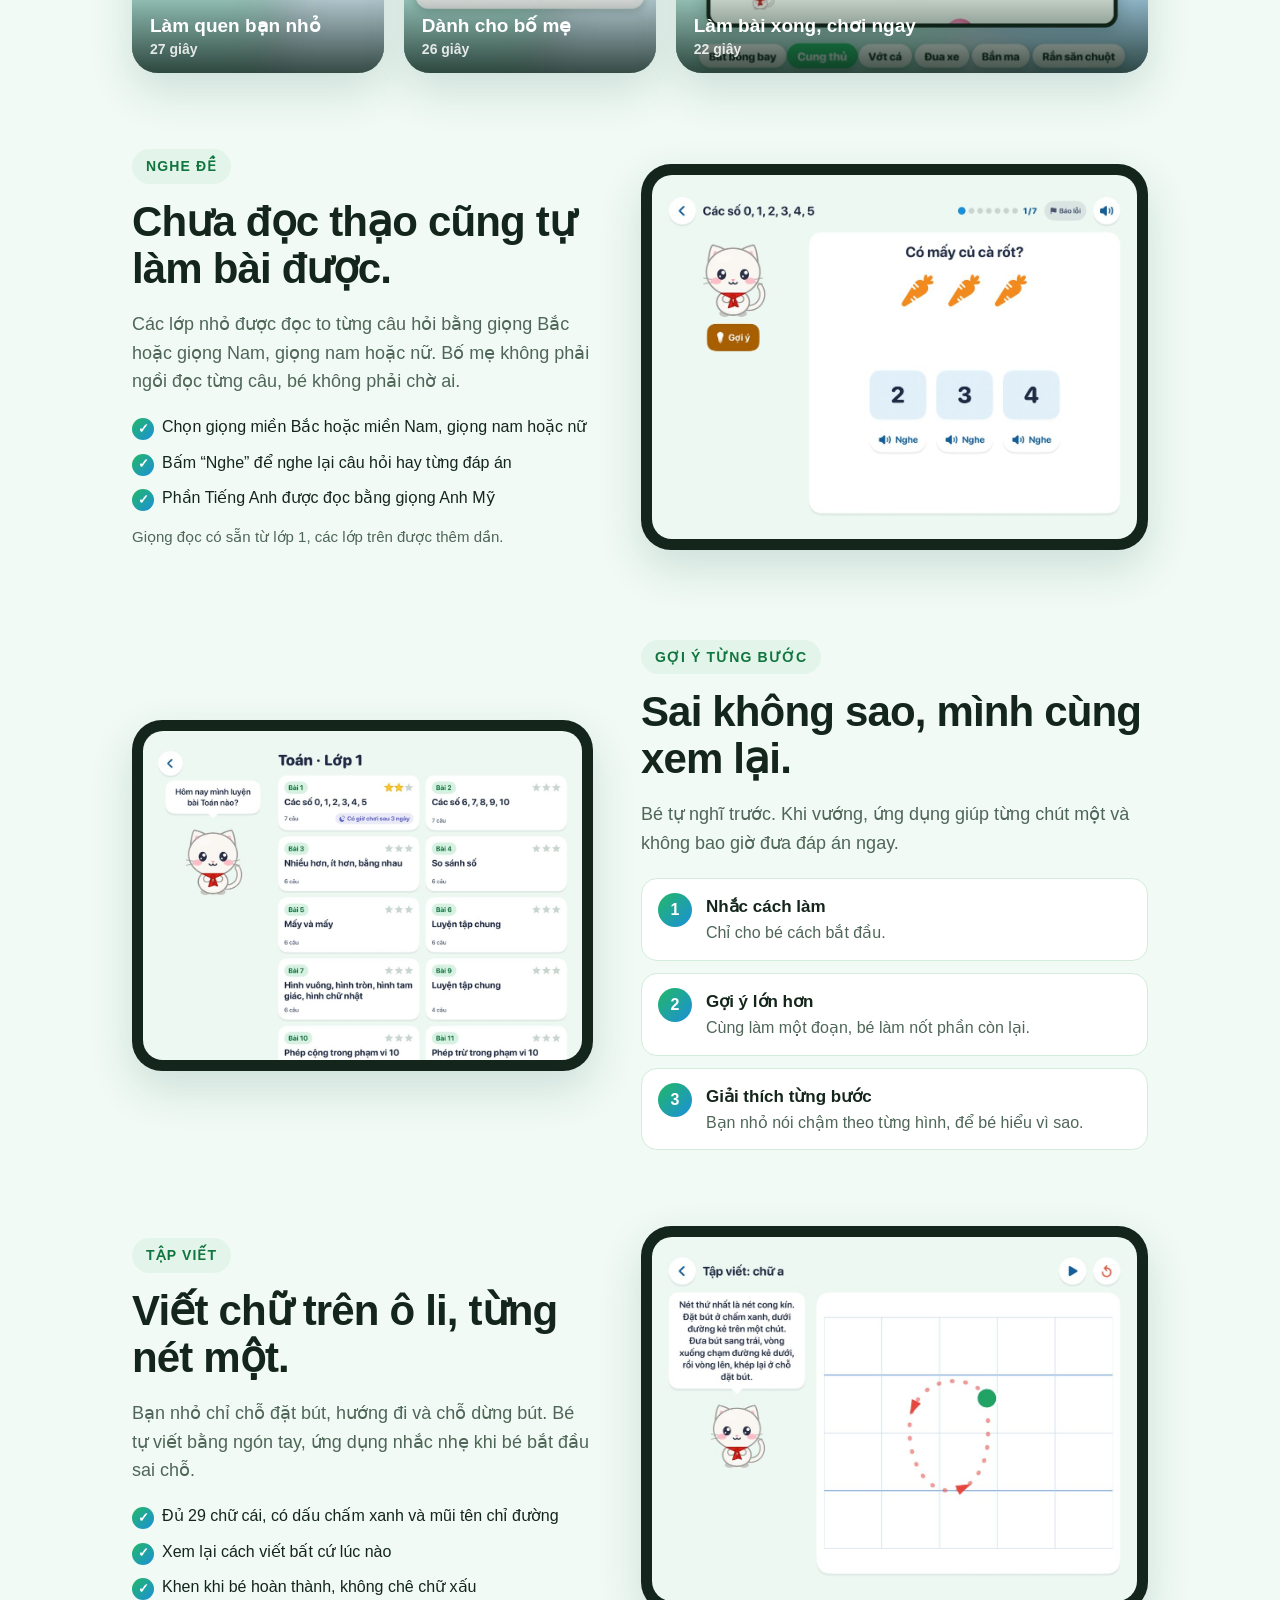
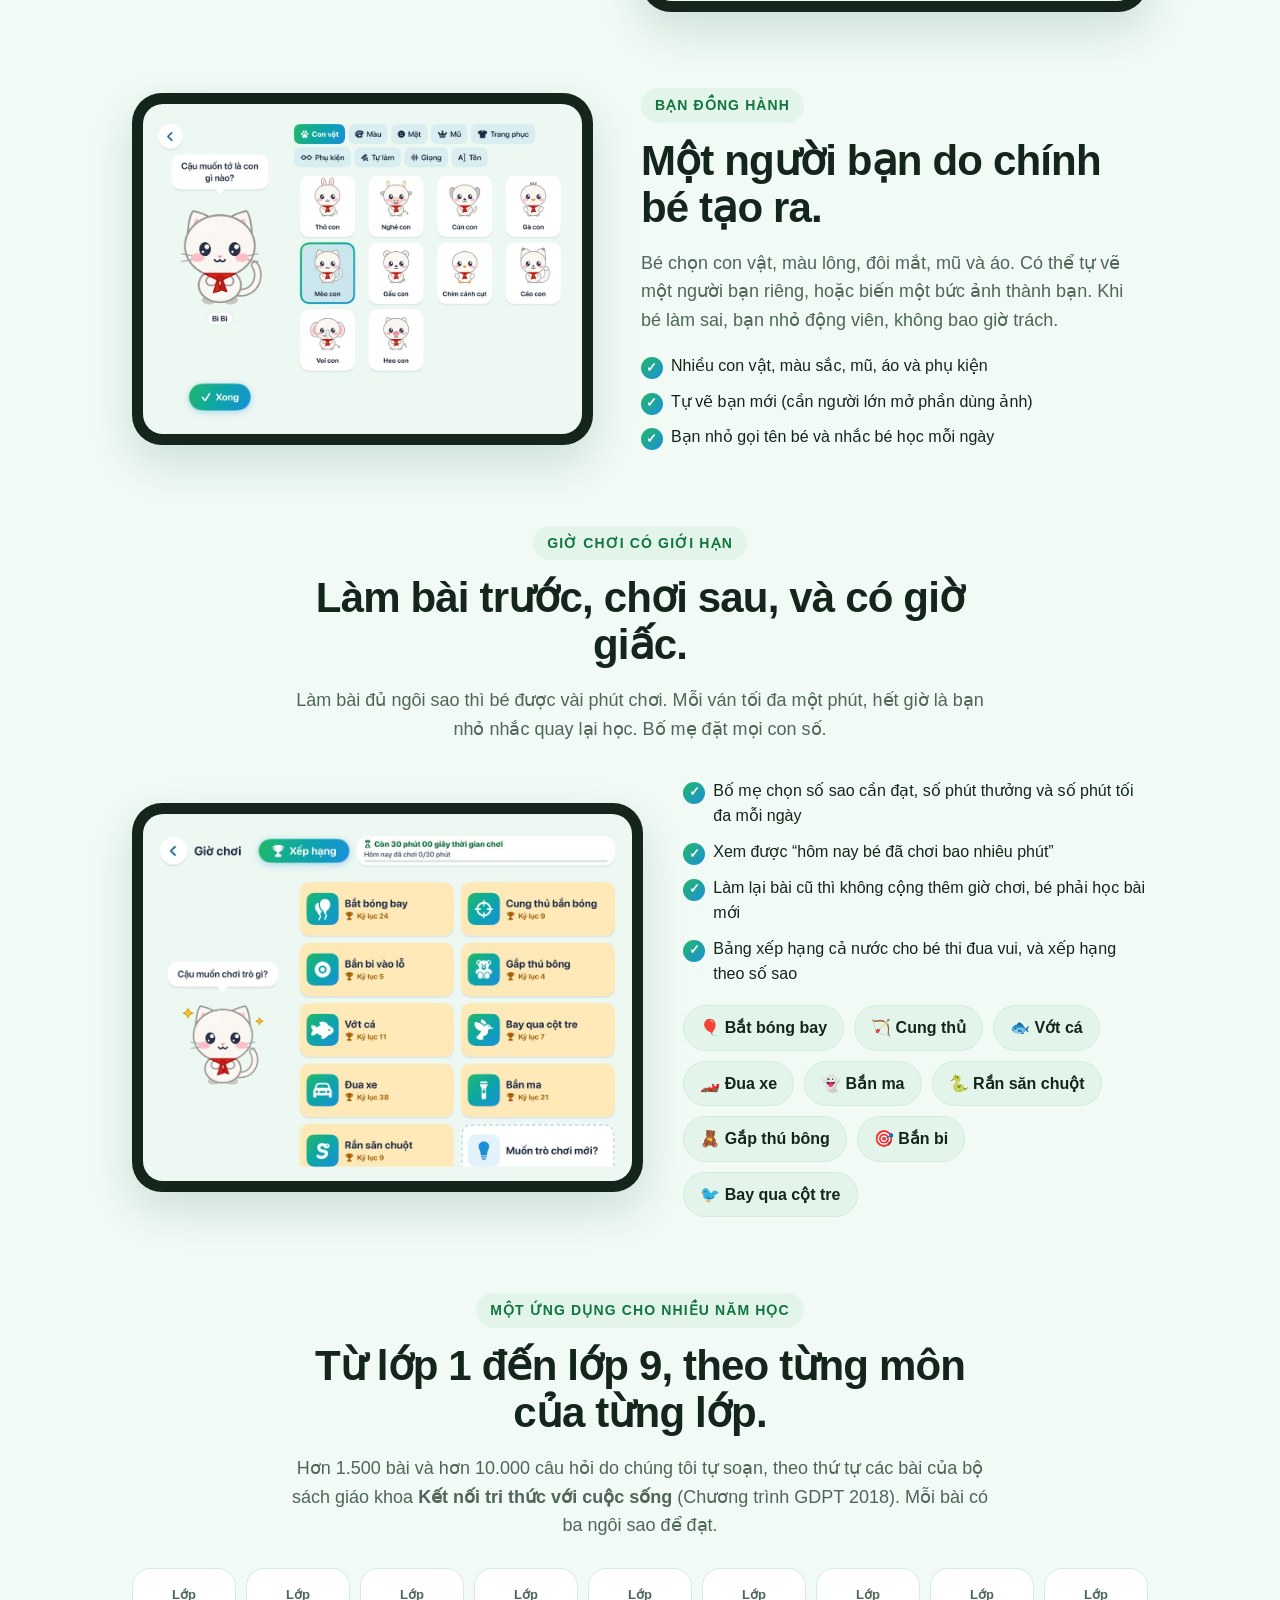
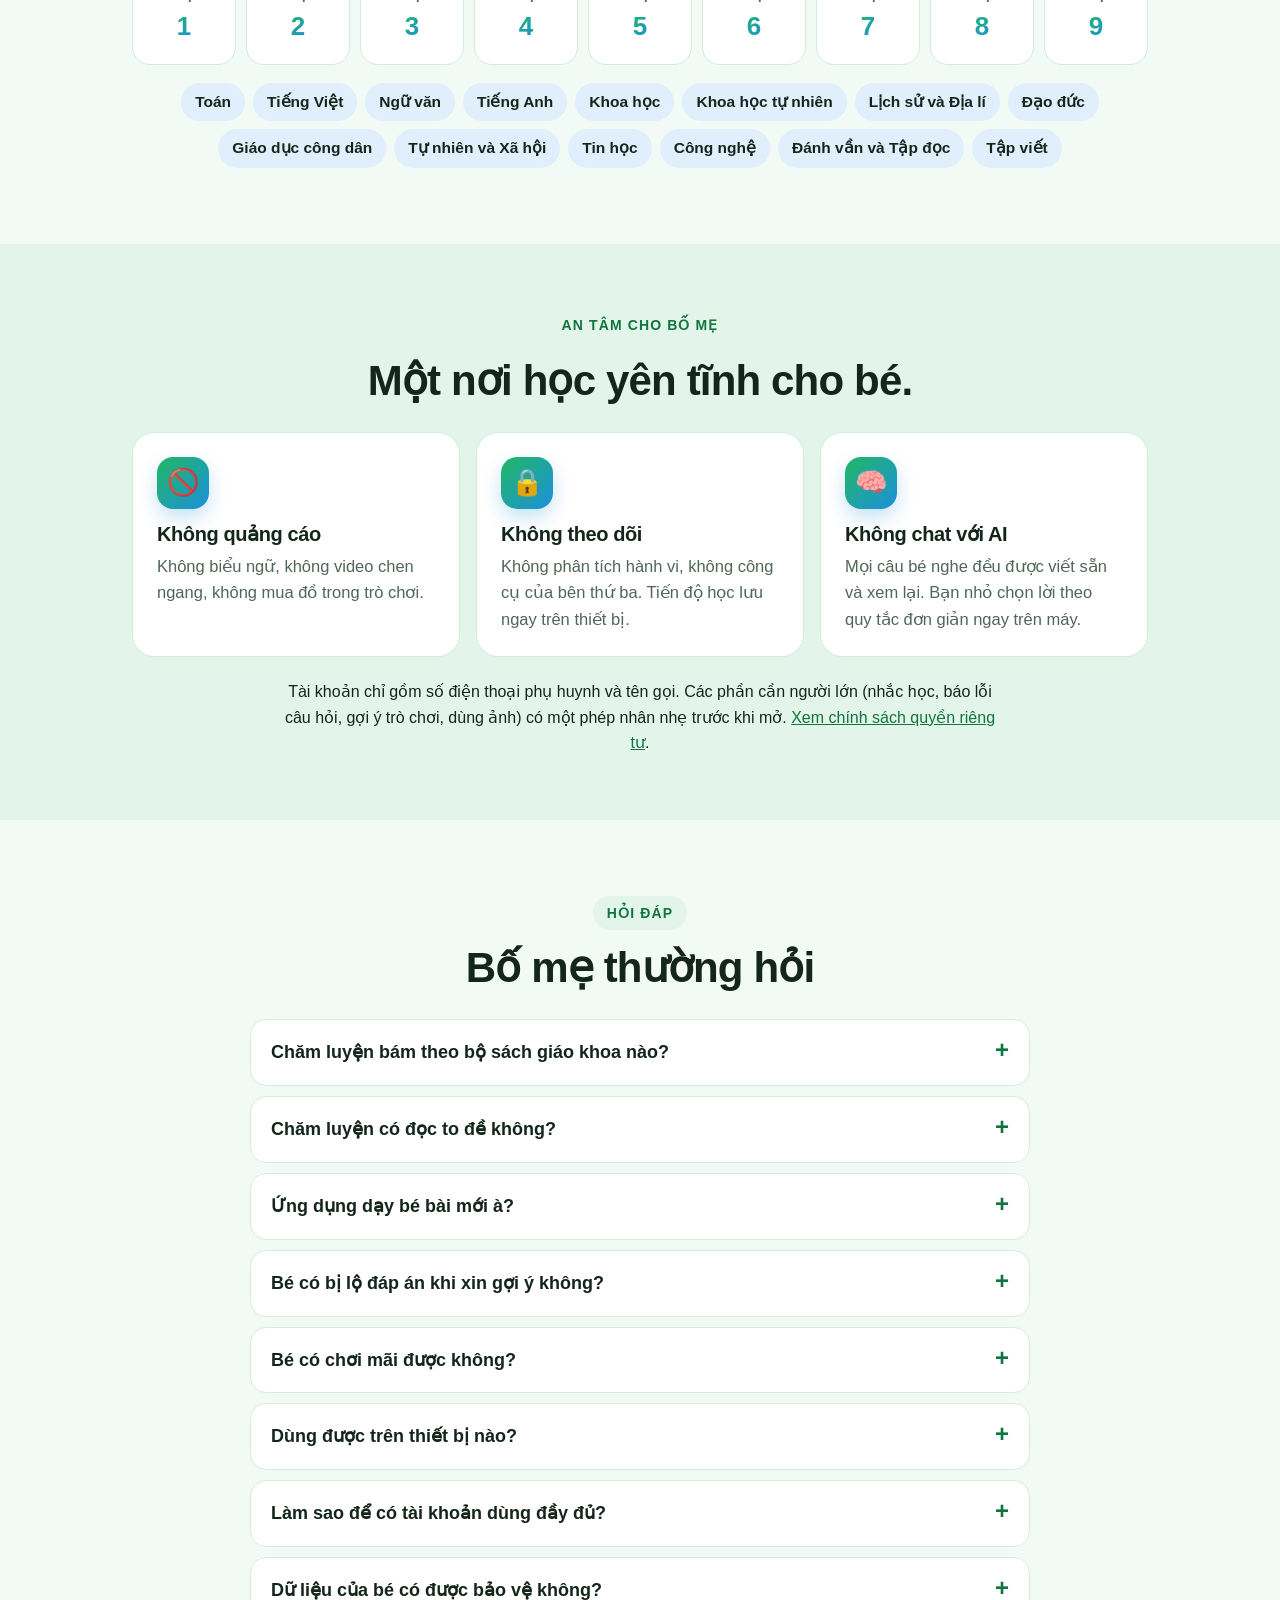
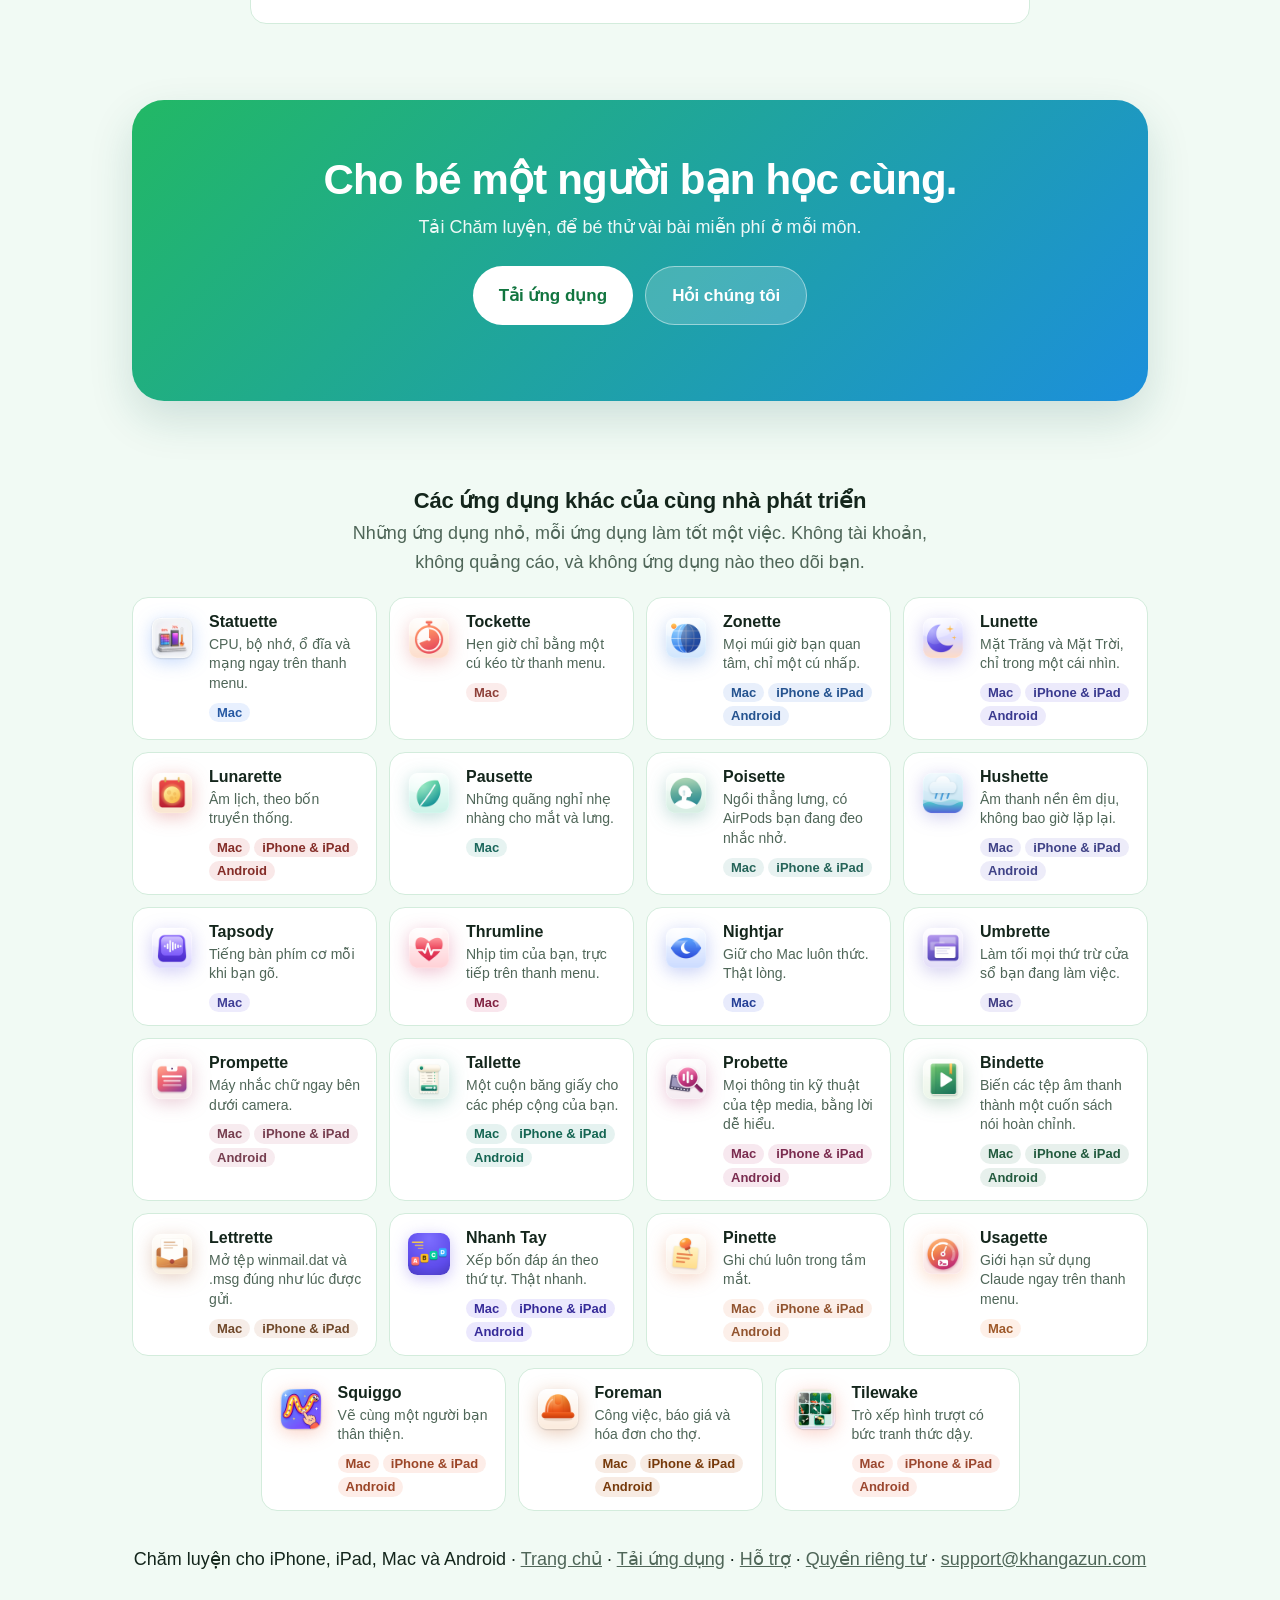
==== commit 867bf62d: "Site: Android back (badge, text, footers); support form offers Register a plan again" ====
--- a/vi/index.html
+++ b/vi/index.html
@@ -64,6 +64,7 @@
   <div class="family-stores">
     <span class="family-store soon" title="Sắp ra mắt"><img src="../family/badges/mac-vi.svg" alt="Tải về trên Mac App Store: Sắp ra mắt" height="46"><span class="family-soon">Sắp ra mắt</span></span>
     <span class="family-store soon" title="Sắp ra mắt"><img src="../family/badges/ios-vi.svg" alt="Tải về trên App Store cho iPhone và iPad: Sắp ra mắt" height="46"><span class="family-soon">Sắp ra mắt</span></span>
+    <span class="family-store soon" title="Sắp ra mắt"><img src="../family/badges/play-vi.png" alt="Tải nội dung trên Google Play: Sắp ra mắt" height="46"><span class="family-soon">Sắp ra mắt</span></span>
   </div>
   <!-- /family:stores -->
     </div>
@@ -223,7 +224,7 @@
     <details><summary>Ứng dụng dạy bé bài mới à?</summary><p>Không. Chăm luyện là nơi bé luyện bài và làm bài kiểm tra ngắn, bám các môn của từng lớp. Ứng dụng ở bên bé trong lúc làm bài, như một người bạn lớn kiên nhẫn.</p></details>
     <details><summary>Bé có bị lộ đáp án khi xin gợi ý không?</summary><p>Không. Gợi ý đi từng bước: nhắc cách làm, rồi gợi ý lớn hơn, rồi giải thích. Ứng dụng không bao giờ đưa đáp án ngay.</p></details>
     <details><summary>Bé có chơi mãi được không?</summary><p>Không. Bé phải làm bài đủ sao mới có giờ chơi, và mỗi ngày có số phút tối đa do bố mẹ đặt.</p></details>
-    <details><summary>Dùng được trên thiết bị nào?</summary><p>iPhone và iPad (iOS 17 trở lên) và Mac (macOS 14 trở lên), cùng một tài khoản. Xem trang <a href="download.html">Tải ứng dụng</a> để biết bản nào đã có trên cửa hàng.</p></details>
+    <details><summary>Dùng được trên thiết bị nào?</summary><p>iPhone và iPad (iOS 17 trở lên) và Mac (macOS 14 trở lên) và Android (8.0 trở lên), cùng một tài khoản. Xem trang <a href="download.html">Tải ứng dụng</a> để biết bản nào đã có trên cửa hàng.</p></details>
     <details><summary>Làm sao để có tài khoản dùng đầy đủ?</summary><p>Mỗi môn có vài bài học thử miễn phí. Để dùng đầy đủ, hãy liên hệ chúng tôi qua trang <a href="support.html">Hỗ trợ</a>.</p></details>
     <details><summary>Dữ liệu của bé có được bảo vệ không?</summary><p>Ứng dụng không có quảng cáo hay theo dõi. Khi chưa có tài khoản, thông tin về bé không rời khỏi thiết bị. Chi tiết ở <a href="privacy.html">chính sách quyền riêng tư</a>.</p></details>
   </div>
@@ -247,32 +248,32 @@
   <ul class="family-grid">
     <li><a class="family-app" href="https://statuette.khangazun.com/vi/" style="--app: #3379f5"><img src="../family/icons/statuette.png" alt="" width="50" height="50" loading="lazy"><span class="family-text"><span class="family-name">Statuette</span><span class="family-tag">CPU, bộ nhớ, ổ đĩa và mạng ngay trên thanh menu.</span><span class="family-platforms"><span>Mac</span></span></span></a></li>
     <li><a class="family-app" href="https://tockette.khangazun.com/vi/" style="--app: #d9504a"><img src="../family/icons/tockette.png" alt="" width="50" height="50" loading="lazy"><span class="family-text"><span class="family-name">Tockette</span><span class="family-tag">Hẹn giờ chỉ bằng một cú kéo từ thanh menu.</span><span class="family-platforms"><span>Mac</span></span></span></a></li>
-    <li><a class="family-app" href="https://zonette.khangazun.com/vi/" style="--app: #2f6fd6"><img src="../family/icons/zonette.png" alt="" width="50" height="50" loading="lazy"><span class="family-text"><span class="family-name">Zonette</span><span class="family-tag">Mọi múi giờ bạn quan tâm, chỉ một cú nhấp.</span><span class="family-platforms"><span>Mac</span><span>iPhone &amp; iPad</span></span></span></a></li>
-    <li><a class="family-app" href="https://lunette.khangazun.com/vi/" style="--app: #5146d6"><img src="../family/icons/lunette.png" alt="" width="50" height="50" loading="lazy"><span class="family-text"><span class="family-name">Lunette</span><span class="family-tag">Mặt Trăng và Mặt Trời, chỉ trong một cái nhìn.</span><span class="family-platforms"><span>Mac</span><span>iPhone &amp; iPad</span></span></span></a></li>
-    <li><a class="family-app" href="https://lunarette.khangazun.com/vi/" style="--app: #c8322f"><img src="../family/icons/lunarette.png" alt="" width="50" height="50" loading="lazy"><span class="family-text"><span class="family-name">Lunarette</span><span class="family-tag">Âm lịch, theo bốn truyền thống.</span><span class="family-platforms"><span>Mac</span><span>iPhone &amp; iPad</span></span></span></a></li>
+    <li><a class="family-app" href="https://zonette.khangazun.com/vi/" style="--app: #2f6fd6"><img src="../family/icons/zonette.png" alt="" width="50" height="50" loading="lazy"><span class="family-text"><span class="family-name">Zonette</span><span class="family-tag">Mọi múi giờ bạn quan tâm, chỉ một cú nhấp.</span><span class="family-platforms"><span>Mac</span><span>iPhone &amp; iPad</span><span>Android</span></span></span></a></li>
+    <li><a class="family-app" href="https://lunette.khangazun.com/vi/" style="--app: #5146d6"><img src="../family/icons/lunette.png" alt="" width="50" height="50" loading="lazy"><span class="family-text"><span class="family-name">Lunette</span><span class="family-tag">Mặt Trăng và Mặt Trời, chỉ trong một cái nhìn.</span><span class="family-platforms"><span>Mac</span><span>iPhone &amp; iPad</span><span>Android</span></span></span></a></li>
+    <li><a class="family-app" href="https://lunarette.khangazun.com/vi/" style="--app: #c8322f"><img src="../family/icons/lunarette.png" alt="" width="50" height="50" loading="lazy"><span class="family-text"><span class="family-name">Lunarette</span><span class="family-tag">Âm lịch, theo bốn truyền thống.</span><span class="family-platforms"><span>Mac</span><span>iPhone &amp; iPad</span><span>Android</span></span></span></a></li>
     <li><a class="family-app" href="https://pausette.khangazun.com/vi/" style="--app: #1f8f84"><img src="../family/icons/pausette.png" alt="" width="50" height="50" loading="lazy"><span class="family-text"><span class="family-name">Pausette</span><span class="family-tag">Những quãng nghỉ nhẹ nhàng cho mắt và lưng.</span><span class="family-platforms"><span>Mac</span></span></span></a></li>
     <li><a class="family-app" href="https://poisette.khangazun.com/vi/" style="--app: #2f8a7e"><img src="../family/icons/poisette.png" alt="" width="50" height="50" loading="lazy"><span class="family-text"><span class="family-name">Poisette</span><span class="family-tag">Ngồi thẳng lưng, có AirPods bạn đang đeo nhắc nhở.</span><span class="family-platforms"><span>Mac</span><span>iPhone &amp; iPad</span></span></span></a></li>
-    <li><a class="family-app" href="https://hushette.khangazun.com/vi/" style="--app: #5b54c9"><img src="../family/icons/hushette.png" alt="" width="50" height="50" loading="lazy"><span class="family-text"><span class="family-name">Hushette</span><span class="family-tag">Âm thanh nền êm dịu, không bao giờ lặp lại.</span><span class="family-platforms"><span>Mac</span><span>iPhone &amp; iPad</span></span></span></a></li>
+    <li><a class="family-app" href="https://hushette.khangazun.com/vi/" style="--app: #5b54c9"><img src="../family/icons/hushette.png" alt="" width="50" height="50" loading="lazy"><span class="family-text"><span class="family-name">Hushette</span><span class="family-tag">Âm thanh nền êm dịu, không bao giờ lặp lại.</span><span class="family-platforms"><span>Mac</span><span>iPhone &amp; iPad</span><span>Android</span></span></span></a></li>
     <li><a class="family-app" href="https://tapsody.khangazun.com/vi/" style="--app: #5b4fe0"><img src="../family/icons/tapsody.png" alt="" width="50" height="50" loading="lazy"><span class="family-text"><span class="family-name">Tapsody</span><span class="family-tag">Tiếng bàn phím cơ mỗi khi bạn gõ.</span><span class="family-platforms"><span>Mac</span></span></span></a></li>
     <li><a class="family-app" href="https://thrumline.khangazun.com/vi/" style="--app: #c5215a"><img src="../family/icons/thrumline.png" alt="" width="50" height="50" loading="lazy"><span class="family-text"><span class="family-name">Thrumline</span><span class="family-tag">Nhịp tim của bạn, trực tiếp trên thanh menu.</span><span class="family-platforms"><span>Mac</span></span></span></a></li>
     <li><a class="family-app" href="https://nightjar.khangazun.com/vi/" style="--app: #2f4fe0"><img src="../family/icons/nightjar.png" alt="" width="50" height="50" loading="lazy"><span class="family-text"><span class="family-name">Nightjar</span><span class="family-tag">Giữ cho Mac luôn thức. Thật lòng.</span><span class="family-platforms"><span>Mac</span></span></span></a></li>
     <li><a class="family-app" href="https://umbrette.khangazun.com/vi/" style="--app: #5b4bc4"><img src="../family/icons/umbrette.png" alt="" width="50" height="50" loading="lazy"><span class="family-text"><span class="family-name">Umbrette</span><span class="family-tag">Làm tối mọi thứ trừ cửa sổ bạn đang làm việc.</span><span class="family-platforms"><span>Mac</span></span></span></a></li>
-    <li><a class="family-app" href="https://prompette.khangazun.com/vi/" style="--app: #b24d6e"><img src="../family/icons/prompette.png" alt="" width="50" height="50" loading="lazy"><span class="family-text"><span class="family-name">Prompette</span><span class="family-tag">Máy nhắc chữ ngay bên dưới camera.</span><span class="family-platforms"><span>Mac</span><span>iPhone &amp; iPad</span></span></span></a></li>
-    <li><a class="family-app" href="https://tallette.khangazun.com/vi/" style="--app: #148c73"><img src="../family/icons/tallette.png" alt="" width="50" height="50" loading="lazy"><span class="family-text"><span class="family-name">Tallette</span><span class="family-tag">Một cuộn băng giấy cho các phép cộng của bạn.</span><span class="family-platforms"><span>Mac</span><span>iPhone &amp; iPad</span></span></span></a></li>
-    <li><a class="family-app" href="https://probette.khangazun.com/vi/" style="--app: #b8306f"><img src="../family/icons/probette.png" alt="" width="50" height="50" loading="lazy"><span class="family-text"><span class="family-name">Probette</span><span class="family-tag">Mọi thông tin kỹ thuật của tệp media, bằng lời dễ hiểu.</span><span class="family-platforms"><span>Mac</span><span>iPhone &amp; iPad</span></span></span></a></li>
-    <li><a class="family-app" href="https://bindette.khangazun.com/vi/" style="--app: #2b7a53"><img src="../family/icons/bindette.png" alt="" width="50" height="50" loading="lazy"><span class="family-text"><span class="family-name">Bindette</span><span class="family-tag">Biến các tệp âm thanh thành một cuốn sách nói hoàn chỉnh.</span><span class="family-platforms"><span>Mac</span><span>iPhone &amp; iPad</span></span></span></a></li>
+    <li><a class="family-app" href="https://prompette.khangazun.com/vi/" style="--app: #b24d6e"><img src="../family/icons/prompette.png" alt="" width="50" height="50" loading="lazy"><span class="family-text"><span class="family-name">Prompette</span><span class="family-tag">Máy nhắc chữ ngay bên dưới camera.</span><span class="family-platforms"><span>Mac</span><span>iPhone &amp; iPad</span><span>Android</span></span></span></a></li>
+    <li><a class="family-app" href="https://tallette.khangazun.com/vi/" style="--app: #148c73"><img src="../family/icons/tallette.png" alt="" width="50" height="50" loading="lazy"><span class="family-text"><span class="family-name">Tallette</span><span class="family-tag">Một cuộn băng giấy cho các phép cộng của bạn.</span><span class="family-platforms"><span>Mac</span><span>iPhone &amp; iPad</span><span>Android</span></span></span></a></li>
+    <li><a class="family-app" href="https://probette.khangazun.com/vi/" style="--app: #b8306f"><img src="../family/icons/probette.png" alt="" width="50" height="50" loading="lazy"><span class="family-text"><span class="family-name">Probette</span><span class="family-tag">Mọi thông tin kỹ thuật của tệp media, bằng lời dễ hiểu.</span><span class="family-platforms"><span>Mac</span><span>iPhone &amp; iPad</span><span>Android</span></span></span></a></li>
+    <li><a class="family-app" href="https://bindette.khangazun.com/vi/" style="--app: #2b7a53"><img src="../family/icons/bindette.png" alt="" width="50" height="50" loading="lazy"><span class="family-text"><span class="family-name">Bindette</span><span class="family-tag">Biến các tệp âm thanh thành một cuốn sách nói hoàn chỉnh.</span><span class="family-platforms"><span>Mac</span><span>iPhone &amp; iPad</span><span>Android</span></span></span></a></li>
     <li><a class="family-app" href="https://lettrette.khangazun.com/vi/" style="--app: #a85f34"><img src="../family/icons/lettrette.png" alt="" width="50" height="50" loading="lazy"><span class="family-text"><span class="family-name">Lettrette</span><span class="family-tag">Mở tệp winmail.dat và .msg đúng như lúc được gửi.</span><span class="family-platforms"><span>Mac</span><span>iPhone &amp; iPad</span></span></span></a></li>
-    <li><a class="family-app" href="https://nhanhtay.khangazun.com/vi/" style="--app: #4b2ee6"><img src="../family/icons/nhanhtay.png" alt="" width="50" height="50" loading="lazy" class="round"><span class="family-text"><span class="family-name">Nhanh Tay</span><span class="family-tag">Xếp bốn đáp án theo thứ tự. Thật nhanh.</span><span class="family-platforms"><span>Mac</span><span>iPhone &amp; iPad</span></span></span></a></li>
-    <li><a class="family-app" href="https://pinette.khangazun.com/vi/" style="--app: #e0703a"><img src="../family/icons/pinette.png" alt="" width="50" height="50" loading="lazy"><span class="family-text"><span class="family-name">Pinette</span><span class="family-tag">Ghi chú luôn trong tầm mắt.</span><span class="family-platforms"><span>Mac</span><span>iPhone &amp; iPad</span></span></span></a></li>
+    <li><a class="family-app" href="https://nhanhtay.khangazun.com/vi/" style="--app: #4b2ee6"><img src="../family/icons/nhanhtay.png" alt="" width="50" height="50" loading="lazy" class="round"><span class="family-text"><span class="family-name">Nhanh Tay</span><span class="family-tag">Xếp bốn đáp án theo thứ tự. Thật nhanh.</span><span class="family-platforms"><span>Mac</span><span>iPhone &amp; iPad</span><span>Android</span></span></span></a></li>
+    <li><a class="family-app" href="https://pinette.khangazun.com/vi/" style="--app: #e0703a"><img src="../family/icons/pinette.png" alt="" width="50" height="50" loading="lazy"><span class="family-text"><span class="family-name">Pinette</span><span class="family-tag">Ghi chú luôn trong tầm mắt.</span><span class="family-platforms"><span>Mac</span><span>iPhone &amp; iPad</span><span>Android</span></span></span></a></li>
     <li><a class="family-app" href="https://usagette.khangazun.com/vi/" style="--app: #f27833"><img src="../family/icons/usagette.png" alt="" width="50" height="50" loading="lazy"><span class="family-text"><span class="family-name">Usagette</span><span class="family-tag">Giới hạn sử dụng Claude ngay trên thanh menu.</span><span class="family-platforms"><span>Mac</span></span></span></a></li>
-    <li><a class="family-app" href="https://squiggo.khangazun.com/vi/" style="--app: #EE5A2F"><img src="../family/icons/squiggo.png" alt="" width="50" height="50" loading="lazy"><span class="family-text"><span class="family-name">Squiggo</span><span class="family-tag">Vẽ cùng một người bạn thân thiện.</span><span class="family-platforms"><span>Mac</span><span>iPhone &amp; iPad</span></span></span></a></li>
-    <li><a class="family-app" href="https://foreman.khangazun.com/vi/" style="--app: #b34700"><img src="../family/icons/foreman.png" alt="" width="50" height="50" loading="lazy"><span class="family-text"><span class="family-name">Foreman</span><span class="family-tag">Công việc, báo giá và hóa đơn cho thợ.</span><span class="family-platforms"><span>Mac</span><span>iPhone &amp; iPad</span></span></span></a></li>
-    <li><a class="family-app" href="https://tilewake.khangazun.com/vi/" style="--app: #EE5B3B"><img src="../family/icons/tilewake.png" alt="" width="50" height="50" loading="lazy"><span class="family-text"><span class="family-name">Tilewake</span><span class="family-tag">Trò xếp hình trượt có bức tranh thức dậy.</span><span class="family-platforms"><span>Mac</span><span>iPhone &amp; iPad</span></span></span></a></li>
+    <li><a class="family-app" href="https://squiggo.khangazun.com/vi/" style="--app: #EE5A2F"><img src="../family/icons/squiggo.png" alt="" width="50" height="50" loading="lazy"><span class="family-text"><span class="family-name">Squiggo</span><span class="family-tag">Vẽ cùng một người bạn thân thiện.</span><span class="family-platforms"><span>Mac</span><span>iPhone &amp; iPad</span><span>Android</span></span></span></a></li>
+    <li><a class="family-app" href="https://foreman.khangazun.com/vi/" style="--app: #b34700"><img src="../family/icons/foreman.png" alt="" width="50" height="50" loading="lazy"><span class="family-text"><span class="family-name">Foreman</span><span class="family-tag">Công việc, báo giá và hóa đơn cho thợ.</span><span class="family-platforms"><span>Mac</span><span>iPhone &amp; iPad</span><span>Android</span></span></span></a></li>
+    <li><a class="family-app" href="https://tilewake.khangazun.com/vi/" style="--app: #EE5B3B"><img src="../family/icons/tilewake.png" alt="" width="50" height="50" loading="lazy"><span class="family-text"><span class="family-name">Tilewake</span><span class="family-tag">Trò xếp hình trượt có bức tranh thức dậy.</span><span class="family-platforms"><span>Mac</span><span>iPhone &amp; iPad</span><span>Android</span></span></span></a></li>
   </ul>
 </section>
 <!-- /family:apps -->
 <footer>
-<p>Chăm luyện cho iPhone, iPad và Mac · <a href="./">Trang chủ</a> · <a href="download.html">Tải ứng dụng</a> · <a href="support.html">Hỗ trợ</a> · <a href="privacy.html">Quyền riêng tư</a> · <a href="mailto:support@khangazun.com?subject=H%E1%BB%97%20tr%E1%BB%A3%20Ch%C4%83m%20luy%E1%BB%87n&body=Chuy%E1%BB%87n%20g%C3%AC%20%C4%91%C3%A3%20x%E1%BA%A3y%20ra%3A%0A%0A%0A%C4%90i%E1%BB%81u%20t%C3%B4i%20mong%20%C4%91%E1%BB%A3i%3A%0A%0A%0ATh%C3%B4ng%20tin%20th%C3%AAm%3A%0A-%20Thi%E1%BA%BFt%20b%E1%BB%8B%20%28iPhone%2C%20iPad%20hay%20Mac%29%2C%20v%C3%A0%20phi%C3%AAn%20b%E1%BA%A3n%20h%E1%BB%87%20%C4%91i%E1%BB%81u%20h%C3%A0nh%3A%0A-%20Phi%C3%AAn%20b%E1%BA%A3n%20Ch%C4%83m%20luy%E1%BB%87n%3A%0A">support@khangazun.com</a></p>
+<p>Chăm luyện cho iPhone, iPad, Mac và Android · <a href="./">Trang chủ</a> · <a href="download.html">Tải ứng dụng</a> · <a href="support.html">Hỗ trợ</a> · <a href="privacy.html">Quyền riêng tư</a> · <a href="mailto:support@khangazun.com?subject=H%E1%BB%97%20tr%E1%BB%A3%20Ch%C4%83m%20luy%E1%BB%87n&body=Chuy%E1%BB%87n%20g%C3%AC%20%C4%91%C3%A3%20x%E1%BA%A3y%20ra%3A%0A%0A%0A%C4%90i%E1%BB%81u%20t%C3%B4i%20mong%20%C4%91%E1%BB%A3i%3A%0A%0A%0ATh%C3%B4ng%20tin%20th%C3%AAm%3A%0A-%20Thi%E1%BA%BFt%20b%E1%BB%8B%20%28iPhone%2C%20iPad%2C%20Mac%20hay%20Android%29%2C%20v%C3%A0%20phi%C3%AAn%20b%E1%BA%A3n%20h%E1%BB%87%20%C4%91i%E1%BB%81u%20h%C3%A0nh%3A%0A-%20Phi%C3%AAn%20b%E1%BA%A3n%20Ch%C4%83m%20luy%E1%BB%87n%3A%0A">support@khangazun.com</a></p>
 </footer>
 <script src="../home.js" defer></script>
 </main>
--- a/home.css
+++ b/home.css
@@ -124,7 +124,7 @@
 .final .btn.primary { background: #fff; color: #11753f; box-shadow: none; }
 .final .btn.ghost { background: rgba(255,255,255,.18); color: #fff; border-color: rgba(255,255,255,.45); }
 .final .family-stores { justify-content: center; }
-.home .family { max-width: 1060px; margin: 0 auto; padding: 0 22px; }
+.home .family { max-width: 1060px; margin: 88px auto 32px; padding: 0 22px; }
 .home footer { padding: 0 22px; }
 
 @media (max-width: 860px) {
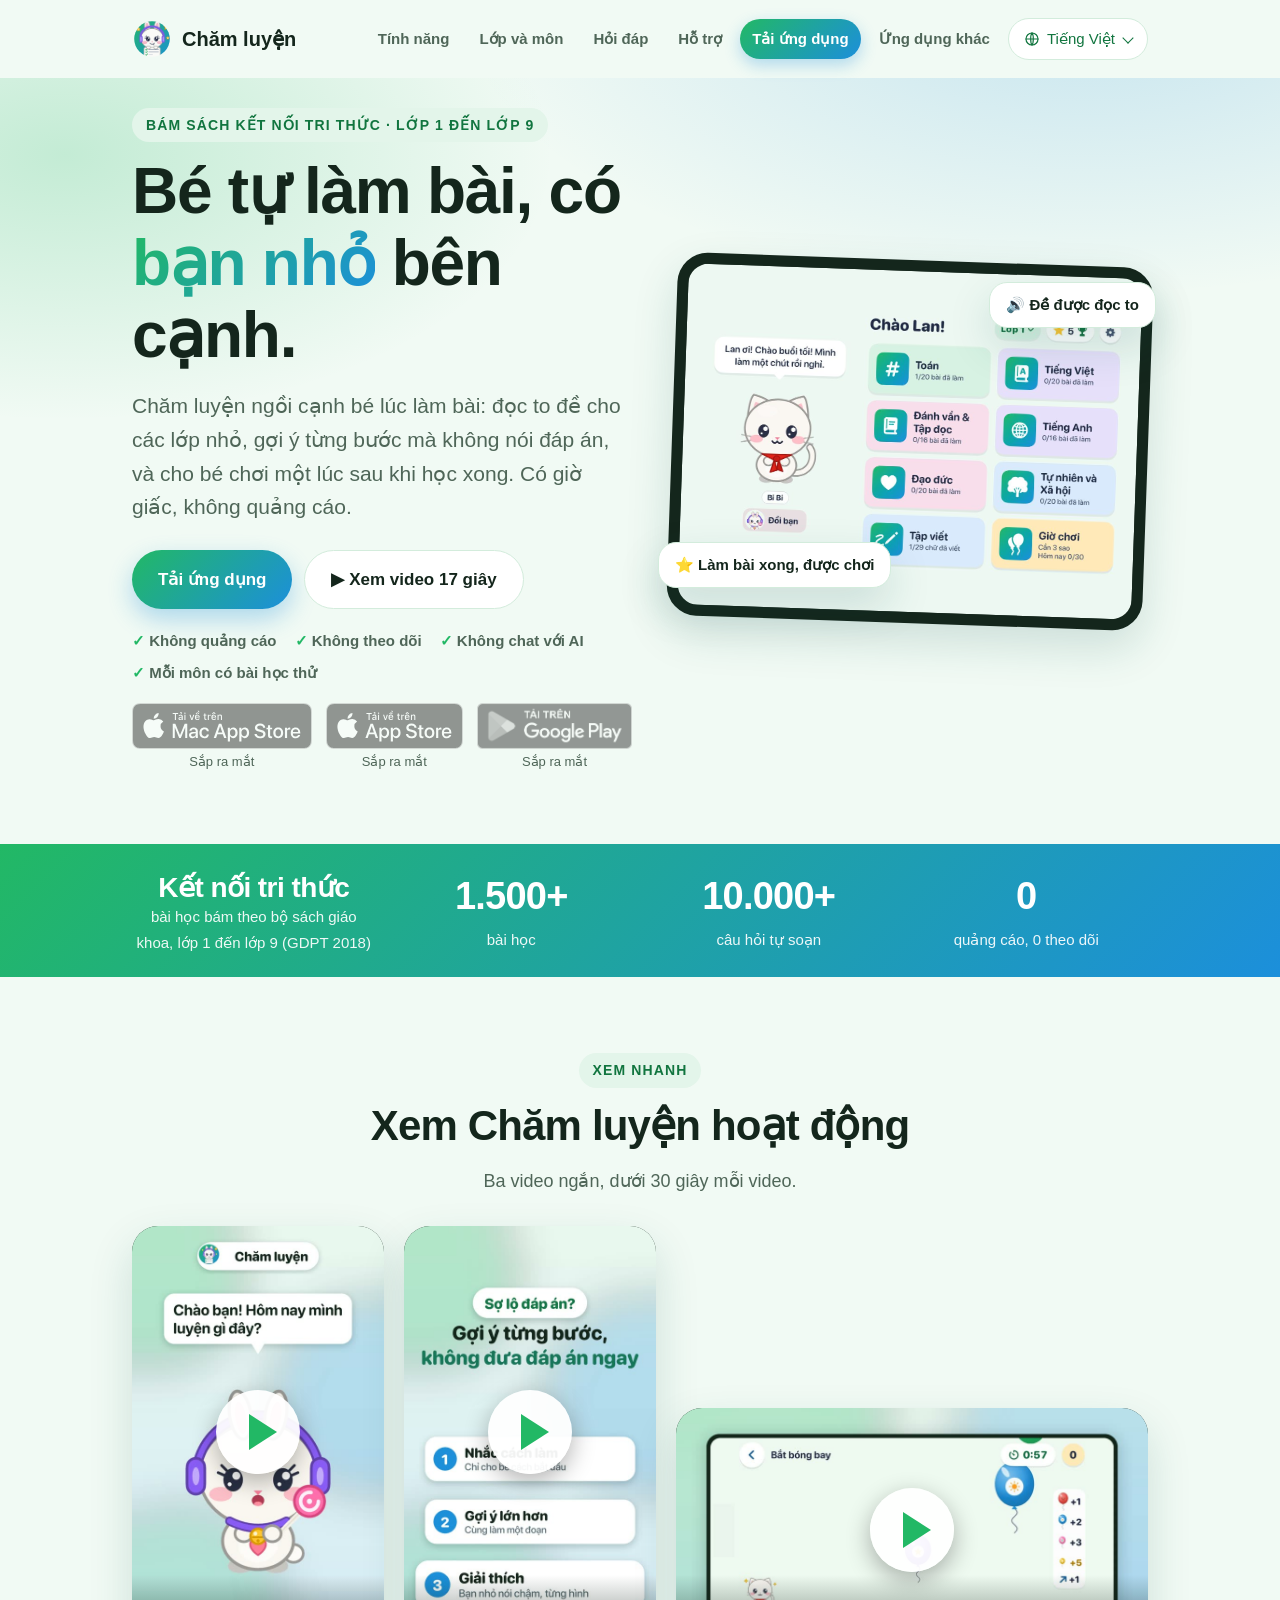
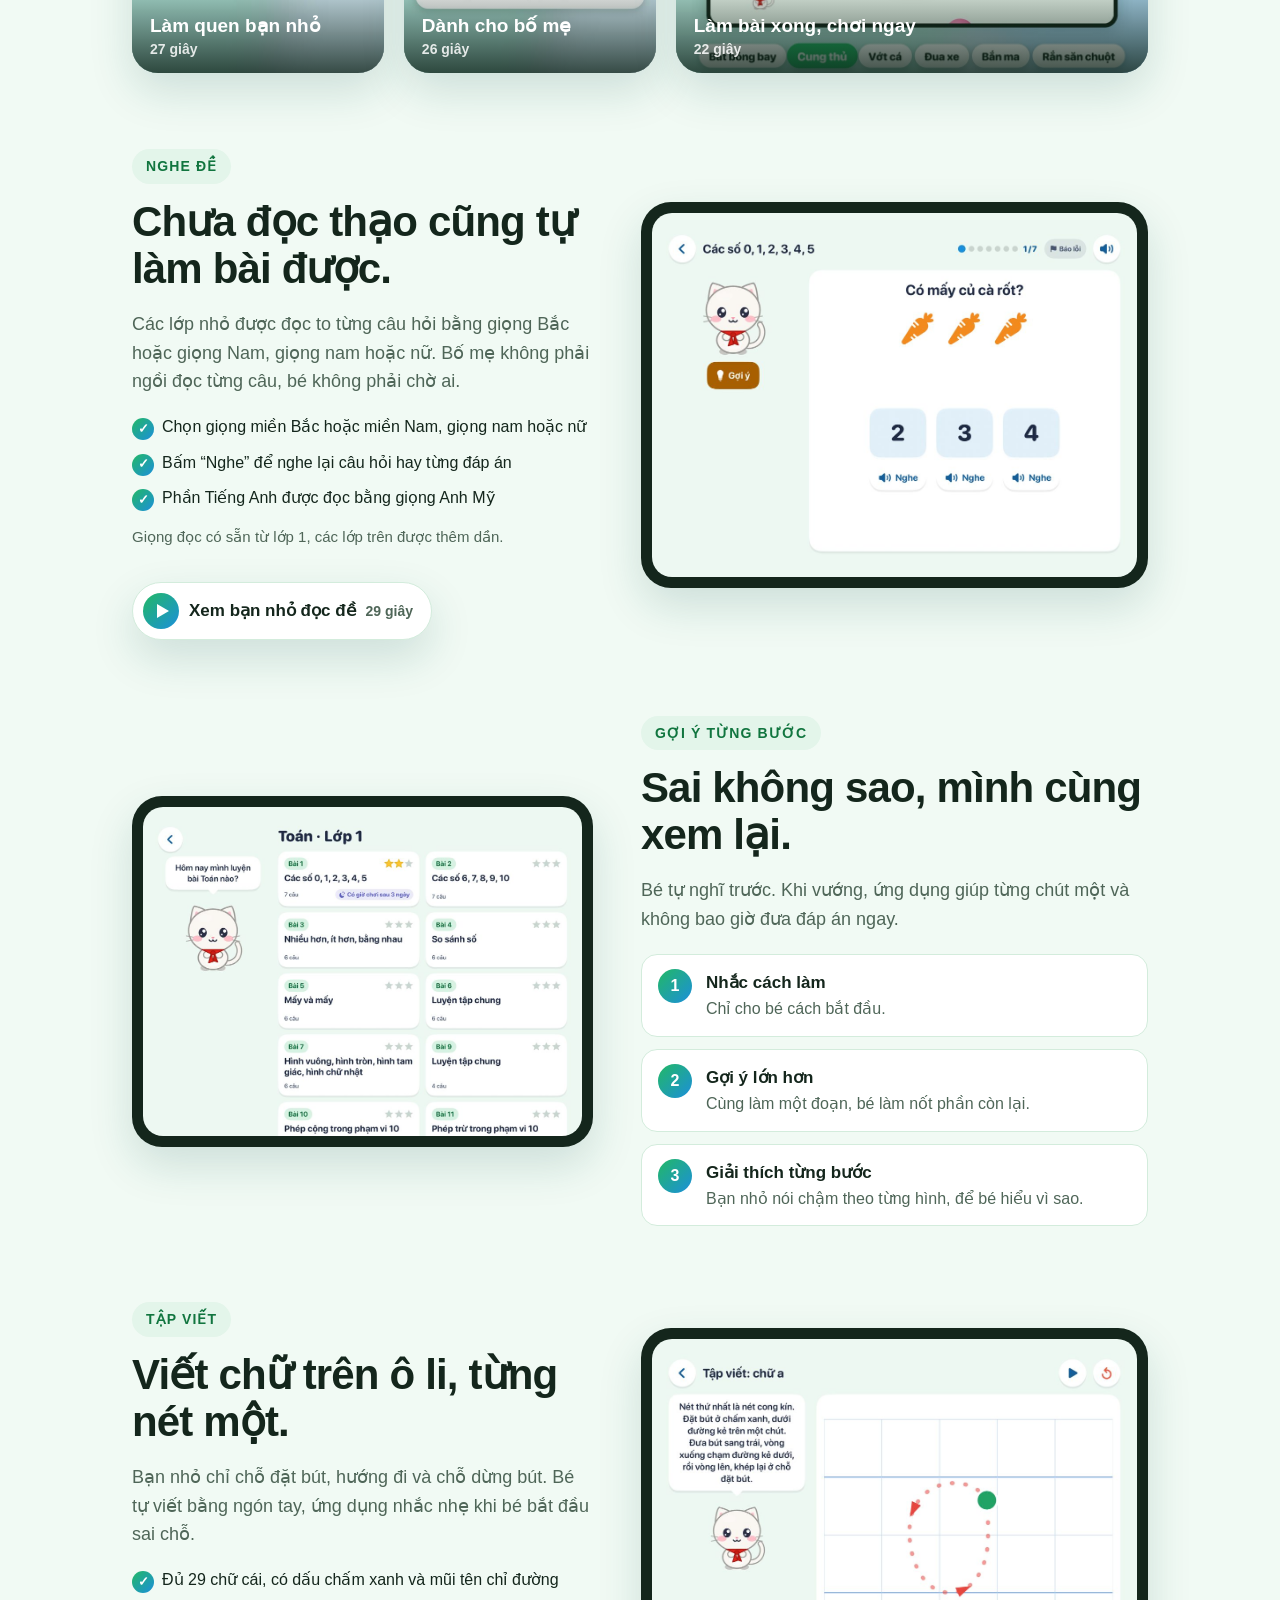
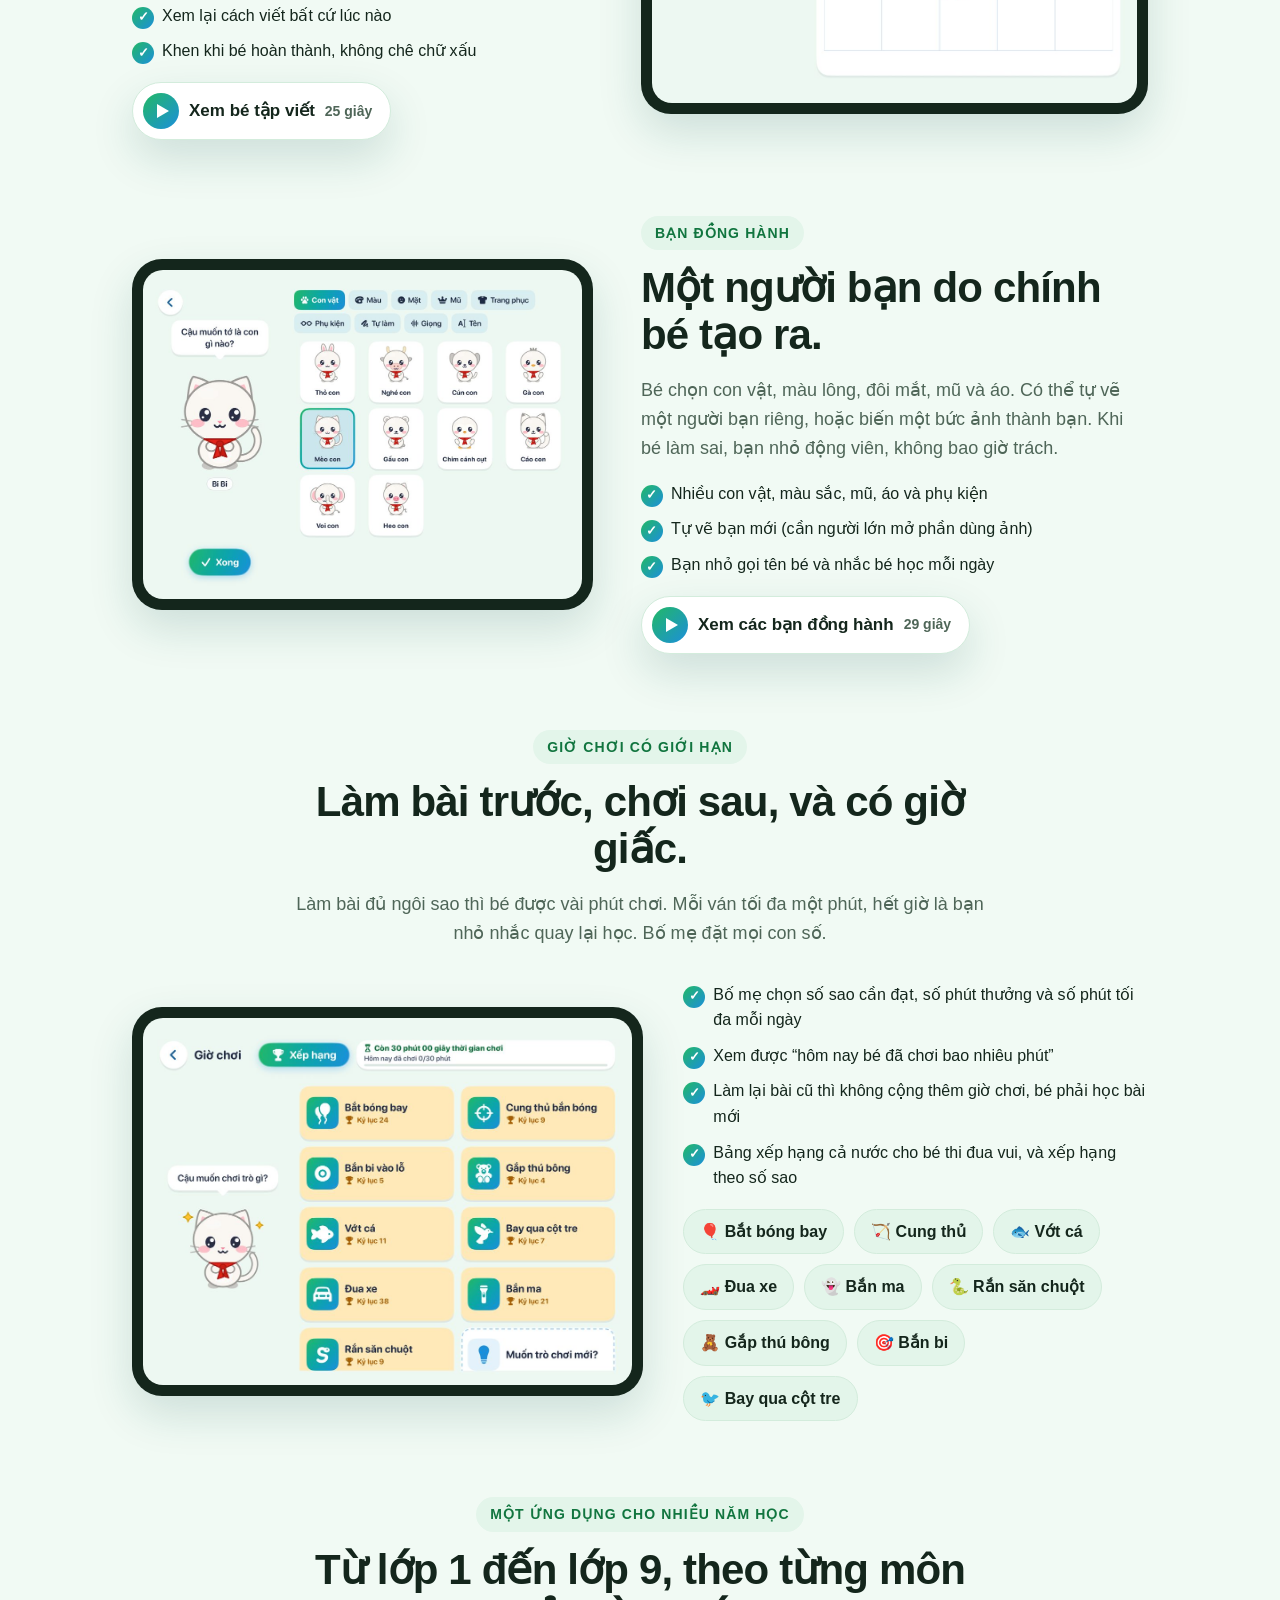
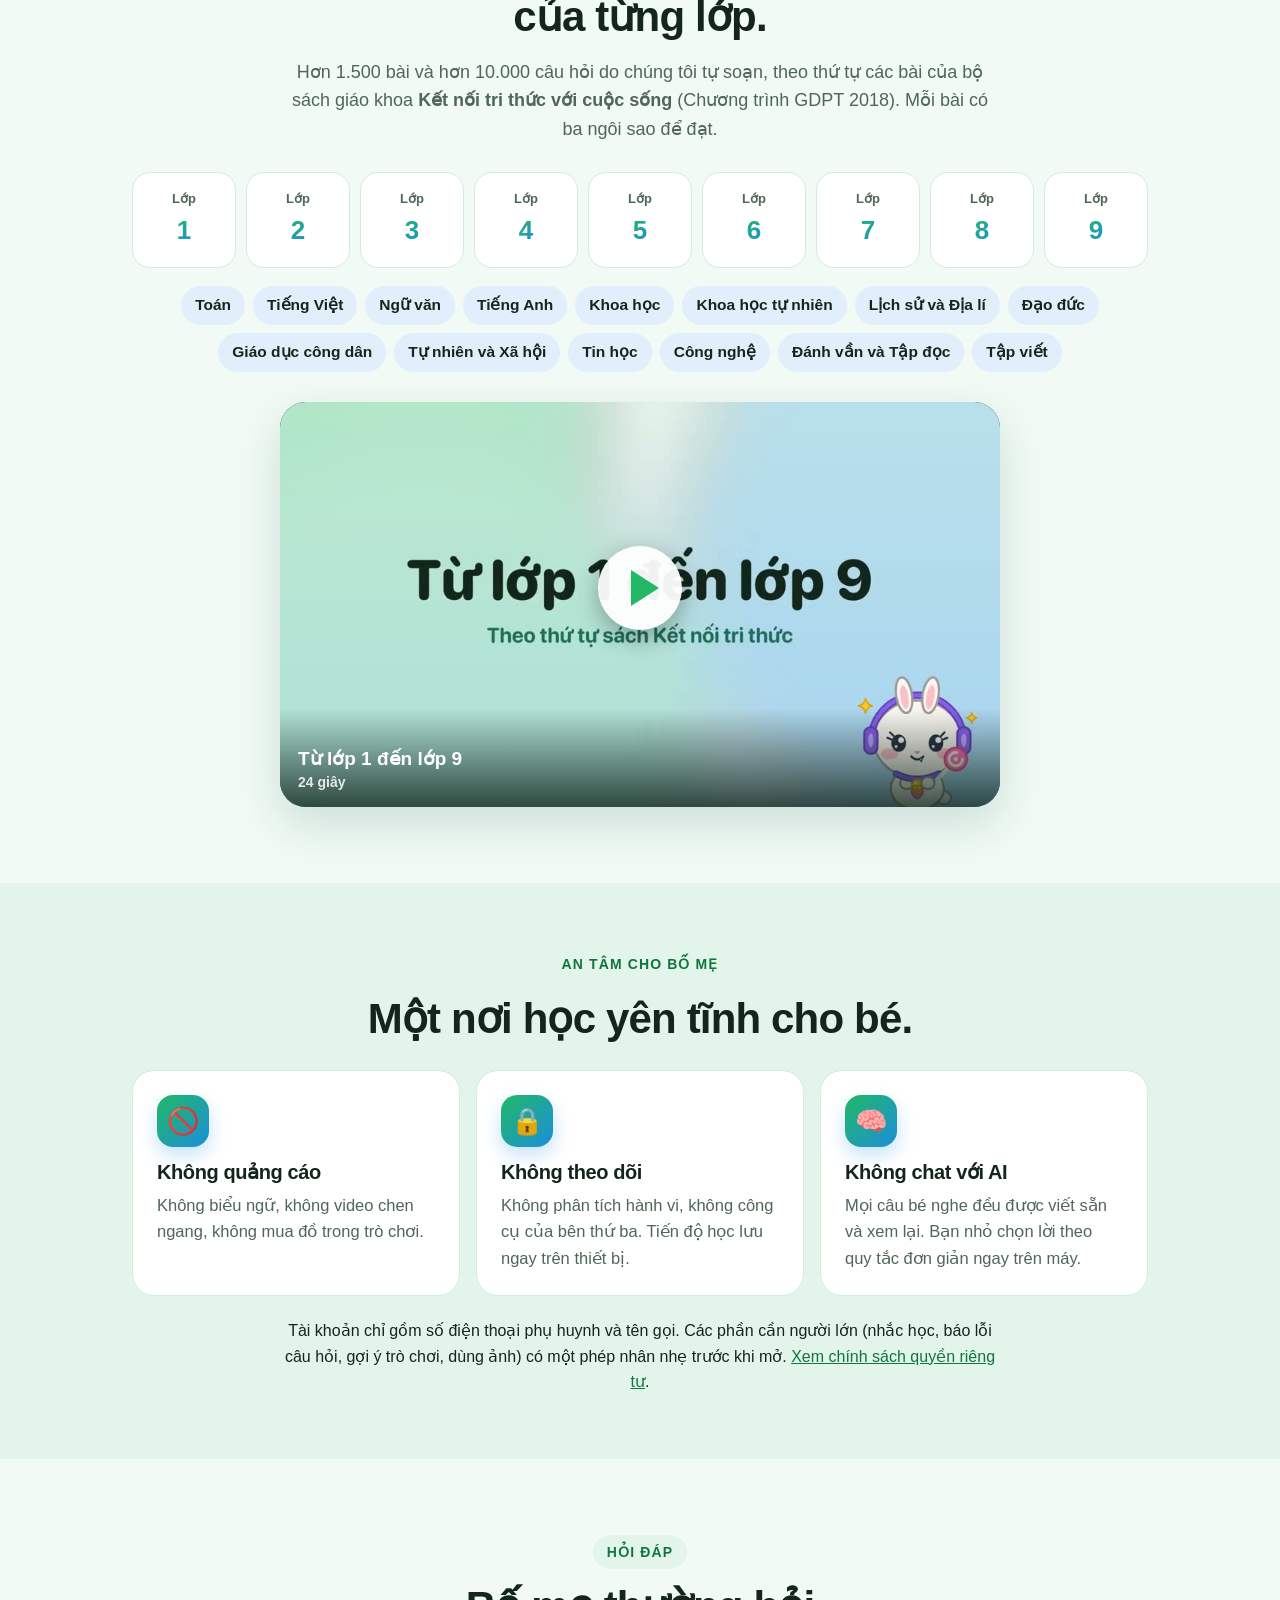
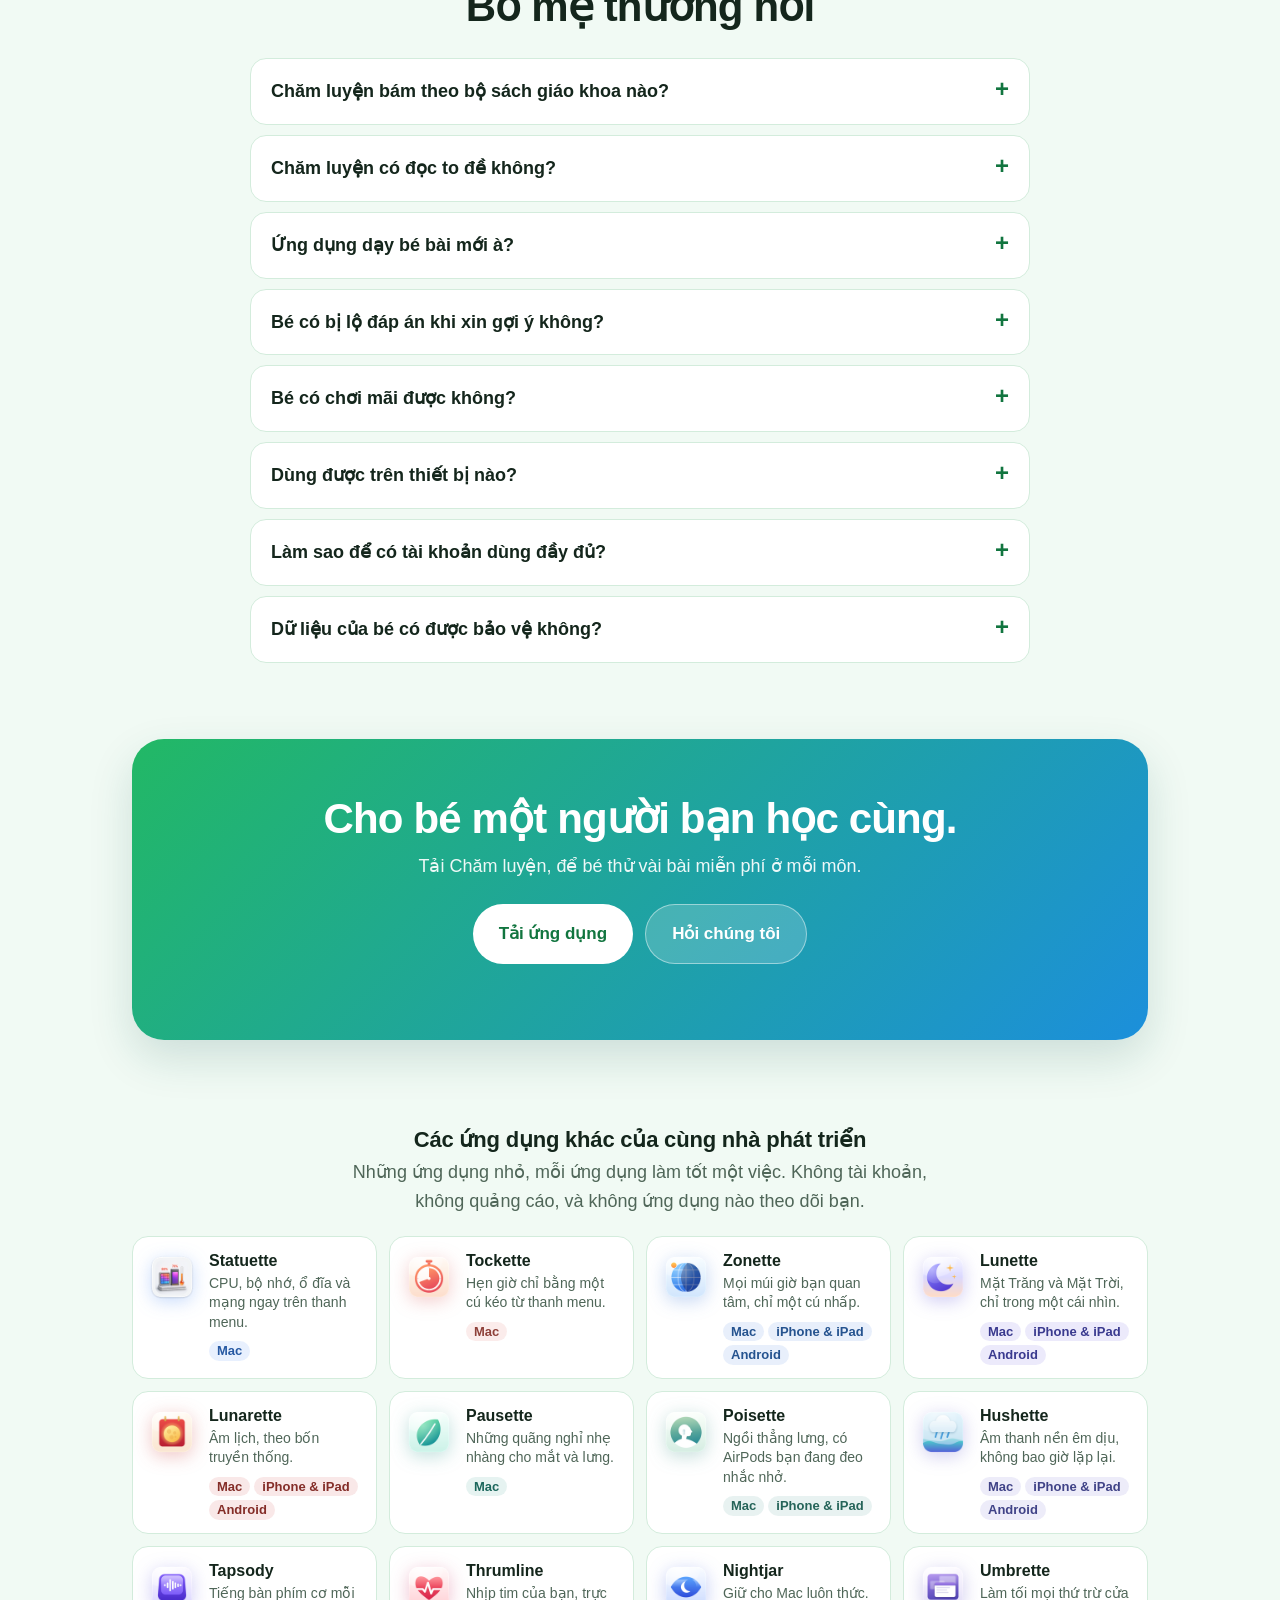
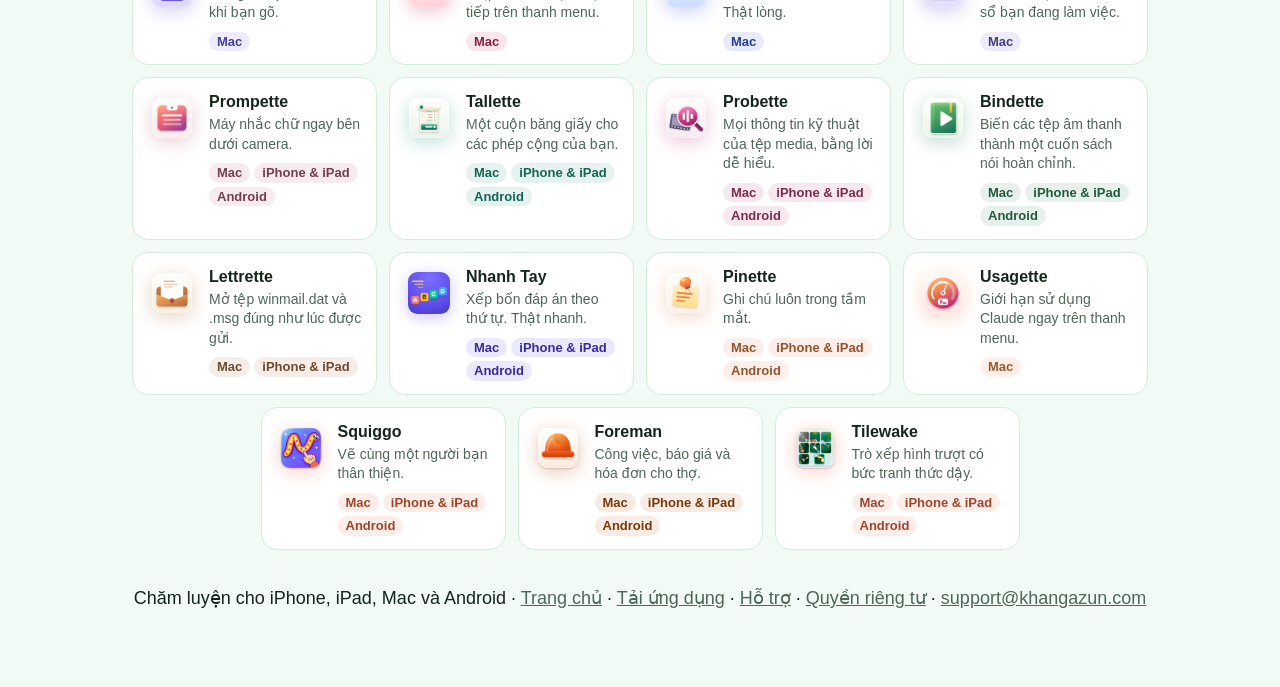
==== commit be08f70a: "Home: five more videos in context (hero teaser 4:5, read-aloud, handwriting, buddies, lớp 1-9); dial" ====
--- a/vi/index.html
+++ b/vi/index.html
@@ -23,8 +23,8 @@
 <!-- family:head --><link rel="stylesheet" href="../family/family.css">
 <link rel="alternate" hreflang="en" href="https://chamluyen.khangazun.com/">
 <link rel="alternate" hreflang="vi" href="https://chamluyen.khangazun.com/vi/">
-<link rel="alternate" hreflang="x-default" href="https://chamluyen.khangazun.com/">
-<script src="../family/family.js" defer data-lang="vi" data-page="index.html" data-langs="en,vi"></script>
+<link rel="alternate" hreflang="x-default" href="https://chamluyen.khangazun.com/vi/">
+<script src="../family/family.js" defer data-lang="vi" data-page="index.html" data-langs="en,vi" data-default="vi"></script>
 <!-- /family:head -->
 </head>
 <body class="home">
@@ -55,7 +55,7 @@
       <p class="lead">Chăm luyện ngồi cạnh bé lúc làm bài: đọc to đề cho các lớp nhỏ, gợi ý từng bước mà không nói đáp án, và cho bé chơi một lúc sau khi học xong. Có giờ giấc, không quảng cáo.</p>
       <div class="btns">
         <a class="btn primary" href="download.html">Tải ứng dụng</a>
-        <a class="btn ghost" href="../video/ban-nho.mp4" data-video data-title="Làm quen bạn nhỏ" data-poster="../video/ban-nho.jpg" data-shape="tall">&#9654; Xem video 30 giây</a>
+        <a class="btn ghost" href="../video/hoc-sao-choi.mp4" data-video data-title="Học, nhận sao, rồi chơi" data-poster="../video/hoc-sao-choi.jpg" data-shape="feed">&#9654; Xem video 17 giây</a>
       </div>
       <ul class="trust">
         <li>Không quảng cáo</li><li>Không theo dõi</li><li>Không chat với AI</li><li>Mỗi môn có bài học thử</li>
@@ -106,6 +106,7 @@
         <li>Phần Tiếng Anh được đọc bằng giọng Anh Mỹ</li>
       </ul>
       <p class="note" style="margin-top:14px;font-size:15px">Giọng đọc có sẵn từ lớp 1, các lớp trên được thêm dần.</p>
+      <a class="vlink" href="../video/doc-de.mp4" data-video data-title="Bạn nhỏ đọc đề" data-poster="../video/doc-de.jpg" data-shape="tall"><span class="vplay" aria-hidden="true"></span>Xem bạn nhỏ đọc đề<small>29 giây</small></a>
     </div>
     <div class="device"><img src="../img/test.jpg" alt="Một câu hỏi Toán lớp 1: Có mấy củ cà rốt? Bạn mèo ở bên cạnh, các đáp án có nút Nghe" width="1100" height="825" ></div>
   </div>
@@ -138,6 +139,7 @@
         <li>Xem lại cách viết bất cứ lúc nào</li>
         <li>Khen khi bé hoàn thành, không chê chữ xấu</li>
       </ul>
+      <a class="vlink" href="../video/tap-viet.mp4" data-video data-title="Tập viết từng nét" data-poster="../video/tap-viet.jpg" data-shape="tall"><span class="vplay" aria-hidden="true"></span>Xem bé tập viết<small>25 giây</small></a>
     </div>
     <div class="device"><img src="../img/trace.jpg" alt="Tập viết chữ cái trên ô li, bạn nhỏ hướng dẫn từng nét" width="1100" height="825" ></div>
   </div>
@@ -154,6 +156,7 @@
         <li>Tự vẽ bạn mới (cần người lớn mở phần dùng ảnh)</li>
         <li>Bạn nhỏ gọi tên bé và nhắc bé học mỗi ngày</li>
       </ul>
+      <a class="vlink" href="../video/ban-dong-hanh.mp4" data-video data-title="Các bạn đồng hành" data-poster="../video/ban-dong-hanh.jpg" data-shape="tall"><span class="vplay" aria-hidden="true"></span>Xem các bạn đồng hành<small>29 giây</small></a>
     </div>
     <div class="device"><img src="../img/buddy.jpg" alt="Màn hình tạo bạn đồng hành: chọn con vật, màu sắc, mắt và mũ" width="1100" height="825" ></div>
   </div>
@@ -199,6 +202,7 @@
     <span>Lịch sử và Địa lí</span><span>Đạo đức</span><span>Giáo dục công dân</span><span>Tự nhiên và Xã hội</span><span>Tin học</span><span>Công nghệ</span>
     <span>Đánh vần và Tập đọc</span><span>Tập viết</span>
   </div>
+  <div class="vwide"><a class="vcard wide" href="../video/lop-1-9.mp4" data-video data-title="Từ lớp 1 đến lớp 9" data-poster="../video/lop-1-9.jpg" data-shape=""><img src="../video/lop-1-9.jpg" alt="" width="960" height="540" loading="lazy"><span class="play"></span><span class="cap">Từ lớp 1 đến lớp 9<small>24 giây</small></span><span class="sr" style="position:absolute;left:-9999px">Xem video</span></a></div>
 </section>
 
 <section class="band" id="an-toan">
--- a/style.css
+++ b/style.css
@@ -89,19 +89,19 @@
 .get-item h3 { margin: 0; font-size: 1.02rem; line-height: 1.35; }
 
 /* The "Tải ứng dụng" / "Get the app" pill: the one filled button in the nav, so the way to install stands out */
-nav.links a[href="download.html"] {
+nav.links > a[href="download.html"] {
   background: var(--accent);
   border-color: var(--accent);
   color: #fff;
   font-weight: 700;
   box-shadow: 0 6px 16px color-mix(in srgb, var(--accent) 38%, transparent);
 }
-nav.links a[href="download.html"]:hover, nav.links a[href="download.html"]:focus-visible {
+nav.links > a[href="download.html"]:hover, nav.links > a[href="download.html"]:focus-visible {
   background: color-mix(in srgb, var(--accent) 88%, #000);
   border-color: color-mix(in srgb, var(--accent) 88%, #000);
   color: #fff;
 }
 @media (prefers-color-scheme: dark) {
-  nav.links a[href="download.html"] { color: #06210f; }
-  nav.links a[href="download.html"]:hover, nav.links a[href="download.html"]:focus-visible { color: #06210f; background: color-mix(in srgb, var(--accent) 88%, #fff); border-color: color-mix(in srgb, var(--accent) 88%, #fff); }
+  nav.links > a[href="download.html"] { color: #06210f; }
+  nav.links > a[href="download.html"]:hover, nav.links > a[href="download.html"]:focus-visible { color: #06210f; background: color-mix(in srgb, var(--accent) 88%, #fff); border-color: color-mix(in srgb, var(--accent) 88%, #fff); }
 }
--- a/home.css
+++ b/home.css
@@ -168,7 +168,7 @@
 .vbox { position: fixed; inset: 0; z-index: 50; background: rgba(8, 20, 14, .86); display: grid; place-items: center; padding: 20px; }
 .vbox[hidden] { display: none; }
 .vbox video { max-width: 94vw; max-height: 88vh; border-radius: 18px; background: #000; }
-.vbox video.tall { height: min(88vh, 1280px); width: auto; aspect-ratio: 9 / 16; }
+.vbox video.tall { width: min(94vw, 88vh * 9 / 16, 720px); height: auto; aspect-ratio: 9 / 16; }
 .vclose { position: absolute; top: 14px; right: 14px; width: 52px; height: 52px; border-radius: 50%; border: 0; background: #fff; color: var(--ink, #14261c);
   font-size: 34px; line-height: 1; cursor: pointer; }
 body.vopen { overflow: hidden; }
@@ -177,3 +177,16 @@
   .vcard { flex: none; scroll-snap-align: start; width: 62vw; max-width: 300px; }
   .vcard.wide { width: 86vw; max-width: 520px; }
 }
+
+/* video links inside the feature rows, and the grades video */
+.vlink { display: inline-flex; align-items: center; gap: 10px; margin-top: 18px; padding: 10px 18px 10px 10px; border-radius: 999px;
+  background: var(--card); border: 1px solid var(--line); color: var(--ink); font-weight: 700; font-size: 17px; text-decoration: none; box-shadow: var(--shadow); }
+.vlink small { font-weight: 600; font-size: 14px; color: var(--muted, #5b6b62); }
+.vlink .vplay { flex: none; position: relative; width: 36px; height: 36px; border-radius: 50%; background: var(--grad); }
+.vlink .vplay::after { content: ""; position: absolute; left: 14px; top: 11px; border-left: 12px solid #fff; border-top: 7px solid transparent; border-bottom: 7px solid transparent; }
+.vlink:hover { border-color: var(--g1); }
+.vlink:active { transform: scale(.97); }
+.vlink:focus-visible { outline: 4px solid var(--g2); outline-offset: 3px; }
+.vwide { max-width: 720px; margin: 30px auto 0; }
+.vwide .vcard { width: auto; max-width: none; }
+.vbox video.feed { width: min(94vw, 88vh * 4 / 5, 864px); height: auto; aspect-ratio: 4 / 5; }
